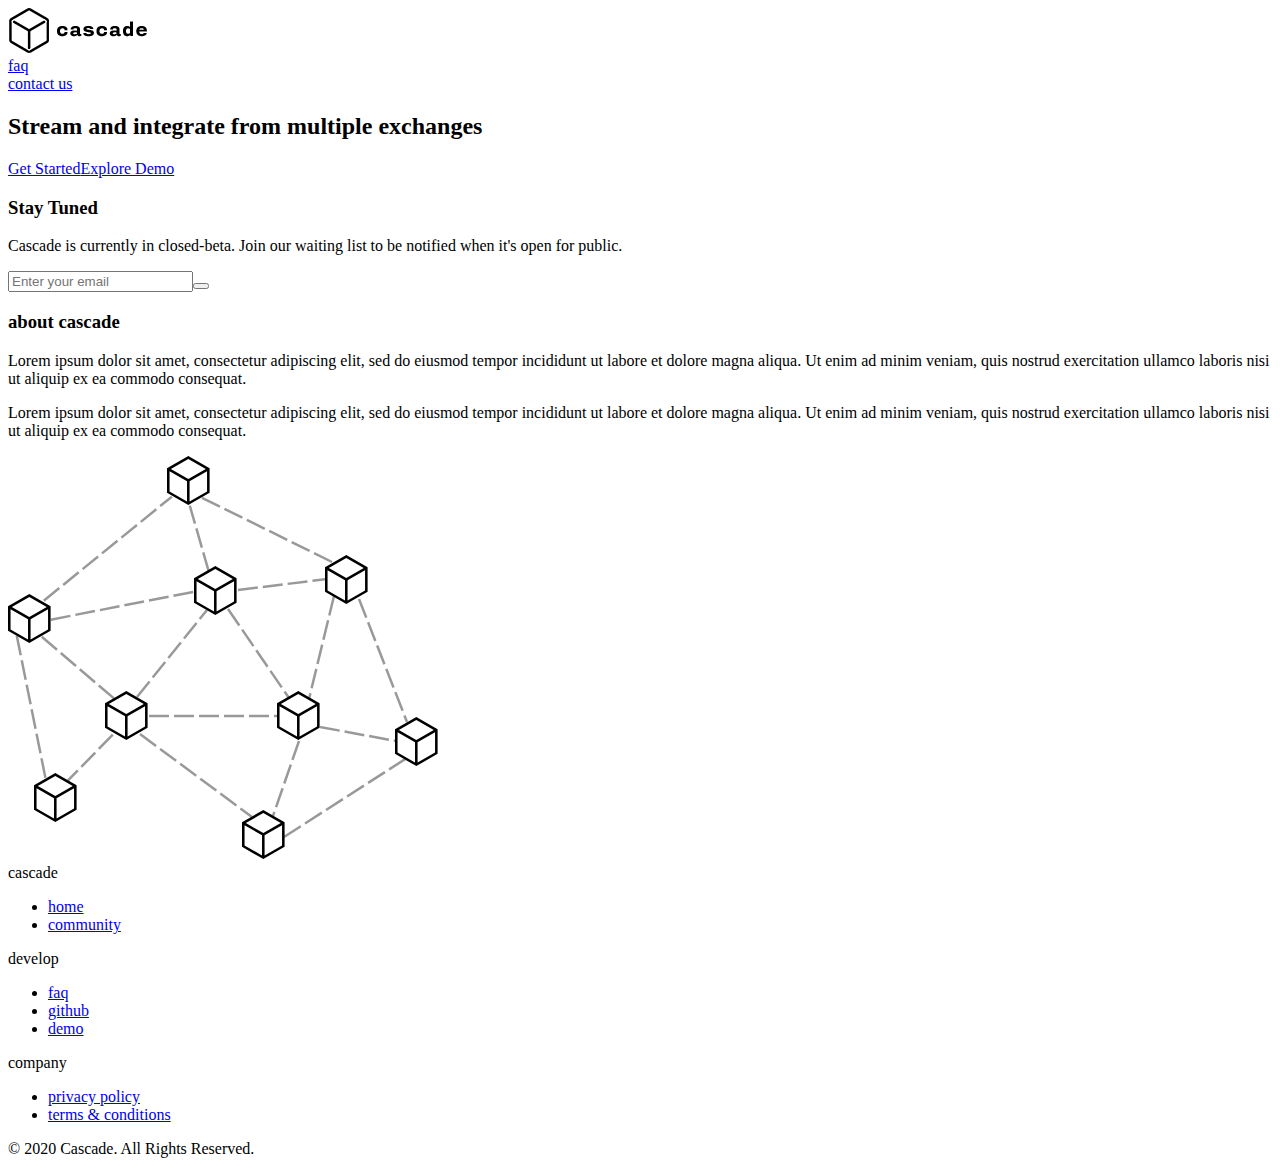
==== index.html @ cc75b9c9 "Update from https://github.com/cascade-ws/static/commit/590da4cf339ddd29afa2d1354eb14d9e539d2cdc" ====
<!DOCTYPE html><html dir="ltr" lang="en"><body><div id="__next"><div><div class="wrapper"><nav class="navbar header" role="navigation"><div class="container"><div class="navbar-brand"><a class="navbar-item" href="/"><img src="images/cascade-logo.png"/></a></div><div class="navbar-menu"><div class="navbar-start"></div><div class="navbar-end"><div class="navbar-item"><a href="#" class="navbar-item">faq</a></div><div class="navbar-item"><a href="#" class="navbar-item">contact us</a></div></div></div></div></nav><section><div class="container hero-block"><div class="columns is-vcentered"><div class="column is-5"><div class="is-primary"><h2 class="tag-line is-size-1 has-text-weight-bold">Stream and integrate from multiple exchanges</h2><div class="container"><a href="#" class="button is-medium is-outlined">Get Started</a><a href="#" class="button is-medium is-dark">Explore Demo</a></div></div></div><div class="column is-2"></div><div class="column is-5 position-relative newsletter-box"><h3 class="is-size-3">Stay Tuned</h3><p>Cascade is currently in closed-beta. Join our waiting list to be notified when it&#x27;s open for public.</p><form><input type="email" placeholder="Enter your email"/><button type="submit"></button></form></div></div></div></section><section class="has-background-light"><div class="container"><div class="columns"><div class="column is-5"><h3 class="is-size-3 is-uppercase has-text-weight-bold">about cascade</h3><p>Lorem ipsum dolor sit amet, consectetur adipiscing elit, sed do eiusmod tempor incididunt ut labore et dolore magna aliqua. Ut enim ad minim veniam, quis nostrud exercitation ullamco laboris nisi ut aliquip ex ea commodo consequat.</p><p>Lorem ipsum dolor sit amet, consectetur adipiscing elit, sed do eiusmod tempor incididunt ut labore et dolore magna aliqua. Ut enim ad minim veniam, quis nostrud exercitation ullamco laboris nisi ut aliquip ex ea commodo consequat.</p></div><div class="column is-2"></div><div class="column is-5"><img src="images/blocks.svg"/></div></div></div></section><footer class="footer"><div class="container"><div class="columns is-centered"><div class="column is-12"><div class="columns is-centered"><div class="column is-3 footer-column"><span class="section-heading">cascade</span><ul class="mt-2"><li><a href="/">home</a></li><li><a href="/#">community</a></li></ul></div><div class="column is-3 footer-column"><span class="section-heading">develop</span><ul class="mt-2"><li><a href="/faq">faq</a></li><li><a href="/#">github</a></li><li><a href="/demo">demo</a></li></ul></div><div class="column is-3 footer-column"><span class="section-heading">company</span><ul class="mt-2"><li><a href="/privacy-policy">privacy policy</a></li><li><a href="/terms-of-service">terms &amp; conditions</a></li></ul></div><div class="column is-3 footer-column"></div></div></div></div><div class="columns"><div class="column is-12"><div class="columns"><div class="column is-12"><p class="section-lower">© 2020 Cascade. All Rights Reserved.</p></div></div></div></div></div></footer></div></div></div><script id="__NEXT_DATA__" type="application/json">{"props":{"pageProps":{}},"page":"/","query":{},"buildId":"TGCDuu79qkvS506f_ln6j","nextExport":true,"autoExport":true,"isFallback":false}</script><script nomodule="" src="/_next/static/chunks/polyfills-af28de04c604a2479390.js"></script><script src="/_next/static/chunks/main-55b63dd8301b099e3597.js" async=""></script><script src="/_next/static/chunks/webpack-50bee04d1dc61f8adf5b.js" async=""></script><script src="/_next/static/chunks/framework.ae602c9f15f1d83ed78e.js" async=""></script><script src="/_next/static/chunks/commons.bff978e460f772b02709.js" async=""></script><script src="/_next/static/chunks/pages/_app-2fd6b23b4d61e326d02b.js" async=""></script><script src="/_next/static/chunks/a12f9a8b8536f40de77a4fe1d865390a574e7f5f.83fa6518fdf2a3e4148d.js" async=""></script><script src="/_next/static/chunks/pages/index-77ca823b6d53c92b3f4b.js" async=""></script><script src="/_next/static/TGCDuu79qkvS506f_ln6j/_buildManifest.js" async=""></script><script src="/_next/static/TGCDuu79qkvS506f_ln6j/_ssgManifest.js" async=""></script></body></html>
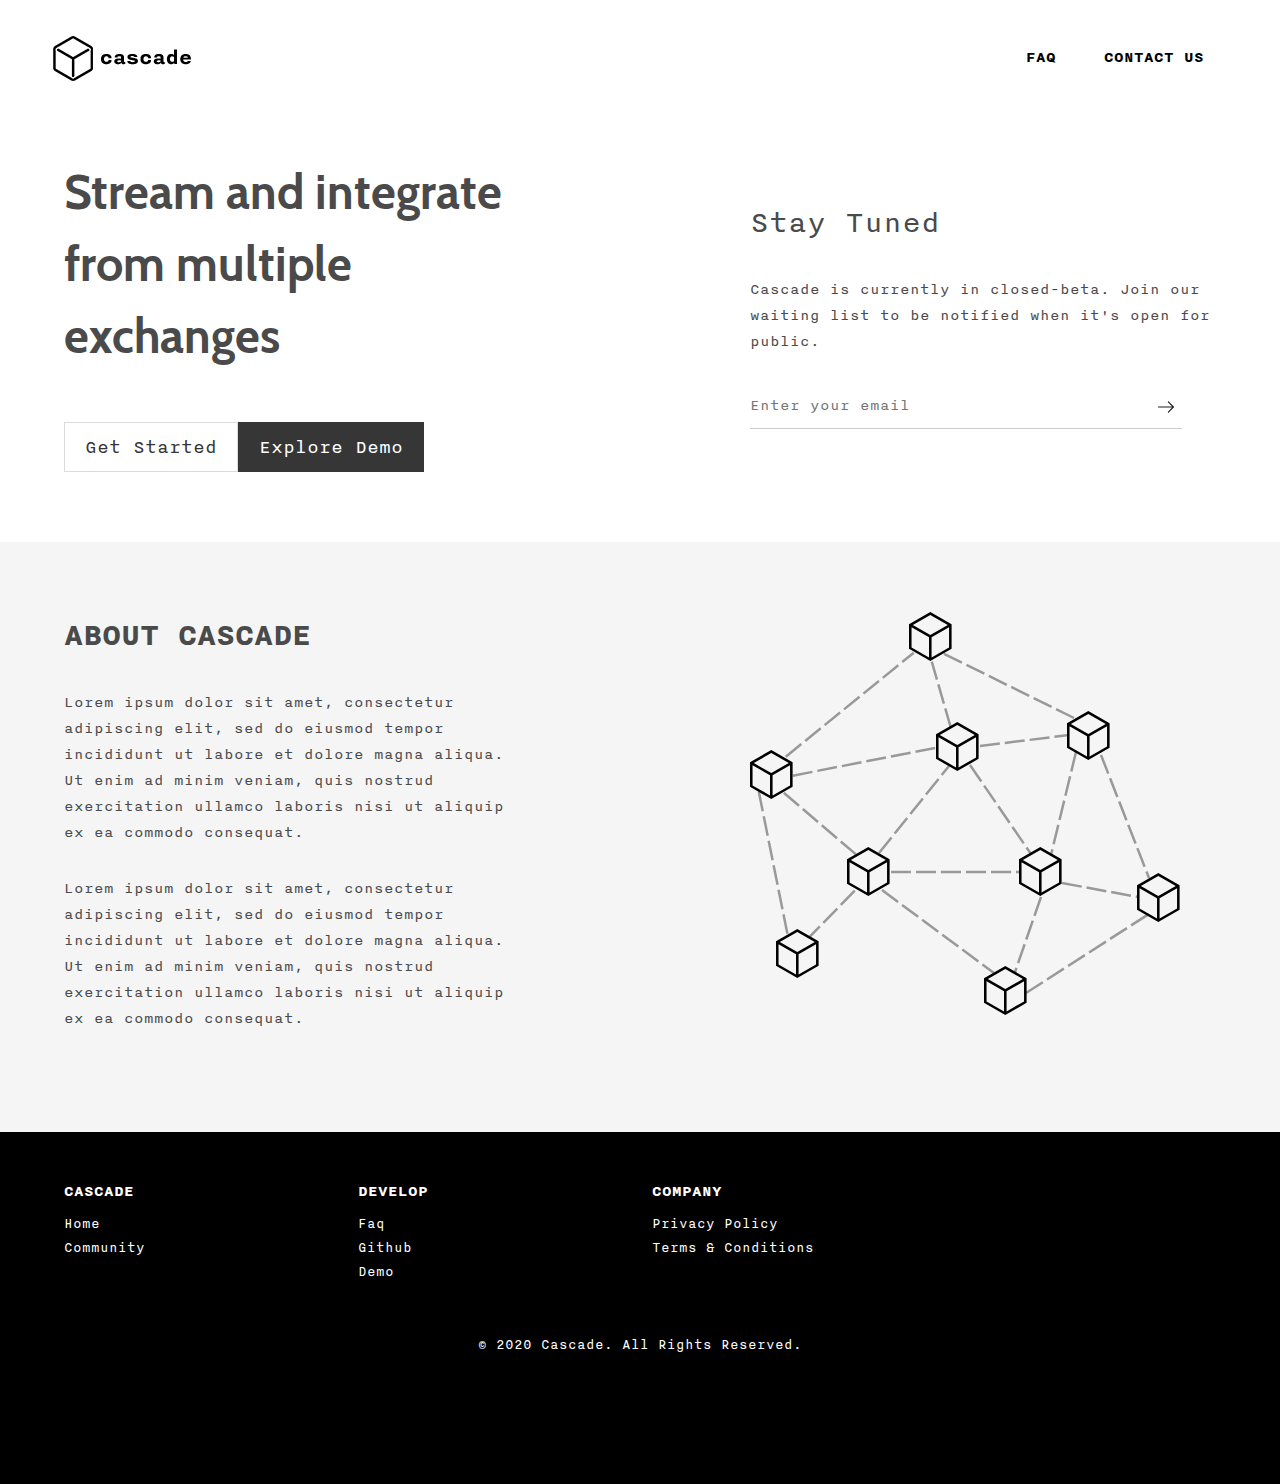
==== commit d9e31fe2: "Update from https://github.com/cascade-ws/static/commit/dbef53f7370cd752ea69fd9c57c7be8decb5a980" ====
--- a/index.html
+++ b/index.html
@@ -1 +1 @@
-<!DOCTYPE html><html dir="ltr" lang="en"><body><div id="__next"><div><div class="wrapper"><nav class="navbar header" role="navigation"><div class="container"><div class="navbar-brand"><a class="navbar-item" href="/"><img src="images/cascade-logo.png"/></a></div><div class="navbar-menu"><div class="navbar-start"></div><div class="navbar-end"><div class="navbar-item"><a href="#" class="navbar-item">faq</a></div><div class="navbar-item"><a href="#" class="navbar-item">contact us</a></div></div></div></div></nav><section><div class="container hero-block"><div class="columns is-vcentered"><div class="column is-5"><div class="is-primary"><h2 class="tag-line is-size-1 has-text-weight-bold">Stream and integrate from multiple exchanges</h2><div class="container"><a href="#" class="button is-medium is-outlined">Get Started</a><a href="#" class="button is-medium is-dark">Explore Demo</a></div></div></div><div class="column is-2"></div><div class="column is-5 position-relative newsletter-box"><h3 class="is-size-3">Stay Tuned</h3><p>Cascade is currently in closed-beta. Join our waiting list to be notified when it&#x27;s open for public.</p><form><input type="email" placeholder="Enter your email"/><button type="submit"></button></form></div></div></div></section><section class="has-background-light"><div class="container"><div class="columns"><div class="column is-5"><h3 class="is-size-3 is-uppercase has-text-weight-bold">about cascade</h3><p>Lorem ipsum dolor sit amet, consectetur adipiscing elit, sed do eiusmod tempor incididunt ut labore et dolore magna aliqua. Ut enim ad minim veniam, quis nostrud exercitation ullamco laboris nisi ut aliquip ex ea commodo consequat.</p><p>Lorem ipsum dolor sit amet, consectetur adipiscing elit, sed do eiusmod tempor incididunt ut labore et dolore magna aliqua. Ut enim ad minim veniam, quis nostrud exercitation ullamco laboris nisi ut aliquip ex ea commodo consequat.</p></div><div class="column is-2"></div><div class="column is-5"><img src="images/blocks.svg"/></div></div></div></section><footer class="footer"><div class="container"><div class="columns is-centered"><div class="column is-12"><div class="columns is-centered"><div class="column is-3 footer-column"><span class="section-heading">cascade</span><ul class="mt-2"><li><a href="/">home</a></li><li><a href="/#">community</a></li></ul></div><div class="column is-3 footer-column"><span class="section-heading">develop</span><ul class="mt-2"><li><a href="/faq">faq</a></li><li><a href="/#">github</a></li><li><a href="/demo">demo</a></li></ul></div><div class="column is-3 footer-column"><span class="section-heading">company</span><ul class="mt-2"><li><a href="/privacy-policy">privacy policy</a></li><li><a href="/terms-of-service">terms &amp; conditions</a></li></ul></div><div class="column is-3 footer-column"></div></div></div></div><div class="columns"><div class="column is-12"><div class="columns"><div class="column is-12"><p class="section-lower">© 2020 Cascade. All Rights Reserved.</p></div></div></div></div></div></footer></div></div></div><script id="__NEXT_DATA__" type="application/json">{"props":{"pageProps":{}},"page":"/","query":{},"buildId":"TGCDuu79qkvS506f_ln6j","nextExport":true,"autoExport":true,"isFallback":false}</script><script nomodule="" src="/_next/static/chunks/polyfills-af28de04c604a2479390.js"></script><script src="/_next/static/chunks/main-55b63dd8301b099e3597.js" async=""></script><script src="/_next/static/chunks/webpack-50bee04d1dc61f8adf5b.js" async=""></script><script src="/_next/static/chunks/framework.ae602c9f15f1d83ed78e.js" async=""></script><script src="/_next/static/chunks/commons.bff978e460f772b02709.js" async=""></script><script src="/_next/static/chunks/pages/_app-2fd6b23b4d61e326d02b.js" async=""></script><script src="/_next/static/chunks/a12f9a8b8536f40de77a4fe1d865390a574e7f5f.83fa6518fdf2a3e4148d.js" async=""></script><script src="/_next/static/chunks/pages/index-77ca823b6d53c92b3f4b.js" async=""></script><script src="/_next/static/TGCDuu79qkvS506f_ln6j/_buildManifest.js" async=""></script><script src="/_next/static/TGCDuu79qkvS506f_ln6j/_ssgManifest.js" async=""></script></body></html>+<!DOCTYPE html><html dir="ltr" lang="en"><head><meta charSet="utf-8"/><title>Home</title><meta name="Description" content="Home Page"/><meta http-equiv="X-UA-Compatible" content="IE=edge"/><meta name="viewport" content="width=device-width, initial-scale=1, shrink-to-fit=no"/><link rel="icon" href=""/><meta name="next-head-count" content="6"/><link rel="preload" href="/_next/static/css/305ebf6aeaf8013417f8.css" as="style"/><link rel="stylesheet" href="/_next/static/css/305ebf6aeaf8013417f8.css" data-n-g=""/><noscript data-n-css=""></noscript><link rel="preload" href="/_next/static/chunks/main-55b63dd8301b099e3597.js" as="script"/><link rel="preload" href="/_next/static/chunks/webpack-50bee04d1dc61f8adf5b.js" as="script"/><link rel="preload" href="/_next/static/chunks/framework.ae602c9f15f1d83ed78e.js" as="script"/><link rel="preload" href="/_next/static/chunks/commons.bff978e460f772b02709.js" as="script"/><link rel="preload" href="/_next/static/chunks/pages/_app-2fd6b23b4d61e326d02b.js" as="script"/><link rel="preload" href="/_next/static/chunks/a12f9a8b8536f40de77a4fe1d865390a574e7f5f.83fa6518fdf2a3e4148d.js" as="script"/><link rel="preload" href="/_next/static/chunks/pages/index-77ca823b6d53c92b3f4b.js" as="script"/></head><body><div id="__next"><div><div class="wrapper"><nav class="navbar header" role="navigation"><div class="container"><div class="navbar-brand"><a class="navbar-item" href="/"><img src="images/cascade-logo.png"/></a></div><div class="navbar-menu"><div class="navbar-start"></div><div class="navbar-end"><div class="navbar-item"><a href="#" class="navbar-item">faq</a></div><div class="navbar-item"><a href="#" class="navbar-item">contact us</a></div></div></div></div></nav><section><div class="container hero-block"><div class="columns is-vcentered"><div class="column is-5"><div class="is-primary"><h2 class="tag-line is-size-1 has-text-weight-bold">Stream and integrate from multiple exchanges</h2><div class="container"><a href="#" class="button is-medium is-outlined">Get Started</a><a href="#" class="button is-medium is-dark">Explore Demo</a></div></div></div><div class="column is-2"></div><div class="column is-5 position-relative newsletter-box"><h3 class="is-size-3">Stay Tuned</h3><p>Cascade is currently in closed-beta. Join our waiting list to be notified when it&#x27;s open for public.</p><form><input type="email" placeholder="Enter your email"/><button type="submit"></button></form></div></div></div></section><section class="has-background-light"><div class="container"><div class="columns"><div class="column is-5"><h3 class="is-size-3 is-uppercase has-text-weight-bold">about cascade</h3><p>Lorem ipsum dolor sit amet, consectetur adipiscing elit, sed do eiusmod tempor incididunt ut labore et dolore magna aliqua. Ut enim ad minim veniam, quis nostrud exercitation ullamco laboris nisi ut aliquip ex ea commodo consequat.</p><p>Lorem ipsum dolor sit amet, consectetur adipiscing elit, sed do eiusmod tempor incididunt ut labore et dolore magna aliqua. Ut enim ad minim veniam, quis nostrud exercitation ullamco laboris nisi ut aliquip ex ea commodo consequat.</p></div><div class="column is-2"></div><div class="column is-5"><img src="images/blocks.svg"/></div></div></div></section><footer class="footer"><div class="container"><div class="columns is-centered"><div class="column is-12"><div class="columns is-centered"><div class="column is-3 footer-column"><span class="section-heading">cascade</span><ul class="mt-2"><li><a href="/">home</a></li><li><a href="/#">community</a></li></ul></div><div class="column is-3 footer-column"><span class="section-heading">develop</span><ul class="mt-2"><li><a href="/faq">faq</a></li><li><a href="/#">github</a></li><li><a href="/demo">demo</a></li></ul></div><div class="column is-3 footer-column"><span class="section-heading">company</span><ul class="mt-2"><li><a href="/privacy-policy">privacy policy</a></li><li><a href="/terms-of-service">terms &amp; conditions</a></li></ul></div><div class="column is-3 footer-column"></div></div></div></div><div class="columns"><div class="column is-12"><div class="columns"><div class="column is-12"><p class="section-lower">© 2020 Cascade. All Rights Reserved.</p></div></div></div></div></div></footer></div></div></div><script id="__NEXT_DATA__" type="application/json">{"props":{"pageProps":{}},"page":"/","query":{},"buildId":"OrVD5Ba8Twij0Pv2euWi-","nextExport":true,"autoExport":true,"isFallback":false}</script><script nomodule="" src="/_next/static/chunks/polyfills-af28de04c604a2479390.js"></script><script src="/_next/static/chunks/main-55b63dd8301b099e3597.js" async=""></script><script src="/_next/static/chunks/webpack-50bee04d1dc61f8adf5b.js" async=""></script><script src="/_next/static/chunks/framework.ae602c9f15f1d83ed78e.js" async=""></script><script src="/_next/static/chunks/commons.bff978e460f772b02709.js" async=""></script><script src="/_next/static/chunks/pages/_app-2fd6b23b4d61e326d02b.js" async=""></script><script src="/_next/static/chunks/a12f9a8b8536f40de77a4fe1d865390a574e7f5f.83fa6518fdf2a3e4148d.js" async=""></script><script src="/_next/static/chunks/pages/index-77ca823b6d53c92b3f4b.js" async=""></script><script src="/_next/static/OrVD5Ba8Twij0Pv2euWi-/_buildManifest.js" async=""></script><script src="/_next/static/OrVD5Ba8Twij0Pv2euWi-/_ssgManifest.js" async=""></script></body></html>--- a/_next/static/css/305ebf6aeaf8013417f8.css
+++ b/_next/static/css/305ebf6aeaf8013417f8.css
@@ -0,0 +1 @@
+@font-face{font-family:Nitti;src:url(/fonts/Nitti/Nitti-Normal.ttf) format("truetype");font-weight:400}@font-face{font-family:Nitti;src:url(/fonts/Nitti/Nitti-Bold.ttf) format("truetype");font-weight:700}@font-face{font-family:Cabin;src:url(/fonts/Cabin/Cabin-Regular.ttf) format("truetype");font-weight:400}@font-face{font-family:Cabin;src:url(/fonts/Cabin/Cabin-Bold.ttf) format("truetype");font-weight:700}/*! bulma.io v0.9.2 | MIT License | github.com/jgthms/bulma */.button,.file-cta,.file-name,.input,.pagination-ellipsis,.pagination-link,.pagination-next,.pagination-previous,.select select,.textarea{-moz-appearance:none;-webkit-appearance:none;align-items:center;border:1px solid transparent;border-radius:4px;box-shadow:none;display:inline-flex;font-size:1rem;height:2.5em;justify-content:flex-start;line-height:1.5;padding:calc(.5em - 1px) calc(.75em - 1px);position:relative;vertical-align:top}.button:active,.button:focus,.file-cta:active,.file-cta:focus,.file-name:active,.file-name:focus,.input:active,.input:focus,.is-active.button,.is-active.file-cta,.is-active.file-name,.is-active.input,.is-active.pagination-ellipsis,.is-active.pagination-link,.is-active.pagination-next,.is-active.pagination-previous,.is-active.textarea,.is-focused.button,.is-focused.file-cta,.is-focused.file-name,.is-focused.input,.is-focused.pagination-ellipsis,.is-focused.pagination-link,.is-focused.pagination-next,.is-focused.pagination-previous,.is-focused.textarea,.pagination-ellipsis:active,.pagination-ellipsis:focus,.pagination-link:active,.pagination-link:focus,.pagination-next:active,.pagination-next:focus,.pagination-previous:active,.pagination-previous:focus,.select select.is-active,.select select.is-focused,.select select:active,.select select:focus,.textarea:active,.textarea:focus{outline:none}.select fieldset[disabled] select,.select select[disabled],[disabled].button,[disabled].file-cta,[disabled].file-name,[disabled].input,[disabled].pagination-ellipsis,[disabled].pagination-link,[disabled].pagination-next,[disabled].pagination-previous,[disabled].textarea,fieldset[disabled] .button,fieldset[disabled] .file-cta,fieldset[disabled] .file-name,fieldset[disabled] .input,fieldset[disabled] .pagination-ellipsis,fieldset[disabled] .pagination-link,fieldset[disabled] .pagination-next,fieldset[disabled] .pagination-previous,fieldset[disabled] .select select,fieldset[disabled] .textarea{cursor:not-allowed}.breadcrumb,.button,.file,.is-unselectable,.pagination-ellipsis,.pagination-link,.pagination-next,.pagination-previous,.tabs{-webkit-touch-callout:none;-webkit-user-select:none;-moz-user-select:none;-ms-user-select:none;user-select:none}.navbar-link:not(.is-arrowless):after,.select:not(.is-multiple):not(.is-loading):after{border:3px solid transparent;border-radius:2px;border-right:0;border-top:0;content:" ";display:block;height:.625em;margin-top:-.4375em;pointer-events:none;position:absolute;top:50%;transform:rotate(-45deg);transform-origin:center;width:.625em}.block:not(:last-child),.box:not(:last-child),.breadcrumb:not(:last-child),.content:not(:last-child),.highlight:not(:last-child),.level:not(:last-child),.message:not(:last-child),.notification:not(:last-child),.pagination:not(:last-child),.progress:not(:last-child),.subtitle:not(:last-child),.table-container:not(:last-child),.table:not(:last-child),.tabs:not(:last-child),.title:not(:last-child){margin-bottom:1.5rem}.delete,.modal-close{-webkit-touch-callout:none;-webkit-user-select:none;-moz-user-select:none;-ms-user-select:none;user-select:none;-moz-appearance:none;-webkit-appearance:none;background-color:rgba(10,10,10,.2);border:none;border-radius:290486px;cursor:pointer;pointer-events:auto;display:inline-block;flex-grow:0;flex-shrink:0;font-size:0;height:20px;max-height:20px;max-width:20px;min-height:20px;min-width:20px;outline:none;position:relative;vertical-align:top;width:20px}.delete:after,.delete:before,.modal-close:after,.modal-close:before{background-color:#fff;content:"";display:block;left:50%;position:absolute;top:50%;transform:translateX(-50%) translateY(-50%) rotate(45deg);transform-origin:center center}.delete:before,.modal-close:before{height:2px;width:50%}.delete:after,.modal-close:after{height:50%;width:2px}.delete:focus,.delete:hover,.modal-close:focus,.modal-close:hover{background-color:rgba(10,10,10,.3)}.delete:active,.modal-close:active{background-color:rgba(10,10,10,.4)}.is-small.delete,.is-small.modal-close{height:16px;max-height:16px;max-width:16px;min-height:16px;min-width:16px;width:16px}.is-medium.delete,.is-medium.modal-close{height:24px;max-height:24px;max-width:24px;min-height:24px;min-width:24px;width:24px}.is-large.delete,.is-large.modal-close{height:32px;max-height:32px;max-width:32px;min-height:32px;min-width:32px;width:32px}.button.is-loading:after,.control.is-loading:after,.loader,.select.is-loading:after{animation:spinAround .5s linear infinite;border-radius:290486px;border-color:transparent transparent #dbdbdb #dbdbdb;border-style:solid;border-width:2px;content:"";display:block;height:1em;position:relative;width:1em}.hero-video,.image.is-1by1 .has-ratio,.image.is-1by1 img,.image.is-1by2 .has-ratio,.image.is-1by2 img,.image.is-1by3 .has-ratio,.image.is-1by3 img,.image.is-2by1 .has-ratio,.image.is-2by1 img,.image.is-2by3 .has-ratio,.image.is-2by3 img,.image.is-3by1 .has-ratio,.image.is-3by1 img,.image.is-3by2 .has-ratio,.image.is-3by2 img,.image.is-3by4 .has-ratio,.image.is-3by4 img,.image.is-3by5 .has-ratio,.image.is-3by5 img,.image.is-4by3 .has-ratio,.image.is-4by3 img,.image.is-4by5 .has-ratio,.image.is-4by5 img,.image.is-5by3 .has-ratio,.image.is-5by3 img,.image.is-5by4 .has-ratio,.image.is-5by4 img,.image.is-9by16 .has-ratio,.image.is-9by16 img,.image.is-16by9 .has-ratio,.image.is-16by9 img,.image.is-square .has-ratio,.image.is-square img,.is-overlay,.modal,.modal-background{bottom:0;left:0;position:absolute;right:0;top:0}/*! minireset.css v0.0.6 | MIT License | github.com/jgthms/minireset.css */blockquote,body,dd,dl,dt,fieldset,figure,h1,h2,h3,h4,h5,h6,hr,html,iframe,legend,li,ol,p,pre,textarea,ul{margin:0;padding:0}h1,h2,h3,h4,h5,h6{font-size:100%;font-weight:400}ul{list-style:none}button,input,select,textarea{margin:0}html{box-sizing:border-box}*,:after,:before{box-sizing:inherit}img,video{height:auto;max-width:100%}iframe{border:0}table{border-collapse:collapse;border-spacing:0}td,th{padding:0}td:not([align]),th:not([align]){text-align:inherit}html{background-color:#fff;font-size:16px;-moz-osx-font-smoothing:grayscale;-webkit-font-smoothing:antialiased;min-width:300px;overflow-x:hidden;overflow-y:scroll;text-rendering:optimizeLegibility;text-size-adjust:100%}article,aside,figure,footer,header,hgroup,section{display:block}body,button,input,optgroup,select,textarea{font-family:Nitti}code,pre{-moz-osx-font-smoothing:auto;-webkit-font-smoothing:auto;font-family:monospace}body{color:#4a4a4a;font-size:1em;font-weight:400;line-height:1.5}a{color:#3273dc;cursor:pointer;text-decoration:none}a strong{color:currentColor}a:hover{color:#363636}code{color:#da1039;font-size:.875em;font-weight:400;padding:.25em .5em}code,hr{background-color:#f5f5f5}hr{border:none;display:block;height:2px;margin:1.5rem 0}img{height:auto;max-width:100%}input[type=checkbox],input[type=radio]{vertical-align:baseline}small{font-size:.875em}span{font-style:inherit;font-weight:inherit}strong{color:#363636;font-weight:700}fieldset{border:none}pre{-webkit-overflow-scrolling:touch;background-color:#f5f5f5;color:#4a4a4a;font-size:.875em;overflow-x:auto;padding:1.25rem 1.5rem;white-space:pre;word-wrap:normal}pre code{background-color:transparent;color:currentColor;font-size:1em;padding:0}table td,table th{vertical-align:top}table td:not([align]),table th:not([align]){text-align:inherit}table th{color:#363636}@keyframes spinAround{0%{transform:rotate(0deg)}to{transform:rotate(359deg)}}.box{background-color:#fff;border-radius:6px;box-shadow:0 .5em 1em -.125em rgba(10,10,10,.1),0 0 0 1px rgba(10,10,10,.02);color:#4a4a4a;display:block;padding:1.25rem}a.box:focus,a.box:hover{box-shadow:0 .5em 1em -.125em rgba(10,10,10,.1),0 0 0 1px #3273dc}a.box:active{box-shadow:inset 0 1px 2px rgba(10,10,10,.2),0 0 0 1px #3273dc}.button{background-color:#fff;border-color:#dbdbdb;border-width:1px;color:#363636;cursor:pointer;justify-content:center;padding:calc(.5em - 1px) 1em;text-align:center;white-space:nowrap}.button strong{color:inherit}.button .icon,.button .icon.is-large,.button .icon.is-medium,.button .icon.is-small{height:1.5em;width:1.5em}.button .icon:first-child:not(:last-child){margin-left:calc(-.5em - 1px);margin-right:.25em}.button .icon:last-child:not(:first-child){margin-left:.25em;margin-right:calc(-.5em - 1px)}.button .icon:first-child:last-child{margin-left:calc(-.5em - 1px);margin-right:calc(-.5em - 1px)}.button.is-hovered,.button:hover{border-color:#b5b5b5;color:#363636}.button.is-focused,.button:focus{border-color:#3273dc;color:#363636}.button.is-focused:not(:active),.button:focus:not(:active){box-shadow:0 0 0 .125em rgba(50,115,220,.25)}.button.is-active,.button:active{border-color:#4a4a4a;color:#363636}.button.is-text{background-color:transparent;border-color:transparent;color:#4a4a4a;text-decoration:underline}.button.is-text.is-focused,.button.is-text.is-hovered,.button.is-text:focus,.button.is-text:hover{background-color:#f5f5f5;color:#363636}.button.is-text.is-active,.button.is-text:active{background-color:#e8e8e8;color:#363636}.button.is-text[disabled],fieldset[disabled] .button.is-text{background-color:transparent;border-color:transparent;box-shadow:none}.button.is-ghost{background:none;border-color:transparent;color:#3273dc;text-decoration:none}.button.is-ghost.is-hovered,.button.is-ghost:hover{color:#3273dc;text-decoration:underline}.button.is-white{background-color:#fff;border-color:transparent;color:#0a0a0a}.button.is-white.is-hovered,.button.is-white:hover{background-color:#f9f9f9;border-color:transparent;color:#0a0a0a}.button.is-white.is-focused,.button.is-white:focus{border-color:transparent;color:#0a0a0a}.button.is-white.is-focused:not(:active),.button.is-white:focus:not(:active){box-shadow:0 0 0 .125em hsla(0,0%,100%,.25)}.button.is-white.is-active,.button.is-white:active{background-color:#f2f2f2;border-color:transparent;color:#0a0a0a}.button.is-white[disabled],fieldset[disabled] .button.is-white{background-color:#fff;border-color:transparent;box-shadow:none}.button.is-white.is-inverted{background-color:#0a0a0a;color:#fff}.button.is-white.is-inverted.is-hovered,.button.is-white.is-inverted:hover{background-color:#000}.button.is-white.is-inverted[disabled],fieldset[disabled] .button.is-white.is-inverted{background-color:#0a0a0a;border-color:transparent;box-shadow:none;color:#fff}.button.is-white.is-loading:after{border-color:transparent transparent #0a0a0a #0a0a0a!important}.button.is-white.is-outlined{background-color:transparent;border-color:#fff;color:#fff}.button.is-white.is-outlined.is-focused,.button.is-white.is-outlined.is-hovered,.button.is-white.is-outlined:focus,.button.is-white.is-outlined:hover{background-color:#fff;border-color:#fff;color:#0a0a0a}.button.is-white.is-outlined.is-loading:after{border-color:transparent transparent #fff #fff!important}.button.is-white.is-outlined.is-loading.is-focused:after,.button.is-white.is-outlined.is-loading.is-hovered:after,.button.is-white.is-outlined.is-loading:focus:after,.button.is-white.is-outlined.is-loading:hover:after{border-color:transparent transparent #0a0a0a #0a0a0a!important}.button.is-white.is-outlined[disabled],fieldset[disabled] .button.is-white.is-outlined{background-color:transparent;border-color:#fff;box-shadow:none;color:#fff}.button.is-white.is-inverted.is-outlined{background-color:transparent;border-color:#0a0a0a;color:#0a0a0a}.button.is-white.is-inverted.is-outlined.is-focused,.button.is-white.is-inverted.is-outlined.is-hovered,.button.is-white.is-inverted.is-outlined:focus,.button.is-white.is-inverted.is-outlined:hover{background-color:#0a0a0a;color:#fff}.button.is-white.is-inverted.is-outlined.is-loading.is-focused:after,.button.is-white.is-inverted.is-outlined.is-loading.is-hovered:after,.button.is-white.is-inverted.is-outlined.is-loading:focus:after,.button.is-white.is-inverted.is-outlined.is-loading:hover:after{border-color:transparent transparent #fff #fff!important}.button.is-white.is-inverted.is-outlined[disabled],fieldset[disabled] .button.is-white.is-inverted.is-outlined{background-color:transparent;border-color:#0a0a0a;box-shadow:none;color:#0a0a0a}.button.is-black{background-color:#0a0a0a;border-color:transparent;color:#fff}.button.is-black.is-hovered,.button.is-black:hover{background-color:#040404;border-color:transparent;color:#fff}.button.is-black.is-focused,.button.is-black:focus{border-color:transparent;color:#fff}.button.is-black.is-focused:not(:active),.button.is-black:focus:not(:active){box-shadow:0 0 0 .125em rgba(10,10,10,.25)}.button.is-black.is-active,.button.is-black:active{background-color:#000;border-color:transparent;color:#fff}.button.is-black[disabled],fieldset[disabled] .button.is-black{background-color:#0a0a0a;border-color:transparent;box-shadow:none}.button.is-black.is-inverted{background-color:#fff;color:#0a0a0a}.button.is-black.is-inverted.is-hovered,.button.is-black.is-inverted:hover{background-color:#f2f2f2}.button.is-black.is-inverted[disabled],fieldset[disabled] .button.is-black.is-inverted{background-color:#fff;border-color:transparent;box-shadow:none;color:#0a0a0a}.button.is-black.is-loading:after{border-color:transparent transparent #fff #fff!important}.button.is-black.is-outlined{background-color:transparent;border-color:#0a0a0a;color:#0a0a0a}.button.is-black.is-outlined.is-focused,.button.is-black.is-outlined.is-hovered,.button.is-black.is-outlined:focus,.button.is-black.is-outlined:hover{background-color:#0a0a0a;border-color:#0a0a0a;color:#fff}.button.is-black.is-outlined.is-loading:after{border-color:transparent transparent #0a0a0a #0a0a0a!important}.button.is-black.is-outlined.is-loading.is-focused:after,.button.is-black.is-outlined.is-loading.is-hovered:after,.button.is-black.is-outlined.is-loading:focus:after,.button.is-black.is-outlined.is-loading:hover:after{border-color:transparent transparent #fff #fff!important}.button.is-black.is-outlined[disabled],fieldset[disabled] .button.is-black.is-outlined{background-color:transparent;border-color:#0a0a0a;box-shadow:none;color:#0a0a0a}.button.is-black.is-inverted.is-outlined{background-color:transparent;border-color:#fff;color:#fff}.button.is-black.is-inverted.is-outlined.is-focused,.button.is-black.is-inverted.is-outlined.is-hovered,.button.is-black.is-inverted.is-outlined:focus,.button.is-black.is-inverted.is-outlined:hover{background-color:#fff;color:#0a0a0a}.button.is-black.is-inverted.is-outlined.is-loading.is-focused:after,.button.is-black.is-inverted.is-outlined.is-loading.is-hovered:after,.button.is-black.is-inverted.is-outlined.is-loading:focus:after,.button.is-black.is-inverted.is-outlined.is-loading:hover:after{border-color:transparent transparent #0a0a0a #0a0a0a!important}.button.is-black.is-inverted.is-outlined[disabled],fieldset[disabled] .button.is-black.is-inverted.is-outlined{background-color:transparent;border-color:#fff;box-shadow:none;color:#fff}.button.is-light{background-color:#f5f5f5;border-color:transparent;color:rgba(0,0,0,.7)}.button.is-light.is-hovered,.button.is-light:hover{background-color:#eee;border-color:transparent;color:rgba(0,0,0,.7)}.button.is-light.is-focused,.button.is-light:focus{border-color:transparent;color:rgba(0,0,0,.7)}.button.is-light.is-focused:not(:active),.button.is-light:focus:not(:active){box-shadow:0 0 0 .125em hsla(0,0%,96.1%,.25)}.button.is-light.is-active,.button.is-light:active{background-color:#e8e8e8;border-color:transparent;color:rgba(0,0,0,.7)}.button.is-light[disabled],fieldset[disabled] .button.is-light{background-color:#f5f5f5;border-color:transparent;box-shadow:none}.button.is-light.is-inverted{color:#f5f5f5}.button.is-light.is-inverted,.button.is-light.is-inverted.is-hovered,.button.is-light.is-inverted:hover{background-color:rgba(0,0,0,.7)}.button.is-light.is-inverted[disabled],fieldset[disabled] .button.is-light.is-inverted{background-color:rgba(0,0,0,.7);border-color:transparent;box-shadow:none;color:#f5f5f5}.button.is-light.is-loading:after{border-color:transparent transparent rgba(0,0,0,.7) rgba(0,0,0,.7)!important}.button.is-light.is-outlined{background-color:transparent;border-color:#f5f5f5;color:#f5f5f5}.button.is-light.is-outlined.is-focused,.button.is-light.is-outlined.is-hovered,.button.is-light.is-outlined:focus,.button.is-light.is-outlined:hover{background-color:#f5f5f5;border-color:#f5f5f5;color:rgba(0,0,0,.7)}.button.is-light.is-outlined.is-loading:after{border-color:transparent transparent #f5f5f5 #f5f5f5!important}.button.is-light.is-outlined.is-loading.is-focused:after,.button.is-light.is-outlined.is-loading.is-hovered:after,.button.is-light.is-outlined.is-loading:focus:after,.button.is-light.is-outlined.is-loading:hover:after{border-color:transparent transparent rgba(0,0,0,.7) rgba(0,0,0,.7)!important}.button.is-light.is-outlined[disabled],fieldset[disabled] .button.is-light.is-outlined{background-color:transparent;border-color:#f5f5f5;box-shadow:none;color:#f5f5f5}.button.is-light.is-inverted.is-outlined{background-color:transparent;border-color:rgba(0,0,0,.7);color:rgba(0,0,0,.7)}.button.is-light.is-inverted.is-outlined.is-focused,.button.is-light.is-inverted.is-outlined.is-hovered,.button.is-light.is-inverted.is-outlined:focus,.button.is-light.is-inverted.is-outlined:hover{background-color:rgba(0,0,0,.7);color:#f5f5f5}.button.is-light.is-inverted.is-outlined.is-loading.is-focused:after,.button.is-light.is-inverted.is-outlined.is-loading.is-hovered:after,.button.is-light.is-inverted.is-outlined.is-loading:focus:after,.button.is-light.is-inverted.is-outlined.is-loading:hover:after{border-color:transparent transparent #f5f5f5 #f5f5f5!important}.button.is-light.is-inverted.is-outlined[disabled],fieldset[disabled] .button.is-light.is-inverted.is-outlined{background-color:transparent;border-color:rgba(0,0,0,.7);box-shadow:none;color:rgba(0,0,0,.7)}.button.is-dark{background-color:#363636;border-color:transparent;color:#fff}.button.is-dark.is-hovered,.button.is-dark:hover{background-color:#2f2f2f;border-color:transparent;color:#fff}.button.is-dark.is-focused,.button.is-dark:focus{border-color:transparent;color:#fff}.button.is-dark.is-focused:not(:active),.button.is-dark:focus:not(:active){box-shadow:0 0 0 .125em rgba(54,54,54,.25)}.button.is-dark.is-active,.button.is-dark:active{background-color:#292929;border-color:transparent;color:#fff}.button.is-dark[disabled],fieldset[disabled] .button.is-dark{background-color:#363636;border-color:transparent;box-shadow:none}.button.is-dark.is-inverted{background-color:#fff;color:#363636}.button.is-dark.is-inverted.is-hovered,.button.is-dark.is-inverted:hover{background-color:#f2f2f2}.button.is-dark.is-inverted[disabled],fieldset[disabled] .button.is-dark.is-inverted{background-color:#fff;border-color:transparent;box-shadow:none;color:#363636}.button.is-dark.is-loading:after{border-color:transparent transparent #fff #fff!important}.button.is-dark.is-outlined{background-color:transparent;border-color:#363636;color:#363636}.button.is-dark.is-outlined.is-focused,.button.is-dark.is-outlined.is-hovered,.button.is-dark.is-outlined:focus,.button.is-dark.is-outlined:hover{background-color:#363636;border-color:#363636;color:#fff}.button.is-dark.is-outlined.is-loading:after{border-color:transparent transparent #363636 #363636!important}.button.is-dark.is-outlined.is-loading.is-focused:after,.button.is-dark.is-outlined.is-loading.is-hovered:after,.button.is-dark.is-outlined.is-loading:focus:after,.button.is-dark.is-outlined.is-loading:hover:after{border-color:transparent transparent #fff #fff!important}.button.is-dark.is-outlined[disabled],fieldset[disabled] .button.is-dark.is-outlined{background-color:transparent;border-color:#363636;box-shadow:none;color:#363636}.button.is-dark.is-inverted.is-outlined{background-color:transparent;border-color:#fff;color:#fff}.button.is-dark.is-inverted.is-outlined.is-focused,.button.is-dark.is-inverted.is-outlined.is-hovered,.button.is-dark.is-inverted.is-outlined:focus,.button.is-dark.is-inverted.is-outlined:hover{background-color:#fff;color:#363636}.button.is-dark.is-inverted.is-outlined.is-loading.is-focused:after,.button.is-dark.is-inverted.is-outlined.is-loading.is-hovered:after,.button.is-dark.is-inverted.is-outlined.is-loading:focus:after,.button.is-dark.is-inverted.is-outlined.is-loading:hover:after{border-color:transparent transparent #363636 #363636!important}.button.is-dark.is-inverted.is-outlined[disabled],fieldset[disabled] .button.is-dark.is-inverted.is-outlined{background-color:transparent;border-color:#fff;box-shadow:none;color:#fff}.button.is-primary{background-color:#00d1b2;border-color:transparent;color:#fff}.button.is-primary.is-hovered,.button.is-primary:hover{background-color:#00c4a7;border-color:transparent;color:#fff}.button.is-primary.is-focused,.button.is-primary:focus{border-color:transparent;color:#fff}.button.is-primary.is-focused:not(:active),.button.is-primary:focus:not(:active){box-shadow:0 0 0 .125em rgba(0,209,178,.25)}.button.is-primary.is-active,.button.is-primary:active{background-color:#00b89c;border-color:transparent;color:#fff}.button.is-primary[disabled],fieldset[disabled] .button.is-primary{background-color:#00d1b2;border-color:transparent;box-shadow:none}.button.is-primary.is-inverted{background-color:#fff;color:#00d1b2}.button.is-primary.is-inverted.is-hovered,.button.is-primary.is-inverted:hover{background-color:#f2f2f2}.button.is-primary.is-inverted[disabled],fieldset[disabled] .button.is-primary.is-inverted{background-color:#fff;border-color:transparent;box-shadow:none;color:#00d1b2}.button.is-primary.is-loading:after{border-color:transparent transparent #fff #fff!important}.button.is-primary.is-outlined{background-color:transparent;border-color:#00d1b2;color:#00d1b2}.button.is-primary.is-outlined.is-focused,.button.is-primary.is-outlined.is-hovered,.button.is-primary.is-outlined:focus,.button.is-primary.is-outlined:hover{background-color:#00d1b2;border-color:#00d1b2;color:#fff}.button.is-primary.is-outlined.is-loading:after{border-color:transparent transparent #00d1b2 #00d1b2!important}.button.is-primary.is-outlined.is-loading.is-focused:after,.button.is-primary.is-outlined.is-loading.is-hovered:after,.button.is-primary.is-outlined.is-loading:focus:after,.button.is-primary.is-outlined.is-loading:hover:after{border-color:transparent transparent #fff #fff!important}.button.is-primary.is-outlined[disabled],fieldset[disabled] .button.is-primary.is-outlined{background-color:transparent;border-color:#00d1b2;box-shadow:none;color:#00d1b2}.button.is-primary.is-inverted.is-outlined{background-color:transparent;border-color:#fff;color:#fff}.button.is-primary.is-inverted.is-outlined.is-focused,.button.is-primary.is-inverted.is-outlined.is-hovered,.button.is-primary.is-inverted.is-outlined:focus,.button.is-primary.is-inverted.is-outlined:hover{background-color:#fff;color:#00d1b2}.button.is-primary.is-inverted.is-outlined.is-loading.is-focused:after,.button.is-primary.is-inverted.is-outlined.is-loading.is-hovered:after,.button.is-primary.is-inverted.is-outlined.is-loading:focus:after,.button.is-primary.is-inverted.is-outlined.is-loading:hover:after{border-color:transparent transparent #00d1b2 #00d1b2!important}.button.is-primary.is-inverted.is-outlined[disabled],fieldset[disabled] .button.is-primary.is-inverted.is-outlined{background-color:transparent;border-color:#fff;box-shadow:none;color:#fff}.button.is-primary.is-light{background-color:#ebfffc;color:#00947e}.button.is-primary.is-light.is-hovered,.button.is-primary.is-light:hover{background-color:#defffa;border-color:transparent;color:#00947e}.button.is-primary.is-light.is-active,.button.is-primary.is-light:active{background-color:#d1fff8;border-color:transparent;color:#00947e}.button.is-link{background-color:#3273dc;border-color:transparent;color:#fff}.button.is-link.is-hovered,.button.is-link:hover{background-color:#276cda;border-color:transparent;color:#fff}.button.is-link.is-focused,.button.is-link:focus{border-color:transparent;color:#fff}.button.is-link.is-focused:not(:active),.button.is-link:focus:not(:active){box-shadow:0 0 0 .125em rgba(50,115,220,.25)}.button.is-link.is-active,.button.is-link:active{background-color:#2366d1;border-color:transparent;color:#fff}.button.is-link[disabled],fieldset[disabled] .button.is-link{background-color:#3273dc;border-color:transparent;box-shadow:none}.button.is-link.is-inverted{background-color:#fff;color:#3273dc}.button.is-link.is-inverted.is-hovered,.button.is-link.is-inverted:hover{background-color:#f2f2f2}.button.is-link.is-inverted[disabled],fieldset[disabled] .button.is-link.is-inverted{background-color:#fff;border-color:transparent;box-shadow:none;color:#3273dc}.button.is-link.is-loading:after{border-color:transparent transparent #fff #fff!important}.button.is-link.is-outlined{background-color:transparent;border-color:#3273dc;color:#3273dc}.button.is-link.is-outlined.is-focused,.button.is-link.is-outlined.is-hovered,.button.is-link.is-outlined:focus,.button.is-link.is-outlined:hover{background-color:#3273dc;border-color:#3273dc;color:#fff}.button.is-link.is-outlined.is-loading:after{border-color:transparent transparent #3273dc #3273dc!important}.button.is-link.is-outlined.is-loading.is-focused:after,.button.is-link.is-outlined.is-loading.is-hovered:after,.button.is-link.is-outlined.is-loading:focus:after,.button.is-link.is-outlined.is-loading:hover:after{border-color:transparent transparent #fff #fff!important}.button.is-link.is-outlined[disabled],fieldset[disabled] .button.is-link.is-outlined{background-color:transparent;border-color:#3273dc;box-shadow:none;color:#3273dc}.button.is-link.is-inverted.is-outlined{background-color:transparent;border-color:#fff;color:#fff}.button.is-link.is-inverted.is-outlined.is-focused,.button.is-link.is-inverted.is-outlined.is-hovered,.button.is-link.is-inverted.is-outlined:focus,.button.is-link.is-inverted.is-outlined:hover{background-color:#fff;color:#3273dc}.button.is-link.is-inverted.is-outlined.is-loading.is-focused:after,.button.is-link.is-inverted.is-outlined.is-loading.is-hovered:after,.button.is-link.is-inverted.is-outlined.is-loading:focus:after,.button.is-link.is-inverted.is-outlined.is-loading:hover:after{border-color:transparent transparent #3273dc #3273dc!important}.button.is-link.is-inverted.is-outlined[disabled],fieldset[disabled] .button.is-link.is-inverted.is-outlined{background-color:transparent;border-color:#fff;box-shadow:none;color:#fff}.button.is-link.is-light{background-color:#eef3fc;color:#2160c4}.button.is-link.is-light.is-hovered,.button.is-link.is-light:hover{background-color:#e3ecfa;border-color:transparent;color:#2160c4}.button.is-link.is-light.is-active,.button.is-link.is-light:active{background-color:#d8e4f8;border-color:transparent;color:#2160c4}.button.is-info{background-color:#3298dc;border-color:transparent;color:#fff}.button.is-info.is-hovered,.button.is-info:hover{background-color:#2793da;border-color:transparent;color:#fff}.button.is-info.is-focused,.button.is-info:focus{border-color:transparent;color:#fff}.button.is-info.is-focused:not(:active),.button.is-info:focus:not(:active){box-shadow:0 0 0 .125em rgba(50,152,220,.25)}.button.is-info.is-active,.button.is-info:active{background-color:#238cd1;border-color:transparent;color:#fff}.button.is-info[disabled],fieldset[disabled] .button.is-info{background-color:#3298dc;border-color:transparent;box-shadow:none}.button.is-info.is-inverted{background-color:#fff;color:#3298dc}.button.is-info.is-inverted.is-hovered,.button.is-info.is-inverted:hover{background-color:#f2f2f2}.button.is-info.is-inverted[disabled],fieldset[disabled] .button.is-info.is-inverted{background-color:#fff;border-color:transparent;box-shadow:none;color:#3298dc}.button.is-info.is-loading:after{border-color:transparent transparent #fff #fff!important}.button.is-info.is-outlined{background-color:transparent;border-color:#3298dc;color:#3298dc}.button.is-info.is-outlined.is-focused,.button.is-info.is-outlined.is-hovered,.button.is-info.is-outlined:focus,.button.is-info.is-outlined:hover{background-color:#3298dc;border-color:#3298dc;color:#fff}.button.is-info.is-outlined.is-loading:after{border-color:transparent transparent #3298dc #3298dc!important}.button.is-info.is-outlined.is-loading.is-focused:after,.button.is-info.is-outlined.is-loading.is-hovered:after,.button.is-info.is-outlined.is-loading:focus:after,.button.is-info.is-outlined.is-loading:hover:after{border-color:transparent transparent #fff #fff!important}.button.is-info.is-outlined[disabled],fieldset[disabled] .button.is-info.is-outlined{background-color:transparent;border-color:#3298dc;box-shadow:none;color:#3298dc}.button.is-info.is-inverted.is-outlined{background-color:transparent;border-color:#fff;color:#fff}.button.is-info.is-inverted.is-outlined.is-focused,.button.is-info.is-inverted.is-outlined.is-hovered,.button.is-info.is-inverted.is-outlined:focus,.button.is-info.is-inverted.is-outlined:hover{background-color:#fff;color:#3298dc}.button.is-info.is-inverted.is-outlined.is-loading.is-focused:after,.button.is-info.is-inverted.is-outlined.is-loading.is-hovered:after,.button.is-info.is-inverted.is-outlined.is-loading:focus:after,.button.is-info.is-inverted.is-outlined.is-loading:hover:after{border-color:transparent transparent #3298dc #3298dc!important}.button.is-info.is-inverted.is-outlined[disabled],fieldset[disabled] .button.is-info.is-inverted.is-outlined{background-color:transparent;border-color:#fff;box-shadow:none;color:#fff}.button.is-info.is-light{background-color:#eef6fc;color:#1d72aa}.button.is-info.is-light.is-hovered,.button.is-info.is-light:hover{background-color:#e3f1fa;border-color:transparent;color:#1d72aa}.button.is-info.is-light.is-active,.button.is-info.is-light:active{background-color:#d8ebf8;border-color:transparent;color:#1d72aa}.button.is-success{background-color:#48c774;border-color:transparent;color:#fff}.button.is-success.is-hovered,.button.is-success:hover{background-color:#3ec46d;border-color:transparent;color:#fff}.button.is-success.is-focused,.button.is-success:focus{border-color:transparent;color:#fff}.button.is-success.is-focused:not(:active),.button.is-success:focus:not(:active){box-shadow:0 0 0 .125em rgba(72,199,116,.25)}.button.is-success.is-active,.button.is-success:active{background-color:#3abb67;border-color:transparent;color:#fff}.button.is-success[disabled],fieldset[disabled] .button.is-success{background-color:#48c774;border-color:transparent;box-shadow:none}.button.is-success.is-inverted{background-color:#fff;color:#48c774}.button.is-success.is-inverted.is-hovered,.button.is-success.is-inverted:hover{background-color:#f2f2f2}.button.is-success.is-inverted[disabled],fieldset[disabled] .button.is-success.is-inverted{background-color:#fff;border-color:transparent;box-shadow:none;color:#48c774}.button.is-success.is-loading:after{border-color:transparent transparent #fff #fff!important}.button.is-success.is-outlined{background-color:transparent;border-color:#48c774;color:#48c774}.button.is-success.is-outlined.is-focused,.button.is-success.is-outlined.is-hovered,.button.is-success.is-outlined:focus,.button.is-success.is-outlined:hover{background-color:#48c774;border-color:#48c774;color:#fff}.button.is-success.is-outlined.is-loading:after{border-color:transparent transparent #48c774 #48c774!important}.button.is-success.is-outlined.is-loading.is-focused:after,.button.is-success.is-outlined.is-loading.is-hovered:after,.button.is-success.is-outlined.is-loading:focus:after,.button.is-success.is-outlined.is-loading:hover:after{border-color:transparent transparent #fff #fff!important}.button.is-success.is-outlined[disabled],fieldset[disabled] .button.is-success.is-outlined{background-color:transparent;border-color:#48c774;box-shadow:none;color:#48c774}.button.is-success.is-inverted.is-outlined{background-color:transparent;border-color:#fff;color:#fff}.button.is-success.is-inverted.is-outlined.is-focused,.button.is-success.is-inverted.is-outlined.is-hovered,.button.is-success.is-inverted.is-outlined:focus,.button.is-success.is-inverted.is-outlined:hover{background-color:#fff;color:#48c774}.button.is-success.is-inverted.is-outlined.is-loading.is-focused:after,.button.is-success.is-inverted.is-outlined.is-loading.is-hovered:after,.button.is-success.is-inverted.is-outlined.is-loading:focus:after,.button.is-success.is-inverted.is-outlined.is-loading:hover:after{border-color:transparent transparent #48c774 #48c774!important}.button.is-success.is-inverted.is-outlined[disabled],fieldset[disabled] .button.is-success.is-inverted.is-outlined{background-color:transparent;border-color:#fff;box-shadow:none;color:#fff}.button.is-success.is-light{background-color:#effaf3;color:#257942}.button.is-success.is-light.is-hovered,.button.is-success.is-light:hover{background-color:#e6f7ec;border-color:transparent;color:#257942}.button.is-success.is-light.is-active,.button.is-success.is-light:active{background-color:#dcf4e4;border-color:transparent;color:#257942}.button.is-warning{background-color:#ffdd57;border-color:transparent;color:rgba(0,0,0,.7)}.button.is-warning.is-hovered,.button.is-warning:hover{background-color:#ffdb4a;border-color:transparent;color:rgba(0,0,0,.7)}.button.is-warning.is-focused,.button.is-warning:focus{border-color:transparent;color:rgba(0,0,0,.7)}.button.is-warning.is-focused:not(:active),.button.is-warning:focus:not(:active){box-shadow:0 0 0 .125em rgba(255,221,87,.25)}.button.is-warning.is-active,.button.is-warning:active{background-color:#ffd83d;border-color:transparent;color:rgba(0,0,0,.7)}.button.is-warning[disabled],fieldset[disabled] .button.is-warning{background-color:#ffdd57;border-color:transparent;box-shadow:none}.button.is-warning.is-inverted{color:#ffdd57}.button.is-warning.is-inverted,.button.is-warning.is-inverted.is-hovered,.button.is-warning.is-inverted:hover{background-color:rgba(0,0,0,.7)}.button.is-warning.is-inverted[disabled],fieldset[disabled] .button.is-warning.is-inverted{background-color:rgba(0,0,0,.7);border-color:transparent;box-shadow:none;color:#ffdd57}.button.is-warning.is-loading:after{border-color:transparent transparent rgba(0,0,0,.7) rgba(0,0,0,.7)!important}.button.is-warning.is-outlined{background-color:transparent;border-color:#ffdd57;color:#ffdd57}.button.is-warning.is-outlined.is-focused,.button.is-warning.is-outlined.is-hovered,.button.is-warning.is-outlined:focus,.button.is-warning.is-outlined:hover{background-color:#ffdd57;border-color:#ffdd57;color:rgba(0,0,0,.7)}.button.is-warning.is-outlined.is-loading:after{border-color:transparent transparent #ffdd57 #ffdd57!important}.button.is-warning.is-outlined.is-loading.is-focused:after,.button.is-warning.is-outlined.is-loading.is-hovered:after,.button.is-warning.is-outlined.is-loading:focus:after,.button.is-warning.is-outlined.is-loading:hover:after{border-color:transparent transparent rgba(0,0,0,.7) rgba(0,0,0,.7)!important}.button.is-warning.is-outlined[disabled],fieldset[disabled] .button.is-warning.is-outlined{background-color:transparent;border-color:#ffdd57;box-shadow:none;color:#ffdd57}.button.is-warning.is-inverted.is-outlined{background-color:transparent;border-color:rgba(0,0,0,.7);color:rgba(0,0,0,.7)}.button.is-warning.is-inverted.is-outlined.is-focused,.button.is-warning.is-inverted.is-outlined.is-hovered,.button.is-warning.is-inverted.is-outlined:focus,.button.is-warning.is-inverted.is-outlined:hover{background-color:rgba(0,0,0,.7);color:#ffdd57}.button.is-warning.is-inverted.is-outlined.is-loading.is-focused:after,.button.is-warning.is-inverted.is-outlined.is-loading.is-hovered:after,.button.is-warning.is-inverted.is-outlined.is-loading:focus:after,.button.is-warning.is-inverted.is-outlined.is-loading:hover:after{border-color:transparent transparent #ffdd57 #ffdd57!important}.button.is-warning.is-inverted.is-outlined[disabled],fieldset[disabled] .button.is-warning.is-inverted.is-outlined{background-color:transparent;border-color:rgba(0,0,0,.7);box-shadow:none;color:rgba(0,0,0,.7)}.button.is-warning.is-light{background-color:#fffbeb;color:#947600}.button.is-warning.is-light.is-hovered,.button.is-warning.is-light:hover{background-color:#fff8de;border-color:transparent;color:#947600}.button.is-warning.is-light.is-active,.button.is-warning.is-light:active{background-color:#fff6d1;border-color:transparent;color:#947600}.button.is-danger{background-color:#f14668;border-color:transparent;color:#fff}.button.is-danger.is-hovered,.button.is-danger:hover{background-color:#f03a5f;border-color:transparent;color:#fff}.button.is-danger.is-focused,.button.is-danger:focus{border-color:transparent;color:#fff}.button.is-danger.is-focused:not(:active),.button.is-danger:focus:not(:active){box-shadow:0 0 0 .125em rgba(241,70,104,.25)}.button.is-danger.is-active,.button.is-danger:active{background-color:#ef2e55;border-color:transparent;color:#fff}.button.is-danger[disabled],fieldset[disabled] .button.is-danger{background-color:#f14668;border-color:transparent;box-shadow:none}.button.is-danger.is-inverted{background-color:#fff;color:#f14668}.button.is-danger.is-inverted.is-hovered,.button.is-danger.is-inverted:hover{background-color:#f2f2f2}.button.is-danger.is-inverted[disabled],fieldset[disabled] .button.is-danger.is-inverted{background-color:#fff;border-color:transparent;box-shadow:none;color:#f14668}.button.is-danger.is-loading:after{border-color:transparent transparent #fff #fff!important}.button.is-danger.is-outlined{background-color:transparent;border-color:#f14668;color:#f14668}.button.is-danger.is-outlined.is-focused,.button.is-danger.is-outlined.is-hovered,.button.is-danger.is-outlined:focus,.button.is-danger.is-outlined:hover{background-color:#f14668;border-color:#f14668;color:#fff}.button.is-danger.is-outlined.is-loading:after{border-color:transparent transparent #f14668 #f14668!important}.button.is-danger.is-outlined.is-loading.is-focused:after,.button.is-danger.is-outlined.is-loading.is-hovered:after,.button.is-danger.is-outlined.is-loading:focus:after,.button.is-danger.is-outlined.is-loading:hover:after{border-color:transparent transparent #fff #fff!important}.button.is-danger.is-outlined[disabled],fieldset[disabled] .button.is-danger.is-outlined{background-color:transparent;border-color:#f14668;box-shadow:none;color:#f14668}.button.is-danger.is-inverted.is-outlined{background-color:transparent;border-color:#fff;color:#fff}.button.is-danger.is-inverted.is-outlined.is-focused,.button.is-danger.is-inverted.is-outlined.is-hovered,.button.is-danger.is-inverted.is-outlined:focus,.button.is-danger.is-inverted.is-outlined:hover{background-color:#fff;color:#f14668}.button.is-danger.is-inverted.is-outlined.is-loading.is-focused:after,.button.is-danger.is-inverted.is-outlined.is-loading.is-hovered:after,.button.is-danger.is-inverted.is-outlined.is-loading:focus:after,.button.is-danger.is-inverted.is-outlined.is-loading:hover:after{border-color:transparent transparent #f14668 #f14668!important}.button.is-danger.is-inverted.is-outlined[disabled],fieldset[disabled] .button.is-danger.is-inverted.is-outlined{background-color:transparent;border-color:#fff;box-shadow:none;color:#fff}.button.is-danger.is-light{background-color:#feecf0;color:#cc0f35}.button.is-danger.is-light.is-hovered,.button.is-danger.is-light:hover{background-color:#fde0e6;border-color:transparent;color:#cc0f35}.button.is-danger.is-light.is-active,.button.is-danger.is-light:active{background-color:#fcd4dc;border-color:transparent;color:#cc0f35}.button.is-small{font-size:.75rem}.button.is-small:not(.is-rounded){border-radius:2px}.button.is-normal{font-size:1rem}.button.is-medium{font-size:1.25rem}.button.is-large{font-size:1.5rem}.button[disabled],fieldset[disabled] .button{background-color:#fff;border-color:#dbdbdb;box-shadow:none;opacity:.5}.button.is-fullwidth{display:flex;width:100%}.button.is-loading{color:transparent!important;pointer-events:none}.button.is-loading:after{position:absolute;left:calc(50% - (1em / 2));top:calc(50% - (1em / 2));position:absolute!important}.button.is-static{background-color:#f5f5f5;border-color:#dbdbdb;color:#7a7a7a;box-shadow:none;pointer-events:none}.button.is-rounded{border-radius:290486px;padding-left:calc(1em + .25em);padding-right:calc(1em + .25em)}.buttons{align-items:center;display:flex;flex-wrap:wrap;justify-content:flex-start}.buttons .button{margin-bottom:.5rem}.buttons .button:not(:last-child):not(.is-fullwidth){margin-right:.5rem}.buttons:last-child{margin-bottom:-.5rem}.buttons:not(:last-child){margin-bottom:1rem}.buttons.are-small .button:not(.is-normal):not(.is-medium):not(.is-large){font-size:.75rem}.buttons.are-small .button:not(.is-normal):not(.is-medium):not(.is-large):not(.is-rounded){border-radius:2px}.buttons.are-medium .button:not(.is-small):not(.is-normal):not(.is-large){font-size:1.25rem}.buttons.are-large .button:not(.is-small):not(.is-normal):not(.is-medium){font-size:1.5rem}.buttons.has-addons .button:not(:first-child){border-bottom-left-radius:0;border-top-left-radius:0}.buttons.has-addons .button:not(:last-child){border-bottom-right-radius:0;border-top-right-radius:0;margin-right:-1px}.buttons.has-addons .button:last-child{margin-right:0}.buttons.has-addons .button.is-hovered,.buttons.has-addons .button:hover{z-index:2}.buttons.has-addons .button.is-active,.buttons.has-addons .button.is-focused,.buttons.has-addons .button.is-selected,.buttons.has-addons .button:active,.buttons.has-addons .button:focus{z-index:3}.buttons.has-addons .button.is-active:hover,.buttons.has-addons .button.is-focused:hover,.buttons.has-addons .button.is-selected:hover,.buttons.has-addons .button:active:hover,.buttons.has-addons .button:focus:hover{z-index:4}.buttons.has-addons .button.is-expanded{flex-grow:1;flex-shrink:1}.buttons.is-centered{justify-content:center}.buttons.is-centered:not(.has-addons) .button:not(.is-fullwidth){margin-left:.25rem;margin-right:.25rem}.buttons.is-right{justify-content:flex-end}.buttons.is-right:not(.has-addons) .button:not(.is-fullwidth){margin-left:.25rem;margin-right:.25rem}.container{flex-grow:1;margin:0 auto;position:relative;width:auto}.container.is-fluid{max-width:none!important;padding-left:32px;padding-right:32px;width:100%}@media screen and (min-width:1024px){.container{max-width:960px}}@media screen and (max-width:1215px){.container.is-widescreen:not(.is-max-desktop){max-width:1152px}}@media screen and (max-width:1407px){.container.is-fullhd:not(.is-max-desktop):not(.is-max-widescreen){max-width:1344px}}@media screen and (min-width:1216px){.container:not(.is-max-desktop){max-width:1152px}}@media screen and (min-width:1408px){.container:not(.is-max-desktop):not(.is-max-widescreen){max-width:1344px}}.content li+li{margin-top:.25em}.content blockquote:not(:last-child),.content dl:not(:last-child),.content ol:not(:last-child),.content p:not(:last-child),.content pre:not(:last-child),.content table:not(:last-child),.content ul:not(:last-child){margin-bottom:1em}.content h1,.content h2,.content h3,.content h4,.content h5,.content h6{color:#363636;font-weight:600;line-height:1.125}.content h1{font-size:2em;margin-bottom:.5em}.content h1:not(:first-child){margin-top:1em}.content h2{font-size:1.75em;margin-bottom:.5714em}.content h2:not(:first-child){margin-top:1.1428em}.content h3{font-size:1.5em;margin-bottom:.6666em}.content h3:not(:first-child){margin-top:1.3333em}.content h4{font-size:1.25em;margin-bottom:.8em}.content h5{font-size:1.125em;margin-bottom:.8888em}.content h6{font-size:1em;margin-bottom:1em}.content blockquote{background-color:#f5f5f5;border-left:5px solid #dbdbdb;padding:1.25em 1.5em}.content ol{list-style-position:outside;margin-left:2em;margin-top:1em}.content ol:not([type]){list-style-type:decimal}.content ol:not([type]).is-lower-alpha{list-style-type:lower-alpha}.content ol:not([type]).is-lower-roman{list-style-type:lower-roman}.content ol:not([type]).is-upper-alpha{list-style-type:upper-alpha}.content ol:not([type]).is-upper-roman{list-style-type:upper-roman}.content ul{list-style:disc outside;margin-left:2em;margin-top:1em}.content ul ul{list-style-type:circle;margin-top:.5em}.content ul ul ul{list-style-type:square}.content dd{margin-left:2em}.content figure{margin-left:2em;margin-right:2em;text-align:center}.content figure:not(:first-child){margin-top:2em}.content figure:not(:last-child){margin-bottom:2em}.content figure img{display:inline-block}.content figure figcaption{font-style:italic}.content pre{-webkit-overflow-scrolling:touch;overflow-x:auto;padding:1.25em 1.5em;white-space:pre;word-wrap:normal}.content sub,.content sup{font-size:75%}.content table{width:100%}.content table td,.content table th{border:solid #dbdbdb;border-width:0 0 1px;padding:.5em .75em;vertical-align:top}.content table th{color:#363636}.content table th:not([align]){text-align:inherit}.content table thead td,.content table thead th{border-width:0 0 2px;color:#363636}.content table tfoot td,.content table tfoot th{border-width:2px 0 0;color:#363636}.content table tbody tr:last-child td,.content table tbody tr:last-child th{border-bottom-width:0}.content .tabs li+li{margin-top:0}.content.is-small{font-size:.75rem}.content.is-medium{font-size:1.25rem}.content.is-large{font-size:1.5rem}.icon{align-items:center;display:inline-flex;justify-content:center;height:1.5rem;width:1.5rem}.icon.is-small{height:1rem;width:1rem}.icon.is-medium{height:2rem;width:2rem}.icon.is-large{height:3rem;width:3rem}.icon-text{align-items:flex-start;color:inherit;display:inline-flex;flex-wrap:wrap;line-height:1.5rem;vertical-align:top}.icon-text .icon{flex-grow:0;flex-shrink:0}.icon-text .icon:not(:last-child){margin-right:.25em}.icon-text .icon:not(:first-child){margin-left:.25em}div.icon-text{display:flex}.image{display:block;position:relative}.image img{display:block;height:auto;width:100%}.image img.is-rounded{border-radius:290486px}.image.is-fullwidth{width:100%}.image.is-1by1 .has-ratio,.image.is-1by1 img,.image.is-1by2 .has-ratio,.image.is-1by2 img,.image.is-1by3 .has-ratio,.image.is-1by3 img,.image.is-2by1 .has-ratio,.image.is-2by1 img,.image.is-2by3 .has-ratio,.image.is-2by3 img,.image.is-3by1 .has-ratio,.image.is-3by1 img,.image.is-3by2 .has-ratio,.image.is-3by2 img,.image.is-3by4 .has-ratio,.image.is-3by4 img,.image.is-3by5 .has-ratio,.image.is-3by5 img,.image.is-4by3 .has-ratio,.image.is-4by3 img,.image.is-4by5 .has-ratio,.image.is-4by5 img,.image.is-5by3 .has-ratio,.image.is-5by3 img,.image.is-5by4 .has-ratio,.image.is-5by4 img,.image.is-9by16 .has-ratio,.image.is-9by16 img,.image.is-16by9 .has-ratio,.image.is-16by9 img,.image.is-square .has-ratio,.image.is-square img{height:100%;width:100%}.image.is-1by1,.image.is-square{padding-top:100%}.image.is-5by4{padding-top:80%}.image.is-4by3{padding-top:75%}.image.is-3by2{padding-top:66.6666%}.image.is-5by3{padding-top:60%}.image.is-16by9{padding-top:56.25%}.image.is-2by1{padding-top:50%}.image.is-3by1{padding-top:33.3333%}.image.is-4by5{padding-top:125%}.image.is-3by4{padding-top:133.3333%}.image.is-2by3{padding-top:150%}.image.is-3by5{padding-top:166.6666%}.image.is-9by16{padding-top:177.7777%}.image.is-1by2{padding-top:200%}.image.is-1by3{padding-top:300%}.image.is-16x16{height:16px;width:16px}.image.is-24x24{height:24px;width:24px}.image.is-32x32{height:32px;width:32px}.image.is-48x48{height:48px;width:48px}.image.is-64x64{height:64px;width:64px}.image.is-96x96{height:96px;width:96px}.image.is-128x128{height:128px;width:128px}.notification{background-color:#f5f5f5;border-radius:4px;position:relative;padding:1.25rem 2.5rem 1.25rem 1.5rem}.notification a:not(.button):not(.dropdown-item){color:currentColor;text-decoration:underline}.notification strong{color:currentColor}.notification code,.notification pre{background:#fff}.notification pre code{background:transparent}.notification>.delete{right:.5rem;position:absolute;top:.5rem}.notification .content,.notification .subtitle,.notification .title{color:currentColor}.notification.is-white{background-color:#fff;color:#0a0a0a}.notification.is-black{background-color:#0a0a0a;color:#fff}.notification.is-light{background-color:#f5f5f5;color:rgba(0,0,0,.7)}.notification.is-dark{background-color:#363636;color:#fff}.notification.is-primary{background-color:#00d1b2;color:#fff}.notification.is-primary.is-light{background-color:#ebfffc;color:#00947e}.notification.is-link{background-color:#3273dc;color:#fff}.notification.is-link.is-light{background-color:#eef3fc;color:#2160c4}.notification.is-info{background-color:#3298dc;color:#fff}.notification.is-info.is-light{background-color:#eef6fc;color:#1d72aa}.notification.is-success{background-color:#48c774;color:#fff}.notification.is-success.is-light{background-color:#effaf3;color:#257942}.notification.is-warning{background-color:#ffdd57;color:rgba(0,0,0,.7)}.notification.is-warning.is-light{background-color:#fffbeb;color:#947600}.notification.is-danger{background-color:#f14668;color:#fff}.notification.is-danger.is-light{background-color:#feecf0;color:#cc0f35}.progress{-moz-appearance:none;-webkit-appearance:none;border:none;border-radius:290486px;display:block;height:1rem;overflow:hidden;padding:0;width:100%}.progress::-webkit-progress-bar{background-color:#ededed}.progress::-webkit-progress-value{background-color:#4a4a4a}.progress::-moz-progress-bar{background-color:#4a4a4a}.progress::-ms-fill{background-color:#4a4a4a;border:none}.progress.is-white::-webkit-progress-value{background-color:#fff}.progress.is-white::-moz-progress-bar{background-color:#fff}.progress.is-white::-ms-fill{background-color:#fff}.progress.is-white:indeterminate{background-image:linear-gradient(90deg,#fff 30%,#ededed 0)}.progress.is-black::-webkit-progress-value{background-color:#0a0a0a}.progress.is-black::-moz-progress-bar{background-color:#0a0a0a}.progress.is-black::-ms-fill{background-color:#0a0a0a}.progress.is-black:indeterminate{background-image:linear-gradient(90deg,#0a0a0a 30%,#ededed 0)}.progress.is-light::-webkit-progress-value{background-color:#f5f5f5}.progress.is-light::-moz-progress-bar{background-color:#f5f5f5}.progress.is-light::-ms-fill{background-color:#f5f5f5}.progress.is-light:indeterminate{background-image:linear-gradient(90deg,#f5f5f5 30%,#ededed 0)}.progress.is-dark::-webkit-progress-value{background-color:#363636}.progress.is-dark::-moz-progress-bar{background-color:#363636}.progress.is-dark::-ms-fill{background-color:#363636}.progress.is-dark:indeterminate{background-image:linear-gradient(90deg,#363636 30%,#ededed 0)}.progress.is-primary::-webkit-progress-value{background-color:#00d1b2}.progress.is-primary::-moz-progress-bar{background-color:#00d1b2}.progress.is-primary::-ms-fill{background-color:#00d1b2}.progress.is-primary:indeterminate{background-image:linear-gradient(90deg,#00d1b2 30%,#ededed 0)}.progress.is-link::-webkit-progress-value{background-color:#3273dc}.progress.is-link::-moz-progress-bar{background-color:#3273dc}.progress.is-link::-ms-fill{background-color:#3273dc}.progress.is-link:indeterminate{background-image:linear-gradient(90deg,#3273dc 30%,#ededed 0)}.progress.is-info::-webkit-progress-value{background-color:#3298dc}.progress.is-info::-moz-progress-bar{background-color:#3298dc}.progress.is-info::-ms-fill{background-color:#3298dc}.progress.is-info:indeterminate{background-image:linear-gradient(90deg,#3298dc 30%,#ededed 0)}.progress.is-success::-webkit-progress-value{background-color:#48c774}.progress.is-success::-moz-progress-bar{background-color:#48c774}.progress.is-success::-ms-fill{background-color:#48c774}.progress.is-success:indeterminate{background-image:linear-gradient(90deg,#48c774 30%,#ededed 0)}.progress.is-warning::-webkit-progress-value{background-color:#ffdd57}.progress.is-warning::-moz-progress-bar{background-color:#ffdd57}.progress.is-warning::-ms-fill{background-color:#ffdd57}.progress.is-warning:indeterminate{background-image:linear-gradient(90deg,#ffdd57 30%,#ededed 0)}.progress.is-danger::-webkit-progress-value{background-color:#f14668}.progress.is-danger::-moz-progress-bar{background-color:#f14668}.progress.is-danger::-ms-fill{background-color:#f14668}.progress.is-danger:indeterminate{background-image:linear-gradient(90deg,#f14668 30%,#ededed 0)}.progress:indeterminate{animation-duration:1.5s;animation-iteration-count:infinite;animation-name:moveIndeterminate;animation-timing-function:linear;background-color:#ededed;background-image:linear-gradient(90deg,#4a4a4a 30%,#ededed 0);background-position:0 0;background-repeat:no-repeat;background-size:150% 150%}.progress:indeterminate::-webkit-progress-bar{background-color:transparent}.progress:indeterminate::-moz-progress-bar{background-color:transparent}.progress:indeterminate::-ms-fill{animation-name:none}.progress.is-small{height:.75rem}.progress.is-medium{height:1.25rem}.progress.is-large{height:1.5rem}@keyframes moveIndeterminate{0%{background-position:200% 0}to{background-position:-200% 0}}.table{background-color:#fff;color:#363636}.table td,.table th{border:solid #dbdbdb;border-width:0 0 1px;padding:.5em .75em;vertical-align:top}.table td.is-white,.table th.is-white{background-color:#fff;border-color:#fff;color:#0a0a0a}.table td.is-black,.table th.is-black{background-color:#0a0a0a;border-color:#0a0a0a;color:#fff}.table td.is-light,.table th.is-light{background-color:#f5f5f5;border-color:#f5f5f5;color:rgba(0,0,0,.7)}.table td.is-dark,.table th.is-dark{background-color:#363636;border-color:#363636;color:#fff}.table td.is-primary,.table th.is-primary{background-color:#00d1b2;border-color:#00d1b2;color:#fff}.table td.is-link,.table th.is-link{background-color:#3273dc;border-color:#3273dc;color:#fff}.table td.is-info,.table th.is-info{background-color:#3298dc;border-color:#3298dc;color:#fff}.table td.is-success,.table th.is-success{background-color:#48c774;border-color:#48c774;color:#fff}.table td.is-warning,.table th.is-warning{background-color:#ffdd57;border-color:#ffdd57;color:rgba(0,0,0,.7)}.table td.is-danger,.table th.is-danger{background-color:#f14668;border-color:#f14668;color:#fff}.table td.is-narrow,.table th.is-narrow{white-space:nowrap;width:1%}.table td.is-selected,.table th.is-selected{background-color:#00d1b2;color:#fff}.table td.is-selected a,.table td.is-selected strong,.table th.is-selected a,.table th.is-selected strong{color:currentColor}.table td.is-vcentered,.table th.is-vcentered{vertical-align:middle}.table th{color:#363636}.table th:not([align]){text-align:inherit}.table tr.is-selected{background-color:#00d1b2;color:#fff}.table tr.is-selected a,.table tr.is-selected strong{color:currentColor}.table tr.is-selected td,.table tr.is-selected th{border-color:#fff;color:currentColor}.table thead{background-color:transparent}.table thead td,.table thead th{border-width:0 0 2px;color:#363636}.table tfoot{background-color:transparent}.table tfoot td,.table tfoot th{border-width:2px 0 0;color:#363636}.table tbody{background-color:transparent}.table tbody tr:last-child td,.table tbody tr:last-child th{border-bottom-width:0}.table.is-bordered td,.table.is-bordered th{border-width:1px}.table.is-bordered tr:last-child td,.table.is-bordered tr:last-child th{border-bottom-width:1px}.table.is-fullwidth{width:100%}.table.is-hoverable.is-striped tbody tr:not(.is-selected):hover,.table.is-hoverable tbody tr:not(.is-selected):hover{background-color:#fafafa}.table.is-hoverable.is-striped tbody tr:not(.is-selected):hover:nth-child(2n){background-color:#f5f5f5}.table.is-narrow td,.table.is-narrow th{padding:.25em .5em}.table.is-striped tbody tr:not(.is-selected):nth-child(2n){background-color:#fafafa}.table-container{-webkit-overflow-scrolling:touch;overflow:auto;overflow-y:hidden;max-width:100%}.tags{align-items:center;display:flex;flex-wrap:wrap;justify-content:flex-start}.tags .tag{margin-bottom:.5rem}.tags .tag:not(:last-child){margin-right:.5rem}.tags:last-child{margin-bottom:-.5rem}.tags:not(:last-child){margin-bottom:1rem}.tags.are-medium .tag:not(.is-normal):not(.is-large){font-size:1rem}.tags.are-large .tag:not(.is-normal):not(.is-medium){font-size:1.25rem}.tags.is-centered{justify-content:center}.tags.is-centered .tag{margin-right:.25rem;margin-left:.25rem}.tags.is-right{justify-content:flex-end}.tags.is-right .tag:not(:first-child){margin-left:.5rem}.tags.has-addons .tag,.tags.is-right .tag:not(:last-child){margin-right:0}.tags.has-addons .tag:not(:first-child){margin-left:0;border-top-left-radius:0;border-bottom-left-radius:0}.tags.has-addons .tag:not(:last-child){border-top-right-radius:0;border-bottom-right-radius:0}.tag:not(body){align-items:center;background-color:#f5f5f5;border-radius:4px;color:#4a4a4a;display:inline-flex;font-size:.75rem;height:2em;justify-content:center;line-height:1.5;padding-left:.75em;padding-right:.75em;white-space:nowrap}.tag:not(body) .delete{margin-left:.25rem;margin-right:-.375rem}.tag:not(body).is-white{background-color:#fff;color:#0a0a0a}.tag:not(body).is-black{background-color:#0a0a0a;color:#fff}.tag:not(body).is-light{background-color:#f5f5f5;color:rgba(0,0,0,.7)}.tag:not(body).is-dark{background-color:#363636;color:#fff}.tag:not(body).is-primary{background-color:#00d1b2;color:#fff}.tag:not(body).is-primary.is-light{background-color:#ebfffc;color:#00947e}.tag:not(body).is-link{background-color:#3273dc;color:#fff}.tag:not(body).is-link.is-light{background-color:#eef3fc;color:#2160c4}.tag:not(body).is-info{background-color:#3298dc;color:#fff}.tag:not(body).is-info.is-light{background-color:#eef6fc;color:#1d72aa}.tag:not(body).is-success{background-color:#48c774;color:#fff}.tag:not(body).is-success.is-light{background-color:#effaf3;color:#257942}.tag:not(body).is-warning{background-color:#ffdd57;color:rgba(0,0,0,.7)}.tag:not(body).is-warning.is-light{background-color:#fffbeb;color:#947600}.tag:not(body).is-danger{background-color:#f14668;color:#fff}.tag:not(body).is-danger.is-light{background-color:#feecf0;color:#cc0f35}.tag:not(body).is-normal{font-size:.75rem}.tag:not(body).is-medium{font-size:1rem}.tag:not(body).is-large{font-size:1.25rem}.tag:not(body) .icon:first-child:not(:last-child){margin-left:-.375em;margin-right:.1875em}.tag:not(body) .icon:last-child:not(:first-child){margin-left:.1875em;margin-right:-.375em}.tag:not(body) .icon:first-child:last-child{margin-left:-.375em;margin-right:-.375em}.tag:not(body).is-delete{margin-left:1px;padding:0;position:relative;width:2em}.tag:not(body).is-delete:after,.tag:not(body).is-delete:before{background-color:currentColor;content:"";display:block;left:50%;position:absolute;top:50%;transform:translateX(-50%) translateY(-50%) rotate(45deg);transform-origin:center center}.tag:not(body).is-delete:before{height:1px;width:50%}.tag:not(body).is-delete:after{height:50%;width:1px}.tag:not(body).is-delete:focus,.tag:not(body).is-delete:hover{background-color:#e8e8e8}.tag:not(body).is-delete:active{background-color:#dbdbdb}.tag:not(body).is-rounded{border-radius:290486px}a.tag:hover{text-decoration:underline}.subtitle,.title{word-break:break-word}.subtitle em,.subtitle span,.title em,.title span{font-weight:inherit}.subtitle sub,.subtitle sup,.title sub,.title sup{font-size:.75em}.subtitle .tag,.title .tag{vertical-align:middle}.title{color:#363636;font-size:2rem;font-weight:600;line-height:1.125}.title strong{color:inherit;font-weight:inherit}.title+.highlight{margin-top:-.75rem}.title:not(.is-spaced)+.subtitle{margin-top:-1.25rem}.title.is-1{font-size:3rem}.title.is-2{font-size:2.5rem}.title.is-3{font-size:2rem}.title.is-4{font-size:1.5rem}.title.is-5{font-size:1.25rem}.title.is-6{font-size:1rem}.title.is-7{font-size:.75rem}.subtitle{color:#4a4a4a;font-size:1.25rem;font-weight:400;line-height:1.25}.subtitle strong{color:#363636;font-weight:600}.subtitle:not(.is-spaced)+.title{margin-top:-1.25rem}.subtitle.is-1{font-size:3rem}.subtitle.is-2{font-size:2.5rem}.subtitle.is-3{font-size:2rem}.subtitle.is-4{font-size:1.5rem}.subtitle.is-5{font-size:1.25rem}.subtitle.is-6{font-size:1rem}.subtitle.is-7{font-size:.75rem}.heading{display:block;font-size:11px;letter-spacing:1px;margin-bottom:5px;text-transform:uppercase}.highlight{font-weight:400;max-width:100%;overflow:hidden;padding:0}.highlight pre{overflow:auto;max-width:100%}.number{align-items:center;background-color:#f5f5f5;border-radius:290486px;display:inline-flex;font-size:1.25rem;height:2em;justify-content:center;margin-right:1.5rem;min-width:2.5em;padding:.25rem .5rem;text-align:center;vertical-align:top}.input,.select select,.textarea{background-color:#fff;border-color:#dbdbdb;border-radius:4px;color:#363636}.input::-moz-placeholder,.select select::-moz-placeholder,.textarea::-moz-placeholder{color:rgba(54,54,54,.3)}.input::-webkit-input-placeholder,.select select::-webkit-input-placeholder,.textarea::-webkit-input-placeholder{color:rgba(54,54,54,.3)}.input:-moz-placeholder,.select select:-moz-placeholder,.textarea:-moz-placeholder{color:rgba(54,54,54,.3)}.input:-ms-input-placeholder,.select select:-ms-input-placeholder,.textarea:-ms-input-placeholder{color:rgba(54,54,54,.3)}.input:hover,.is-hovered.input,.is-hovered.textarea,.select select.is-hovered,.select select:hover,.textarea:hover{border-color:#b5b5b5}.input:active,.input:focus,.is-active.input,.is-active.textarea,.is-focused.input,.is-focused.textarea,.select select.is-active,.select select.is-focused,.select select:active,.select select:focus,.textarea:active,.textarea:focus{border-color:#3273dc;box-shadow:0 0 0 .125em rgba(50,115,220,.25)}.select fieldset[disabled] select,.select select[disabled],[disabled].input,[disabled].textarea,fieldset[disabled] .input,fieldset[disabled] .select select,fieldset[disabled] .textarea{background-color:#f5f5f5;border-color:#f5f5f5;box-shadow:none;color:#7a7a7a}.select fieldset[disabled] select::-moz-placeholder,.select select[disabled]::-moz-placeholder,[disabled].input::-moz-placeholder,[disabled].textarea::-moz-placeholder,fieldset[disabled] .input::-moz-placeholder,fieldset[disabled] .select select::-moz-placeholder,fieldset[disabled] .textarea::-moz-placeholder{color:hsla(0,0%,47.8%,.3)}.select fieldset[disabled] select::-webkit-input-placeholder,.select select[disabled]::-webkit-input-placeholder,[disabled].input::-webkit-input-placeholder,[disabled].textarea::-webkit-input-placeholder,fieldset[disabled] .input::-webkit-input-placeholder,fieldset[disabled] .select select::-webkit-input-placeholder,fieldset[disabled] .textarea::-webkit-input-placeholder{color:hsla(0,0%,47.8%,.3)}.select fieldset[disabled] select:-moz-placeholder,.select select[disabled]:-moz-placeholder,[disabled].input:-moz-placeholder,[disabled].textarea:-moz-placeholder,fieldset[disabled] .input:-moz-placeholder,fieldset[disabled] .select select:-moz-placeholder,fieldset[disabled] .textarea:-moz-placeholder{color:hsla(0,0%,47.8%,.3)}.select fieldset[disabled] select:-ms-input-placeholder,.select select[disabled]:-ms-input-placeholder,[disabled].input:-ms-input-placeholder,[disabled].textarea:-ms-input-placeholder,fieldset[disabled] .input:-ms-input-placeholder,fieldset[disabled] .select select:-ms-input-placeholder,fieldset[disabled] .textarea:-ms-input-placeholder{color:hsla(0,0%,47.8%,.3)}.input,.textarea{box-shadow:inset 0 .0625em .125em rgba(10,10,10,.05);max-width:100%;width:100%}[readonly].input,[readonly].textarea{box-shadow:none}.is-white.input,.is-white.textarea{border-color:#fff}.is-white.input:active,.is-white.input:focus,.is-white.is-active.input,.is-white.is-active.textarea,.is-white.is-focused.input,.is-white.is-focused.textarea,.is-white.textarea:active,.is-white.textarea:focus{box-shadow:0 0 0 .125em hsla(0,0%,100%,.25)}.is-black.input,.is-black.textarea{border-color:#0a0a0a}.is-black.input:active,.is-black.input:focus,.is-black.is-active.input,.is-black.is-active.textarea,.is-black.is-focused.input,.is-black.is-focused.textarea,.is-black.textarea:active,.is-black.textarea:focus{box-shadow:0 0 0 .125em rgba(10,10,10,.25)}.is-light.input,.is-light.textarea{border-color:#f5f5f5}.is-light.input:active,.is-light.input:focus,.is-light.is-active.input,.is-light.is-active.textarea,.is-light.is-focused.input,.is-light.is-focused.textarea,.is-light.textarea:active,.is-light.textarea:focus{box-shadow:0 0 0 .125em hsla(0,0%,96.1%,.25)}.is-dark.input,.is-dark.textarea{border-color:#363636}.is-dark.input:active,.is-dark.input:focus,.is-dark.is-active.input,.is-dark.is-active.textarea,.is-dark.is-focused.input,.is-dark.is-focused.textarea,.is-dark.textarea:active,.is-dark.textarea:focus{box-shadow:0 0 0 .125em rgba(54,54,54,.25)}.is-primary.input,.is-primary.textarea{border-color:#00d1b2}.is-primary.input:active,.is-primary.input:focus,.is-primary.is-active.input,.is-primary.is-active.textarea,.is-primary.is-focused.input,.is-primary.is-focused.textarea,.is-primary.textarea:active,.is-primary.textarea:focus{box-shadow:0 0 0 .125em rgba(0,209,178,.25)}.is-link.input,.is-link.textarea{border-color:#3273dc}.is-link.input:active,.is-link.input:focus,.is-link.is-active.input,.is-link.is-active.textarea,.is-link.is-focused.input,.is-link.is-focused.textarea,.is-link.textarea:active,.is-link.textarea:focus{box-shadow:0 0 0 .125em rgba(50,115,220,.25)}.is-info.input,.is-info.textarea{border-color:#3298dc}.is-info.input:active,.is-info.input:focus,.is-info.is-active.input,.is-info.is-active.textarea,.is-info.is-focused.input,.is-info.is-focused.textarea,.is-info.textarea:active,.is-info.textarea:focus{box-shadow:0 0 0 .125em rgba(50,152,220,.25)}.is-success.input,.is-success.textarea{border-color:#48c774}.is-success.input:active,.is-success.input:focus,.is-success.is-active.input,.is-success.is-active.textarea,.is-success.is-focused.input,.is-success.is-focused.textarea,.is-success.textarea:active,.is-success.textarea:focus{box-shadow:0 0 0 .125em rgba(72,199,116,.25)}.is-warning.input,.is-warning.textarea{border-color:#ffdd57}.is-warning.input:active,.is-warning.input:focus,.is-warning.is-active.input,.is-warning.is-active.textarea,.is-warning.is-focused.input,.is-warning.is-focused.textarea,.is-warning.textarea:active,.is-warning.textarea:focus{box-shadow:0 0 0 .125em rgba(255,221,87,.25)}.is-danger.input,.is-danger.textarea{border-color:#f14668}.is-danger.input:active,.is-danger.input:focus,.is-danger.is-active.input,.is-danger.is-active.textarea,.is-danger.is-focused.input,.is-danger.is-focused.textarea,.is-danger.textarea:active,.is-danger.textarea:focus{box-shadow:0 0 0 .125em rgba(241,70,104,.25)}.is-small.input,.is-small.textarea{border-radius:2px;font-size:.75rem}.is-medium.input,.is-medium.textarea{font-size:1.25rem}.is-large.input,.is-large.textarea{font-size:1.5rem}.is-fullwidth.input,.is-fullwidth.textarea{display:block;width:100%}.is-inline.input,.is-inline.textarea{display:inline;width:auto}.input.is-rounded{border-radius:290486px;padding-left:calc(calc(.75em - 1px) + .375em);padding-right:calc(calc(.75em - 1px) + .375em)}.input.is-static{background-color:transparent;border-color:transparent;box-shadow:none;padding-left:0;padding-right:0}.textarea{display:block;max-width:100%;min-width:100%;padding:calc(.75em - 1px);resize:vertical}.textarea:not([rows]){max-height:40em;min-height:8em}.textarea[rows]{height:auto}.textarea.has-fixed-size{resize:none}.checkbox,.radio{cursor:pointer;display:inline-block;line-height:1.25;position:relative}.checkbox input,.radio input{cursor:pointer}.checkbox:hover,.radio:hover{color:#363636}.checkbox input[disabled],.radio input[disabled],[disabled].checkbox,[disabled].radio,fieldset[disabled] .checkbox,fieldset[disabled] .radio{color:#7a7a7a;cursor:not-allowed}.radio+.radio{margin-left:.5em}.select{display:inline-block;max-width:100%;position:relative;vertical-align:top}.select:not(.is-multiple){height:2.5em}.select:not(.is-multiple):not(.is-loading):after{border-color:#3273dc;right:1.125em;z-index:4}.select.is-rounded select{border-radius:290486px;padding-left:1em}.select select{cursor:pointer;display:block;font-size:1em;max-width:100%;outline:none}.select select::-ms-expand{display:none}.select select[disabled]:hover,fieldset[disabled] .select select:hover{border-color:#f5f5f5}.select select:not([multiple]){padding-right:2.5em}.select select[multiple]{height:auto;padding:0}.select select[multiple] option{padding:.5em 1em}.select:not(.is-multiple):not(.is-loading):hover:after{border-color:#363636}.select.is-white:not(:hover):after,.select.is-white select{border-color:#fff}.select.is-white select.is-hovered,.select.is-white select:hover{border-color:#f2f2f2}.select.is-white select.is-active,.select.is-white select.is-focused,.select.is-white select:active,.select.is-white select:focus{box-shadow:0 0 0 .125em hsla(0,0%,100%,.25)}.select.is-black:not(:hover):after,.select.is-black select{border-color:#0a0a0a}.select.is-black select.is-hovered,.select.is-black select:hover{border-color:#000}.select.is-black select.is-active,.select.is-black select.is-focused,.select.is-black select:active,.select.is-black select:focus{box-shadow:0 0 0 .125em rgba(10,10,10,.25)}.select.is-light:not(:hover):after,.select.is-light select{border-color:#f5f5f5}.select.is-light select.is-hovered,.select.is-light select:hover{border-color:#e8e8e8}.select.is-light select.is-active,.select.is-light select.is-focused,.select.is-light select:active,.select.is-light select:focus{box-shadow:0 0 0 .125em hsla(0,0%,96.1%,.25)}.select.is-dark:not(:hover):after,.select.is-dark select{border-color:#363636}.select.is-dark select.is-hovered,.select.is-dark select:hover{border-color:#292929}.select.is-dark select.is-active,.select.is-dark select.is-focused,.select.is-dark select:active,.select.is-dark select:focus{box-shadow:0 0 0 .125em rgba(54,54,54,.25)}.select.is-primary:not(:hover):after,.select.is-primary select{border-color:#00d1b2}.select.is-primary select.is-hovered,.select.is-primary select:hover{border-color:#00b89c}.select.is-primary select.is-active,.select.is-primary select.is-focused,.select.is-primary select:active,.select.is-primary select:focus{box-shadow:0 0 0 .125em rgba(0,209,178,.25)}.select.is-link:not(:hover):after,.select.is-link select{border-color:#3273dc}.select.is-link select.is-hovered,.select.is-link select:hover{border-color:#2366d1}.select.is-link select.is-active,.select.is-link select.is-focused,.select.is-link select:active,.select.is-link select:focus{box-shadow:0 0 0 .125em rgba(50,115,220,.25)}.select.is-info:not(:hover):after,.select.is-info select{border-color:#3298dc}.select.is-info select.is-hovered,.select.is-info select:hover{border-color:#238cd1}.select.is-info select.is-active,.select.is-info select.is-focused,.select.is-info select:active,.select.is-info select:focus{box-shadow:0 0 0 .125em rgba(50,152,220,.25)}.select.is-success:not(:hover):after,.select.is-success select{border-color:#48c774}.select.is-success select.is-hovered,.select.is-success select:hover{border-color:#3abb67}.select.is-success select.is-active,.select.is-success select.is-focused,.select.is-success select:active,.select.is-success select:focus{box-shadow:0 0 0 .125em rgba(72,199,116,.25)}.select.is-warning:not(:hover):after,.select.is-warning select{border-color:#ffdd57}.select.is-warning select.is-hovered,.select.is-warning select:hover{border-color:#ffd83d}.select.is-warning select.is-active,.select.is-warning select.is-focused,.select.is-warning select:active,.select.is-warning select:focus{box-shadow:0 0 0 .125em rgba(255,221,87,.25)}.select.is-danger:not(:hover):after,.select.is-danger select{border-color:#f14668}.select.is-danger select.is-hovered,.select.is-danger select:hover{border-color:#ef2e55}.select.is-danger select.is-active,.select.is-danger select.is-focused,.select.is-danger select:active,.select.is-danger select:focus{box-shadow:0 0 0 .125em rgba(241,70,104,.25)}.select.is-small{border-radius:2px;font-size:.75rem}.select.is-medium{font-size:1.25rem}.select.is-large{font-size:1.5rem}.select.is-disabled:after{border-color:#7a7a7a}.select.is-fullwidth,.select.is-fullwidth select{width:100%}.select.is-loading:after{margin-top:0;position:absolute;right:.625em;top:.625em;transform:none}.select.is-loading.is-small:after{font-size:.75rem}.select.is-loading.is-medium:after{font-size:1.25rem}.select.is-loading.is-large:after{font-size:1.5rem}.file{align-items:stretch;display:flex;justify-content:flex-start;position:relative}.file.is-white .file-cta{background-color:#fff;border-color:transparent;color:#0a0a0a}.file.is-white.is-hovered .file-cta,.file.is-white:hover .file-cta{background-color:#f9f9f9;border-color:transparent;color:#0a0a0a}.file.is-white.is-focused .file-cta,.file.is-white:focus .file-cta{border-color:transparent;box-shadow:0 0 .5em hsla(0,0%,100%,.25);color:#0a0a0a}.file.is-white.is-active .file-cta,.file.is-white:active .file-cta{background-color:#f2f2f2;border-color:transparent;color:#0a0a0a}.file.is-black .file-cta{background-color:#0a0a0a;border-color:transparent;color:#fff}.file.is-black.is-hovered .file-cta,.file.is-black:hover .file-cta{background-color:#040404;border-color:transparent;color:#fff}.file.is-black.is-focused .file-cta,.file.is-black:focus .file-cta{border-color:transparent;box-shadow:0 0 .5em rgba(10,10,10,.25);color:#fff}.file.is-black.is-active .file-cta,.file.is-black:active .file-cta{background-color:#000;border-color:transparent;color:#fff}.file.is-light .file-cta{background-color:#f5f5f5;border-color:transparent;color:rgba(0,0,0,.7)}.file.is-light.is-hovered .file-cta,.file.is-light:hover .file-cta{background-color:#eee;border-color:transparent;color:rgba(0,0,0,.7)}.file.is-light.is-focused .file-cta,.file.is-light:focus .file-cta{border-color:transparent;box-shadow:0 0 .5em hsla(0,0%,96.1%,.25);color:rgba(0,0,0,.7)}.file.is-light.is-active .file-cta,.file.is-light:active .file-cta{background-color:#e8e8e8;border-color:transparent;color:rgba(0,0,0,.7)}.file.is-dark .file-cta{background-color:#363636;border-color:transparent;color:#fff}.file.is-dark.is-hovered .file-cta,.file.is-dark:hover .file-cta{background-color:#2f2f2f;border-color:transparent;color:#fff}.file.is-dark.is-focused .file-cta,.file.is-dark:focus .file-cta{border-color:transparent;box-shadow:0 0 .5em rgba(54,54,54,.25);color:#fff}.file.is-dark.is-active .file-cta,.file.is-dark:active .file-cta{background-color:#292929;border-color:transparent;color:#fff}.file.is-primary .file-cta{background-color:#00d1b2;border-color:transparent;color:#fff}.file.is-primary.is-hovered .file-cta,.file.is-primary:hover .file-cta{background-color:#00c4a7;border-color:transparent;color:#fff}.file.is-primary.is-focused .file-cta,.file.is-primary:focus .file-cta{border-color:transparent;box-shadow:0 0 .5em rgba(0,209,178,.25);color:#fff}.file.is-primary.is-active .file-cta,.file.is-primary:active .file-cta{background-color:#00b89c;border-color:transparent;color:#fff}.file.is-link .file-cta{background-color:#3273dc;border-color:transparent;color:#fff}.file.is-link.is-hovered .file-cta,.file.is-link:hover .file-cta{background-color:#276cda;border-color:transparent;color:#fff}.file.is-link.is-focused .file-cta,.file.is-link:focus .file-cta{border-color:transparent;box-shadow:0 0 .5em rgba(50,115,220,.25);color:#fff}.file.is-link.is-active .file-cta,.file.is-link:active .file-cta{background-color:#2366d1;border-color:transparent;color:#fff}.file.is-info .file-cta{background-color:#3298dc;border-color:transparent;color:#fff}.file.is-info.is-hovered .file-cta,.file.is-info:hover .file-cta{background-color:#2793da;border-color:transparent;color:#fff}.file.is-info.is-focused .file-cta,.file.is-info:focus .file-cta{border-color:transparent;box-shadow:0 0 .5em rgba(50,152,220,.25);color:#fff}.file.is-info.is-active .file-cta,.file.is-info:active .file-cta{background-color:#238cd1;border-color:transparent;color:#fff}.file.is-success .file-cta{background-color:#48c774;border-color:transparent;color:#fff}.file.is-success.is-hovered .file-cta,.file.is-success:hover .file-cta{background-color:#3ec46d;border-color:transparent;color:#fff}.file.is-success.is-focused .file-cta,.file.is-success:focus .file-cta{border-color:transparent;box-shadow:0 0 .5em rgba(72,199,116,.25);color:#fff}.file.is-success.is-active .file-cta,.file.is-success:active .file-cta{background-color:#3abb67;border-color:transparent;color:#fff}.file.is-warning .file-cta{background-color:#ffdd57;border-color:transparent;color:rgba(0,0,0,.7)}.file.is-warning.is-hovered .file-cta,.file.is-warning:hover .file-cta{background-color:#ffdb4a;border-color:transparent;color:rgba(0,0,0,.7)}.file.is-warning.is-focused .file-cta,.file.is-warning:focus .file-cta{border-color:transparent;box-shadow:0 0 .5em rgba(255,221,87,.25);color:rgba(0,0,0,.7)}.file.is-warning.is-active .file-cta,.file.is-warning:active .file-cta{background-color:#ffd83d;border-color:transparent;color:rgba(0,0,0,.7)}.file.is-danger .file-cta{background-color:#f14668;border-color:transparent;color:#fff}.file.is-danger.is-hovered .file-cta,.file.is-danger:hover .file-cta{background-color:#f03a5f;border-color:transparent;color:#fff}.file.is-danger.is-focused .file-cta,.file.is-danger:focus .file-cta{border-color:transparent;box-shadow:0 0 .5em rgba(241,70,104,.25);color:#fff}.file.is-danger.is-active .file-cta,.file.is-danger:active .file-cta{background-color:#ef2e55;border-color:transparent;color:#fff}.file.is-small{font-size:.75rem}.file.is-medium{font-size:1.25rem}.file.is-medium .file-icon .fa{font-size:21px}.file.is-large{font-size:1.5rem}.file.is-large .file-icon .fa{font-size:28px}.file.has-name .file-cta{border-bottom-right-radius:0;border-top-right-radius:0}.file.has-name .file-name{border-bottom-left-radius:0;border-top-left-radius:0}.file.has-name.is-empty .file-cta{border-radius:4px}.file.has-name.is-empty .file-name{display:none}.file.is-boxed .file-label{flex-direction:column}.file.is-boxed .file-cta{flex-direction:column;height:auto;padding:1em 3em}.file.is-boxed .file-name{border-width:0 1px 1px}.file.is-boxed .file-icon{height:1.5em;width:1.5em}.file.is-boxed .file-icon .fa{font-size:21px}.file.is-boxed.is-small .file-icon .fa{font-size:14px}.file.is-boxed.is-medium .file-icon .fa{font-size:28px}.file.is-boxed.is-large .file-icon .fa{font-size:35px}.file.is-boxed.has-name .file-cta{border-radius:4px 4px 0 0}.file.is-boxed.has-name .file-name{border-radius:0 0 4px 4px;border-width:0 1px 1px}.file.is-centered{justify-content:center}.file.is-fullwidth .file-label{width:100%}.file.is-fullwidth .file-name{flex-grow:1;max-width:none}.file.is-right{justify-content:flex-end}.file.is-right .file-cta{border-radius:0 4px 4px 0}.file.is-right .file-name{border-radius:4px 0 0 4px;border-width:1px 0 1px 1px;order:-1}.file-label{align-items:stretch;display:flex;cursor:pointer;justify-content:flex-start;overflow:hidden;position:relative}.file-label:hover .file-cta{background-color:#eee;color:#363636}.file-label:hover .file-name{border-color:#d5d5d5}.file-label:active .file-cta{background-color:#e8e8e8;color:#363636}.file-label:active .file-name{border-color:#cfcfcf}.file-input{height:100%;left:0;opacity:0;outline:none;position:absolute;top:0;width:100%}.file-cta,.file-name{border-color:#dbdbdb;border-radius:4px;font-size:1em;padding-left:1em;padding-right:1em;white-space:nowrap}.file-cta{background-color:#f5f5f5;color:#4a4a4a}.file-name{border:1px solid #dbdbdb;border-left-width:0;display:block;max-width:16em;overflow:hidden;text-align:inherit;text-overflow:ellipsis}.file-icon{align-items:center;display:flex;height:1em;justify-content:center;margin-right:.5em;width:1em}.file-icon .fa{font-size:14px}.label{color:#363636;display:block;font-size:1rem;font-weight:700}.label:not(:last-child){margin-bottom:.5em}.label.is-small{font-size:.75rem}.label.is-medium{font-size:1.25rem}.label.is-large{font-size:1.5rem}.help{display:block;font-size:.75rem;margin-top:.25rem}.help.is-white{color:#fff}.help.is-black{color:#0a0a0a}.help.is-light{color:#f5f5f5}.help.is-dark{color:#363636}.help.is-primary{color:#00d1b2}.help.is-link{color:#3273dc}.help.is-info{color:#3298dc}.help.is-success{color:#48c774}.help.is-warning{color:#ffdd57}.help.is-danger{color:#f14668}.field:not(:last-child){margin-bottom:.75rem}.field.has-addons{display:flex;justify-content:flex-start}.field.has-addons .control:not(:last-child){margin-right:-1px}.field.has-addons .control:not(:first-child):not(:last-child) .button,.field.has-addons .control:not(:first-child):not(:last-child) .input,.field.has-addons .control:not(:first-child):not(:last-child) .select select{border-radius:0}.field.has-addons .control:first-child:not(:only-child) .button,.field.has-addons .control:first-child:not(:only-child) .input,.field.has-addons .control:first-child:not(:only-child) .select select{border-bottom-right-radius:0;border-top-right-radius:0}.field.has-addons .control:last-child:not(:only-child) .button,.field.has-addons .control:last-child:not(:only-child) .input,.field.has-addons .control:last-child:not(:only-child) .select select{border-bottom-left-radius:0;border-top-left-radius:0}.field.has-addons .control .button:not([disabled]).is-hovered,.field.has-addons .control .button:not([disabled]):hover,.field.has-addons .control .input:not([disabled]).is-hovered,.field.has-addons .control .input:not([disabled]):hover,.field.has-addons .control .select select:not([disabled]).is-hovered,.field.has-addons .control .select select:not([disabled]):hover{z-index:2}.field.has-addons .control .button:not([disabled]).is-active,.field.has-addons .control .button:not([disabled]).is-focused,.field.has-addons .control .button:not([disabled]):active,.field.has-addons .control .button:not([disabled]):focus,.field.has-addons .control .input:not([disabled]).is-active,.field.has-addons .control .input:not([disabled]).is-focused,.field.has-addons .control .input:not([disabled]):active,.field.has-addons .control .input:not([disabled]):focus,.field.has-addons .control .select select:not([disabled]).is-active,.field.has-addons .control .select select:not([disabled]).is-focused,.field.has-addons .control .select select:not([disabled]):active,.field.has-addons .control .select select:not([disabled]):focus{z-index:3}.field.has-addons .control .button:not([disabled]).is-active:hover,.field.has-addons .control .button:not([disabled]).is-focused:hover,.field.has-addons .control .button:not([disabled]):active:hover,.field.has-addons .control .button:not([disabled]):focus:hover,.field.has-addons .control .input:not([disabled]).is-active:hover,.field.has-addons .control .input:not([disabled]).is-focused:hover,.field.has-addons .control .input:not([disabled]):active:hover,.field.has-addons .control .input:not([disabled]):focus:hover,.field.has-addons .control .select select:not([disabled]).is-active:hover,.field.has-addons .control .select select:not([disabled]).is-focused:hover,.field.has-addons .control .select select:not([disabled]):active:hover,.field.has-addons .control .select select:not([disabled]):focus:hover{z-index:4}.field.has-addons .control.is-expanded{flex-grow:1;flex-shrink:1}.field.has-addons.has-addons-centered{justify-content:center}.field.has-addons.has-addons-right{justify-content:flex-end}.field.has-addons.has-addons-fullwidth .control{flex-grow:1;flex-shrink:0}.field.is-grouped{display:flex;justify-content:flex-start}.field.is-grouped>.control{flex-shrink:0}.field.is-grouped>.control:not(:last-child){margin-bottom:0;margin-right:.75rem}.field.is-grouped>.control.is-expanded{flex-grow:1;flex-shrink:1}.field.is-grouped.is-grouped-centered{justify-content:center}.field.is-grouped.is-grouped-right{justify-content:flex-end}.field.is-grouped.is-grouped-multiline{flex-wrap:wrap}.field.is-grouped.is-grouped-multiline>.control:last-child,.field.is-grouped.is-grouped-multiline>.control:not(:last-child){margin-bottom:.75rem}.field.is-grouped.is-grouped-multiline:last-child{margin-bottom:-.75rem}.field.is-grouped.is-grouped-multiline:not(:last-child){margin-bottom:0}@media print,screen and (min-width:769px){.field.is-horizontal{display:flex}}.field-label .label{font-size:inherit}@media screen and (max-width:768px){.field-label{margin-bottom:.5rem}}@media print,screen and (min-width:769px){.field-label{flex-basis:0;flex-grow:1;flex-shrink:0;margin-right:1.5rem;text-align:right}.field-label.is-small{font-size:.75rem;padding-top:.375em}.field-label.is-normal{padding-top:.375em}.field-label.is-medium{font-size:1.25rem;padding-top:.375em}.field-label.is-large{font-size:1.5rem;padding-top:.375em}}.field-body .field .field{margin-bottom:0}@media print,screen and (min-width:769px){.field-body{display:flex;flex-basis:0;flex-grow:5;flex-shrink:1}.field-body .field{margin-bottom:0}.field-body>.field{flex-shrink:1}.field-body>.field:not(.is-narrow){flex-grow:1}.field-body>.field:not(:last-child){margin-right:.75rem}}.control{box-sizing:border-box;clear:both;font-size:1rem;position:relative;text-align:inherit}.control.has-icons-left .input:focus~.icon,.control.has-icons-left .select:focus~.icon,.control.has-icons-right .input:focus~.icon,.control.has-icons-right .select:focus~.icon{color:#4a4a4a}.control.has-icons-left .input.is-small~.icon,.control.has-icons-left .select.is-small~.icon,.control.has-icons-right .input.is-small~.icon,.control.has-icons-right .select.is-small~.icon{font-size:.75rem}.control.has-icons-left .input.is-medium~.icon,.control.has-icons-left .select.is-medium~.icon,.control.has-icons-right .input.is-medium~.icon,.control.has-icons-right .select.is-medium~.icon{font-size:1.25rem}.control.has-icons-left .input.is-large~.icon,.control.has-icons-left .select.is-large~.icon,.control.has-icons-right .input.is-large~.icon,.control.has-icons-right .select.is-large~.icon{font-size:1.5rem}.control.has-icons-left .icon,.control.has-icons-right .icon{color:#dbdbdb;height:2.5em;pointer-events:none;position:absolute;top:0;width:2.5em;z-index:4}.control.has-icons-left .input,.control.has-icons-left .select select{padding-left:2.5em}.control.has-icons-left .icon.is-left{left:0}.control.has-icons-right .input,.control.has-icons-right .select select{padding-right:2.5em}.control.has-icons-right .icon.is-right{right:0}.control.is-loading:after{position:absolute!important;right:.625em;top:.625em;z-index:4}.control.is-loading.is-small:after{font-size:.75rem}.control.is-loading.is-medium:after{font-size:1.25rem}.control.is-loading.is-large:after{font-size:1.5rem}.breadcrumb{font-size:1rem;white-space:nowrap}.breadcrumb a{align-items:center;color:#3273dc;display:flex;justify-content:center;padding:0 .75em}.breadcrumb a:hover{color:#363636}.breadcrumb li{align-items:center;display:flex}.breadcrumb li:first-child a{padding-left:0}.breadcrumb li.is-active a{color:#363636;cursor:default;pointer-events:none}.breadcrumb li+li:before{color:#b5b5b5;content:"/"}.breadcrumb ol,.breadcrumb ul{align-items:flex-start;display:flex;flex-wrap:wrap;justify-content:flex-start}.breadcrumb .icon:first-child{margin-right:.5em}.breadcrumb .icon:last-child{margin-left:.5em}.breadcrumb.is-centered ol,.breadcrumb.is-centered ul{justify-content:center}.breadcrumb.is-right ol,.breadcrumb.is-right ul{justify-content:flex-end}.breadcrumb.is-small{font-size:.75rem}.breadcrumb.is-medium{font-size:1.25rem}.breadcrumb.is-large{font-size:1.5rem}.breadcrumb.has-arrow-separator li+li:before{content:"→"}.breadcrumb.has-bullet-separator li+li:before{content:"•"}.breadcrumb.has-dot-separator li+li:before{content:"·"}.breadcrumb.has-succeeds-separator li+li:before{content:"≻"}.card{background-color:#fff;border-radius:.25rem;box-shadow:0 .5em 1em -.125em rgba(10,10,10,.1),0 0 0 1px rgba(10,10,10,.02);color:#4a4a4a;max-width:100%;position:relative}.card-content:first-child,.card-footer:first-child,.card-header:first-child{border-top-left-radius:.25rem;border-top-right-radius:.25rem}.card-content:last-child,.card-footer:last-child,.card-header:last-child{border-bottom-left-radius:.25rem;border-bottom-right-radius:.25rem}.card-header{background-color:transparent;align-items:stretch;box-shadow:0 .125em .25em rgba(10,10,10,.1);display:flex}.card-header-title{align-items:center;color:#363636;display:flex;flex-grow:1;font-weight:700;padding:.75rem 1rem}.card-header-icon,.card-header-title.is-centered{justify-content:center}.card-header-icon{align-items:center;cursor:pointer;display:flex;padding:.75rem 1rem}.card-image{display:block;position:relative}.card-image:first-child img{border-top-left-radius:.25rem;border-top-right-radius:.25rem}.card-image:last-child img{border-bottom-left-radius:.25rem;border-bottom-right-radius:.25rem}.card-content{padding:1.5rem}.card-content,.card-footer{background-color:transparent}.card-footer{border-top:1px solid #ededed;align-items:stretch;display:flex}.card-footer-item{align-items:center;display:flex;flex-basis:0;flex-grow:1;flex-shrink:0;justify-content:center;padding:.75rem}.card-footer-item:not(:last-child){border-right:1px solid #ededed}.card .media:not(:last-child){margin-bottom:1.5rem}.dropdown{display:inline-flex;position:relative;vertical-align:top}.dropdown.is-active .dropdown-menu,.dropdown.is-hoverable:hover .dropdown-menu{display:block}.dropdown.is-right .dropdown-menu{left:auto;right:0}.dropdown.is-up .dropdown-menu{bottom:100%;padding-bottom:4px;padding-top:0;top:auto}.dropdown-menu{display:none;left:0;min-width:12rem;padding-top:4px;position:absolute;top:100%;z-index:20}.dropdown-content{background-color:#fff;border-radius:4px;box-shadow:0 .5em 1em -.125em rgba(10,10,10,.1),0 0 0 1px rgba(10,10,10,.02);padding-bottom:.5rem;padding-top:.5rem}.dropdown-item{color:#4a4a4a;display:block;font-size:.875rem;line-height:1.5;padding:.375rem 1rem;position:relative}a.dropdown-item,button.dropdown-item{padding-right:3rem;text-align:inherit;white-space:nowrap;width:100%}a.dropdown-item:hover,button.dropdown-item:hover{background-color:#f5f5f5;color:#0a0a0a}a.dropdown-item.is-active,button.dropdown-item.is-active{background-color:#3273dc;color:#fff}.dropdown-divider{background-color:#ededed;border:none;display:block;height:1px;margin:.5rem 0}.level{align-items:center;justify-content:space-between}.level code{border-radius:4px}.level img{display:inline-block;vertical-align:top}.level.is-mobile,.level.is-mobile .level-left,.level.is-mobile .level-right{display:flex}.level.is-mobile .level-left+.level-right{margin-top:0}.level.is-mobile .level-item:not(:last-child){margin-bottom:0;margin-right:.75rem}.level.is-mobile .level-item:not(.is-narrow){flex-grow:1}@media print,screen and (min-width:769px){.level{display:flex}.level>.level-item:not(.is-narrow){flex-grow:1}}.level-item{align-items:center;display:flex;flex-basis:auto;flex-grow:0;flex-shrink:0;justify-content:center}.level-item .subtitle,.level-item .title{margin-bottom:0}@media screen and (max-width:768px){.level-item:not(:last-child){margin-bottom:.75rem}}.level-left,.level-right{flex-basis:auto;flex-grow:0;flex-shrink:0}.level-left .level-item.is-flexible,.level-right .level-item.is-flexible{flex-grow:1}@media print,screen and (min-width:769px){.level-left .level-item:not(:last-child),.level-right .level-item:not(:last-child){margin-right:.75rem}}.level-left{align-items:center;justify-content:flex-start}@media screen and (max-width:768px){.level-left+.level-right{margin-top:1.5rem}}@media print,screen and (min-width:769px){.level-left{display:flex}}.level-right{align-items:center;justify-content:flex-end}@media print,screen and (min-width:769px){.level-right{display:flex}}.media{align-items:flex-start;display:flex;text-align:inherit}.media .content:not(:last-child){margin-bottom:.75rem}.media .media{border-top:1px solid hsla(0,0%,85.9%,.5);display:flex;padding-top:.75rem}.media .media .content:not(:last-child),.media .media .control:not(:last-child){margin-bottom:.5rem}.media .media .media{padding-top:.5rem}.media .media .media+.media{margin-top:.5rem}.media+.media{border-top:1px solid hsla(0,0%,85.9%,.5);margin-top:1rem;padding-top:1rem}.media.is-large+.media{margin-top:1.5rem;padding-top:1.5rem}.media-left,.media-right{flex-basis:auto;flex-grow:0;flex-shrink:0}.media-left{margin-right:1rem}.media-right{margin-left:1rem}.media-content{flex-basis:auto;flex-grow:1;flex-shrink:1;text-align:inherit}@media screen and (max-width:768px){.media-content{overflow-x:auto}}.menu{font-size:1rem}.menu.is-small{font-size:.75rem}.menu.is-medium{font-size:1.25rem}.menu.is-large{font-size:1.5rem}.menu-list{line-height:1.25}.menu-list a{border-radius:2px;color:#4a4a4a;display:block;padding:.5em .75em}.menu-list a:hover{background-color:#f5f5f5;color:#363636}.menu-list a.is-active{background-color:#3273dc;color:#fff}.menu-list li ul{border-left:1px solid #dbdbdb;margin:.75em;padding-left:.75em}.menu-label{color:#7a7a7a;font-size:.75em;letter-spacing:.1em;text-transform:uppercase}.menu-label:not(:first-child){margin-top:1em}.menu-label:not(:last-child){margin-bottom:1em}.message{background-color:#f5f5f5;border-radius:4px;font-size:1rem}.message strong{color:currentColor}.message a:not(.button):not(.tag):not(.dropdown-item){color:currentColor;text-decoration:underline}.message.is-small{font-size:.75rem}.message.is-medium{font-size:1.25rem}.message.is-large{font-size:1.5rem}.message.is-white{background-color:#fff}.message.is-white .message-header{background-color:#fff;color:#0a0a0a}.message.is-white .message-body{border-color:#fff}.message.is-black{background-color:#fafafa}.message.is-black .message-header{background-color:#0a0a0a;color:#fff}.message.is-black .message-body{border-color:#0a0a0a}.message.is-light{background-color:#fafafa}.message.is-light .message-header{background-color:#f5f5f5;color:rgba(0,0,0,.7)}.message.is-light .message-body{border-color:#f5f5f5}.message.is-dark{background-color:#fafafa}.message.is-dark .message-header{background-color:#363636;color:#fff}.message.is-dark .message-body{border-color:#363636}.message.is-primary{background-color:#ebfffc}.message.is-primary .message-header{background-color:#00d1b2;color:#fff}.message.is-primary .message-body{border-color:#00d1b2;color:#00947e}.message.is-link{background-color:#eef3fc}.message.is-link .message-header{background-color:#3273dc;color:#fff}.message.is-link .message-body{border-color:#3273dc;color:#2160c4}.message.is-info{background-color:#eef6fc}.message.is-info .message-header{background-color:#3298dc;color:#fff}.message.is-info .message-body{border-color:#3298dc;color:#1d72aa}.message.is-success{background-color:#effaf3}.message.is-success .message-header{background-color:#48c774;color:#fff}.message.is-success .message-body{border-color:#48c774;color:#257942}.message.is-warning{background-color:#fffbeb}.message.is-warning .message-header{background-color:#ffdd57;color:rgba(0,0,0,.7)}.message.is-warning .message-body{border-color:#ffdd57;color:#947600}.message.is-danger{background-color:#feecf0}.message.is-danger .message-header{background-color:#f14668;color:#fff}.message.is-danger .message-body{border-color:#f14668;color:#cc0f35}.message-header{align-items:center;background-color:#4a4a4a;border-radius:4px 4px 0 0;color:#fff;display:flex;font-weight:700;justify-content:space-between;line-height:1.25;padding:.75em 1em;position:relative}.message-header .delete{flex-grow:0;flex-shrink:0;margin-left:.75em}.message-header+.message-body{border-width:0;border-top-left-radius:0;border-top-right-radius:0}.message-body{border-radius:4px;border:solid #dbdbdb;border-width:0 0 0 4px;color:#4a4a4a;padding:1.25em 1.5em}.message-body code,.message-body pre{background-color:#fff}.message-body pre code{background-color:transparent}.modal{align-items:center;display:none;flex-direction:column;justify-content:center;overflow:hidden;position:fixed;z-index:40}.modal.is-active{display:flex}.modal-background{background-color:rgba(10,10,10,.86)}.modal-card,.modal-content{margin:0 20px;max-height:calc(100vh - 160px);overflow:auto;position:relative;width:100%}@media screen and (min-width:769px){.modal-card,.modal-content{margin:0 auto;max-height:calc(100vh - 40px);width:640px}}.modal-close{background:none;height:40px;position:fixed;right:20px;top:20px;width:40px}.modal-card{display:flex;flex-direction:column;max-height:calc(100vh - 40px);overflow:hidden;-ms-overflow-y:visible}.modal-card-foot,.modal-card-head{align-items:center;background-color:#f5f5f5;display:flex;flex-shrink:0;justify-content:flex-start;padding:20px;position:relative}.modal-card-head{border-bottom:1px solid #dbdbdb;border-top-left-radius:6px;border-top-right-radius:6px}.modal-card-title{color:#363636;flex-grow:1;flex-shrink:0;font-size:1.5rem;line-height:1}.modal-card-foot{border-bottom-left-radius:6px;border-bottom-right-radius:6px;border-top:1px solid #dbdbdb}.modal-card-foot .button:not(:last-child){margin-right:.5em}.modal-card-body{-webkit-overflow-scrolling:touch;background-color:#fff;flex-grow:1;flex-shrink:1;overflow:auto;padding:20px}.navbar{background-color:#fff;min-height:3.25rem;position:relative;z-index:30}.navbar.is-white{background-color:#fff;color:#0a0a0a}.navbar.is-white .navbar-brand .navbar-link,.navbar.is-white .navbar-brand>.navbar-item{color:#0a0a0a}.navbar.is-white .navbar-brand .navbar-link.is-active,.navbar.is-white .navbar-brand .navbar-link:focus,.navbar.is-white .navbar-brand .navbar-link:hover,.navbar.is-white .navbar-brand>a.navbar-item.is-active,.navbar.is-white .navbar-brand>a.navbar-item:focus,.navbar.is-white .navbar-brand>a.navbar-item:hover{background-color:#f2f2f2;color:#0a0a0a}.navbar.is-white .navbar-brand .navbar-link:after{border-color:#0a0a0a}.navbar.is-white .navbar-burger{color:#0a0a0a}@media screen and (min-width:1024px){.navbar.is-white .navbar-end .navbar-link,.navbar.is-white .navbar-end>.navbar-item,.navbar.is-white .navbar-start .navbar-link,.navbar.is-white .navbar-start>.navbar-item{color:#0a0a0a}.navbar.is-white .navbar-end .navbar-link.is-active,.navbar.is-white .navbar-end .navbar-link:focus,.navbar.is-white .navbar-end .navbar-link:hover,.navbar.is-white .navbar-end>a.navbar-item.is-active,.navbar.is-white .navbar-end>a.navbar-item:focus,.navbar.is-white .navbar-end>a.navbar-item:hover,.navbar.is-white .navbar-start .navbar-link.is-active,.navbar.is-white .navbar-start .navbar-link:focus,.navbar.is-white .navbar-start .navbar-link:hover,.navbar.is-white .navbar-start>a.navbar-item.is-active,.navbar.is-white .navbar-start>a.navbar-item:focus,.navbar.is-white .navbar-start>a.navbar-item:hover{background-color:#f2f2f2;color:#0a0a0a}.navbar.is-white .navbar-end .navbar-link:after,.navbar.is-white .navbar-start .navbar-link:after{border-color:#0a0a0a}.navbar.is-white .navbar-item.has-dropdown.is-active .navbar-link,.navbar.is-white .navbar-item.has-dropdown:focus .navbar-link,.navbar.is-white .navbar-item.has-dropdown:hover .navbar-link{background-color:#f2f2f2;color:#0a0a0a}.navbar.is-white .navbar-dropdown a.navbar-item.is-active{background-color:#fff;color:#0a0a0a}}.navbar.is-black{background-color:#0a0a0a;color:#fff}.navbar.is-black .navbar-brand .navbar-link,.navbar.is-black .navbar-brand>.navbar-item{color:#fff}.navbar.is-black .navbar-brand .navbar-link.is-active,.navbar.is-black .navbar-brand .navbar-link:focus,.navbar.is-black .navbar-brand .navbar-link:hover,.navbar.is-black .navbar-brand>a.navbar-item.is-active,.navbar.is-black .navbar-brand>a.navbar-item:focus,.navbar.is-black .navbar-brand>a.navbar-item:hover{background-color:#000;color:#fff}.navbar.is-black .navbar-brand .navbar-link:after{border-color:#fff}.navbar.is-black .navbar-burger{color:#fff}@media screen and (min-width:1024px){.navbar.is-black .navbar-end .navbar-link,.navbar.is-black .navbar-end>.navbar-item,.navbar.is-black .navbar-start .navbar-link,.navbar.is-black .navbar-start>.navbar-item{color:#fff}.navbar.is-black .navbar-end .navbar-link.is-active,.navbar.is-black .navbar-end .navbar-link:focus,.navbar.is-black .navbar-end .navbar-link:hover,.navbar.is-black .navbar-end>a.navbar-item.is-active,.navbar.is-black .navbar-end>a.navbar-item:focus,.navbar.is-black .navbar-end>a.navbar-item:hover,.navbar.is-black .navbar-start .navbar-link.is-active,.navbar.is-black .navbar-start .navbar-link:focus,.navbar.is-black .navbar-start .navbar-link:hover,.navbar.is-black .navbar-start>a.navbar-item.is-active,.navbar.is-black .navbar-start>a.navbar-item:focus,.navbar.is-black .navbar-start>a.navbar-item:hover{background-color:#000;color:#fff}.navbar.is-black .navbar-end .navbar-link:after,.navbar.is-black .navbar-start .navbar-link:after{border-color:#fff}.navbar.is-black .navbar-item.has-dropdown.is-active .navbar-link,.navbar.is-black .navbar-item.has-dropdown:focus .navbar-link,.navbar.is-black .navbar-item.has-dropdown:hover .navbar-link{background-color:#000;color:#fff}.navbar.is-black .navbar-dropdown a.navbar-item.is-active{background-color:#0a0a0a;color:#fff}}.navbar.is-light{background-color:#f5f5f5}.navbar.is-light,.navbar.is-light .navbar-brand .navbar-link,.navbar.is-light .navbar-brand>.navbar-item{color:rgba(0,0,0,.7)}.navbar.is-light .navbar-brand .navbar-link.is-active,.navbar.is-light .navbar-brand .navbar-link:focus,.navbar.is-light .navbar-brand .navbar-link:hover,.navbar.is-light .navbar-brand>a.navbar-item.is-active,.navbar.is-light .navbar-brand>a.navbar-item:focus,.navbar.is-light .navbar-brand>a.navbar-item:hover{background-color:#e8e8e8;color:rgba(0,0,0,.7)}.navbar.is-light .navbar-brand .navbar-link:after{border-color:rgba(0,0,0,.7)}.navbar.is-light .navbar-burger{color:rgba(0,0,0,.7)}@media screen and (min-width:1024px){.navbar.is-light .navbar-end .navbar-link,.navbar.is-light .navbar-end>.navbar-item,.navbar.is-light .navbar-start .navbar-link,.navbar.is-light .navbar-start>.navbar-item{color:rgba(0,0,0,.7)}.navbar.is-light .navbar-end .navbar-link.is-active,.navbar.is-light .navbar-end .navbar-link:focus,.navbar.is-light .navbar-end .navbar-link:hover,.navbar.is-light .navbar-end>a.navbar-item.is-active,.navbar.is-light .navbar-end>a.navbar-item:focus,.navbar.is-light .navbar-end>a.navbar-item:hover,.navbar.is-light .navbar-start .navbar-link.is-active,.navbar.is-light .navbar-start .navbar-link:focus,.navbar.is-light .navbar-start .navbar-link:hover,.navbar.is-light .navbar-start>a.navbar-item.is-active,.navbar.is-light .navbar-start>a.navbar-item:focus,.navbar.is-light .navbar-start>a.navbar-item:hover{background-color:#e8e8e8;color:rgba(0,0,0,.7)}.navbar.is-light .navbar-end .navbar-link:after,.navbar.is-light .navbar-start .navbar-link:after{border-color:rgba(0,0,0,.7)}.navbar.is-light .navbar-item.has-dropdown.is-active .navbar-link,.navbar.is-light .navbar-item.has-dropdown:focus .navbar-link,.navbar.is-light .navbar-item.has-dropdown:hover .navbar-link{background-color:#e8e8e8;color:rgba(0,0,0,.7)}.navbar.is-light .navbar-dropdown a.navbar-item.is-active{background-color:#f5f5f5;color:rgba(0,0,0,.7)}}.navbar.is-dark{background-color:#363636;color:#fff}.navbar.is-dark .navbar-brand .navbar-link,.navbar.is-dark .navbar-brand>.navbar-item{color:#fff}.navbar.is-dark .navbar-brand .navbar-link.is-active,.navbar.is-dark .navbar-brand .navbar-link:focus,.navbar.is-dark .navbar-brand .navbar-link:hover,.navbar.is-dark .navbar-brand>a.navbar-item.is-active,.navbar.is-dark .navbar-brand>a.navbar-item:focus,.navbar.is-dark .navbar-brand>a.navbar-item:hover{background-color:#292929;color:#fff}.navbar.is-dark .navbar-brand .navbar-link:after{border-color:#fff}.navbar.is-dark .navbar-burger{color:#fff}@media screen and (min-width:1024px){.navbar.is-dark .navbar-end .navbar-link,.navbar.is-dark .navbar-end>.navbar-item,.navbar.is-dark .navbar-start .navbar-link,.navbar.is-dark .navbar-start>.navbar-item{color:#fff}.navbar.is-dark .navbar-end .navbar-link.is-active,.navbar.is-dark .navbar-end .navbar-link:focus,.navbar.is-dark .navbar-end .navbar-link:hover,.navbar.is-dark .navbar-end>a.navbar-item.is-active,.navbar.is-dark .navbar-end>a.navbar-item:focus,.navbar.is-dark .navbar-end>a.navbar-item:hover,.navbar.is-dark .navbar-start .navbar-link.is-active,.navbar.is-dark .navbar-start .navbar-link:focus,.navbar.is-dark .navbar-start .navbar-link:hover,.navbar.is-dark .navbar-start>a.navbar-item.is-active,.navbar.is-dark .navbar-start>a.navbar-item:focus,.navbar.is-dark .navbar-start>a.navbar-item:hover{background-color:#292929;color:#fff}.navbar.is-dark .navbar-end .navbar-link:after,.navbar.is-dark .navbar-start .navbar-link:after{border-color:#fff}.navbar.is-dark .navbar-item.has-dropdown.is-active .navbar-link,.navbar.is-dark .navbar-item.has-dropdown:focus .navbar-link,.navbar.is-dark .navbar-item.has-dropdown:hover .navbar-link{background-color:#292929;color:#fff}.navbar.is-dark .navbar-dropdown a.navbar-item.is-active{background-color:#363636;color:#fff}}.navbar.is-primary{background-color:#00d1b2;color:#fff}.navbar.is-primary .navbar-brand .navbar-link,.navbar.is-primary .navbar-brand>.navbar-item{color:#fff}.navbar.is-primary .navbar-brand .navbar-link.is-active,.navbar.is-primary .navbar-brand .navbar-link:focus,.navbar.is-primary .navbar-brand .navbar-link:hover,.navbar.is-primary .navbar-brand>a.navbar-item.is-active,.navbar.is-primary .navbar-brand>a.navbar-item:focus,.navbar.is-primary .navbar-brand>a.navbar-item:hover{background-color:#00b89c;color:#fff}.navbar.is-primary .navbar-brand .navbar-link:after{border-color:#fff}.navbar.is-primary .navbar-burger{color:#fff}@media screen and (min-width:1024px){.navbar.is-primary .navbar-end .navbar-link,.navbar.is-primary .navbar-end>.navbar-item,.navbar.is-primary .navbar-start .navbar-link,.navbar.is-primary .navbar-start>.navbar-item{color:#fff}.navbar.is-primary .navbar-end .navbar-link.is-active,.navbar.is-primary .navbar-end .navbar-link:focus,.navbar.is-primary .navbar-end .navbar-link:hover,.navbar.is-primary .navbar-end>a.navbar-item.is-active,.navbar.is-primary .navbar-end>a.navbar-item:focus,.navbar.is-primary .navbar-end>a.navbar-item:hover,.navbar.is-primary .navbar-start .navbar-link.is-active,.navbar.is-primary .navbar-start .navbar-link:focus,.navbar.is-primary .navbar-start .navbar-link:hover,.navbar.is-primary .navbar-start>a.navbar-item.is-active,.navbar.is-primary .navbar-start>a.navbar-item:focus,.navbar.is-primary .navbar-start>a.navbar-item:hover{background-color:#00b89c;color:#fff}.navbar.is-primary .navbar-end .navbar-link:after,.navbar.is-primary .navbar-start .navbar-link:after{border-color:#fff}.navbar.is-primary .navbar-item.has-dropdown.is-active .navbar-link,.navbar.is-primary .navbar-item.has-dropdown:focus .navbar-link,.navbar.is-primary .navbar-item.has-dropdown:hover .navbar-link{background-color:#00b89c;color:#fff}.navbar.is-primary .navbar-dropdown a.navbar-item.is-active{background-color:#00d1b2;color:#fff}}.navbar.is-link{background-color:#3273dc;color:#fff}.navbar.is-link .navbar-brand .navbar-link,.navbar.is-link .navbar-brand>.navbar-item{color:#fff}.navbar.is-link .navbar-brand .navbar-link.is-active,.navbar.is-link .navbar-brand .navbar-link:focus,.navbar.is-link .navbar-brand .navbar-link:hover,.navbar.is-link .navbar-brand>a.navbar-item.is-active,.navbar.is-link .navbar-brand>a.navbar-item:focus,.navbar.is-link .navbar-brand>a.navbar-item:hover{background-color:#2366d1;color:#fff}.navbar.is-link .navbar-brand .navbar-link:after{border-color:#fff}.navbar.is-link .navbar-burger{color:#fff}@media screen and (min-width:1024px){.navbar.is-link .navbar-end .navbar-link,.navbar.is-link .navbar-end>.navbar-item,.navbar.is-link .navbar-start .navbar-link,.navbar.is-link .navbar-start>.navbar-item{color:#fff}.navbar.is-link .navbar-end .navbar-link.is-active,.navbar.is-link .navbar-end .navbar-link:focus,.navbar.is-link .navbar-end .navbar-link:hover,.navbar.is-link .navbar-end>a.navbar-item.is-active,.navbar.is-link .navbar-end>a.navbar-item:focus,.navbar.is-link .navbar-end>a.navbar-item:hover,.navbar.is-link .navbar-start .navbar-link.is-active,.navbar.is-link .navbar-start .navbar-link:focus,.navbar.is-link .navbar-start .navbar-link:hover,.navbar.is-link .navbar-start>a.navbar-item.is-active,.navbar.is-link .navbar-start>a.navbar-item:focus,.navbar.is-link .navbar-start>a.navbar-item:hover{background-color:#2366d1;color:#fff}.navbar.is-link .navbar-end .navbar-link:after,.navbar.is-link .navbar-start .navbar-link:after{border-color:#fff}.navbar.is-link .navbar-item.has-dropdown.is-active .navbar-link,.navbar.is-link .navbar-item.has-dropdown:focus .navbar-link,.navbar.is-link .navbar-item.has-dropdown:hover .navbar-link{background-color:#2366d1;color:#fff}.navbar.is-link .navbar-dropdown a.navbar-item.is-active{background-color:#3273dc;color:#fff}}.navbar.is-info{background-color:#3298dc;color:#fff}.navbar.is-info .navbar-brand .navbar-link,.navbar.is-info .navbar-brand>.navbar-item{color:#fff}.navbar.is-info .navbar-brand .navbar-link.is-active,.navbar.is-info .navbar-brand .navbar-link:focus,.navbar.is-info .navbar-brand .navbar-link:hover,.navbar.is-info .navbar-brand>a.navbar-item.is-active,.navbar.is-info .navbar-brand>a.navbar-item:focus,.navbar.is-info .navbar-brand>a.navbar-item:hover{background-color:#238cd1;color:#fff}.navbar.is-info .navbar-brand .navbar-link:after{border-color:#fff}.navbar.is-info .navbar-burger{color:#fff}@media screen and (min-width:1024px){.navbar.is-info .navbar-end .navbar-link,.navbar.is-info .navbar-end>.navbar-item,.navbar.is-info .navbar-start .navbar-link,.navbar.is-info .navbar-start>.navbar-item{color:#fff}.navbar.is-info .navbar-end .navbar-link.is-active,.navbar.is-info .navbar-end .navbar-link:focus,.navbar.is-info .navbar-end .navbar-link:hover,.navbar.is-info .navbar-end>a.navbar-item.is-active,.navbar.is-info .navbar-end>a.navbar-item:focus,.navbar.is-info .navbar-end>a.navbar-item:hover,.navbar.is-info .navbar-start .navbar-link.is-active,.navbar.is-info .navbar-start .navbar-link:focus,.navbar.is-info .navbar-start .navbar-link:hover,.navbar.is-info .navbar-start>a.navbar-item.is-active,.navbar.is-info .navbar-start>a.navbar-item:focus,.navbar.is-info .navbar-start>a.navbar-item:hover{background-color:#238cd1;color:#fff}.navbar.is-info .navbar-end .navbar-link:after,.navbar.is-info .navbar-start .navbar-link:after{border-color:#fff}.navbar.is-info .navbar-item.has-dropdown.is-active .navbar-link,.navbar.is-info .navbar-item.has-dropdown:focus .navbar-link,.navbar.is-info .navbar-item.has-dropdown:hover .navbar-link{background-color:#238cd1;color:#fff}.navbar.is-info .navbar-dropdown a.navbar-item.is-active{background-color:#3298dc;color:#fff}}.navbar.is-success{background-color:#48c774;color:#fff}.navbar.is-success .navbar-brand .navbar-link,.navbar.is-success .navbar-brand>.navbar-item{color:#fff}.navbar.is-success .navbar-brand .navbar-link.is-active,.navbar.is-success .navbar-brand .navbar-link:focus,.navbar.is-success .navbar-brand .navbar-link:hover,.navbar.is-success .navbar-brand>a.navbar-item.is-active,.navbar.is-success .navbar-brand>a.navbar-item:focus,.navbar.is-success .navbar-brand>a.navbar-item:hover{background-color:#3abb67;color:#fff}.navbar.is-success .navbar-brand .navbar-link:after{border-color:#fff}.navbar.is-success .navbar-burger{color:#fff}@media screen and (min-width:1024px){.navbar.is-success .navbar-end .navbar-link,.navbar.is-success .navbar-end>.navbar-item,.navbar.is-success .navbar-start .navbar-link,.navbar.is-success .navbar-start>.navbar-item{color:#fff}.navbar.is-success .navbar-end .navbar-link.is-active,.navbar.is-success .navbar-end .navbar-link:focus,.navbar.is-success .navbar-end .navbar-link:hover,.navbar.is-success .navbar-end>a.navbar-item.is-active,.navbar.is-success .navbar-end>a.navbar-item:focus,.navbar.is-success .navbar-end>a.navbar-item:hover,.navbar.is-success .navbar-start .navbar-link.is-active,.navbar.is-success .navbar-start .navbar-link:focus,.navbar.is-success .navbar-start .navbar-link:hover,.navbar.is-success .navbar-start>a.navbar-item.is-active,.navbar.is-success .navbar-start>a.navbar-item:focus,.navbar.is-success .navbar-start>a.navbar-item:hover{background-color:#3abb67;color:#fff}.navbar.is-success .navbar-end .navbar-link:after,.navbar.is-success .navbar-start .navbar-link:after{border-color:#fff}.navbar.is-success .navbar-item.has-dropdown.is-active .navbar-link,.navbar.is-success .navbar-item.has-dropdown:focus .navbar-link,.navbar.is-success .navbar-item.has-dropdown:hover .navbar-link{background-color:#3abb67;color:#fff}.navbar.is-success .navbar-dropdown a.navbar-item.is-active{background-color:#48c774;color:#fff}}.navbar.is-warning{background-color:#ffdd57}.navbar.is-warning,.navbar.is-warning .navbar-brand .navbar-link,.navbar.is-warning .navbar-brand>.navbar-item{color:rgba(0,0,0,.7)}.navbar.is-warning .navbar-brand .navbar-link.is-active,.navbar.is-warning .navbar-brand .navbar-link:focus,.navbar.is-warning .navbar-brand .navbar-link:hover,.navbar.is-warning .navbar-brand>a.navbar-item.is-active,.navbar.is-warning .navbar-brand>a.navbar-item:focus,.navbar.is-warning .navbar-brand>a.navbar-item:hover{background-color:#ffd83d;color:rgba(0,0,0,.7)}.navbar.is-warning .navbar-brand .navbar-link:after{border-color:rgba(0,0,0,.7)}.navbar.is-warning .navbar-burger{color:rgba(0,0,0,.7)}@media screen and (min-width:1024px){.navbar.is-warning .navbar-end .navbar-link,.navbar.is-warning .navbar-end>.navbar-item,.navbar.is-warning .navbar-start .navbar-link,.navbar.is-warning .navbar-start>.navbar-item{color:rgba(0,0,0,.7)}.navbar.is-warning .navbar-end .navbar-link.is-active,.navbar.is-warning .navbar-end .navbar-link:focus,.navbar.is-warning .navbar-end .navbar-link:hover,.navbar.is-warning .navbar-end>a.navbar-item.is-active,.navbar.is-warning .navbar-end>a.navbar-item:focus,.navbar.is-warning .navbar-end>a.navbar-item:hover,.navbar.is-warning .navbar-start .navbar-link.is-active,.navbar.is-warning .navbar-start .navbar-link:focus,.navbar.is-warning .navbar-start .navbar-link:hover,.navbar.is-warning .navbar-start>a.navbar-item.is-active,.navbar.is-warning .navbar-start>a.navbar-item:focus,.navbar.is-warning .navbar-start>a.navbar-item:hover{background-color:#ffd83d;color:rgba(0,0,0,.7)}.navbar.is-warning .navbar-end .navbar-link:after,.navbar.is-warning .navbar-start .navbar-link:after{border-color:rgba(0,0,0,.7)}.navbar.is-warning .navbar-item.has-dropdown.is-active .navbar-link,.navbar.is-warning .navbar-item.has-dropdown:focus .navbar-link,.navbar.is-warning .navbar-item.has-dropdown:hover .navbar-link{background-color:#ffd83d;color:rgba(0,0,0,.7)}.navbar.is-warning .navbar-dropdown a.navbar-item.is-active{background-color:#ffdd57;color:rgba(0,0,0,.7)}}.navbar.is-danger{background-color:#f14668;color:#fff}.navbar.is-danger .navbar-brand .navbar-link,.navbar.is-danger .navbar-brand>.navbar-item{color:#fff}.navbar.is-danger .navbar-brand .navbar-link.is-active,.navbar.is-danger .navbar-brand .navbar-link:focus,.navbar.is-danger .navbar-brand .navbar-link:hover,.navbar.is-danger .navbar-brand>a.navbar-item.is-active,.navbar.is-danger .navbar-brand>a.navbar-item:focus,.navbar.is-danger .navbar-brand>a.navbar-item:hover{background-color:#ef2e55;color:#fff}.navbar.is-danger .navbar-brand .navbar-link:after{border-color:#fff}.navbar.is-danger .navbar-burger{color:#fff}@media screen and (min-width:1024px){.navbar.is-danger .navbar-end .navbar-link,.navbar.is-danger .navbar-end>.navbar-item,.navbar.is-danger .navbar-start .navbar-link,.navbar.is-danger .navbar-start>.navbar-item{color:#fff}.navbar.is-danger .navbar-end .navbar-link.is-active,.navbar.is-danger .navbar-end .navbar-link:focus,.navbar.is-danger .navbar-end .navbar-link:hover,.navbar.is-danger .navbar-end>a.navbar-item.is-active,.navbar.is-danger .navbar-end>a.navbar-item:focus,.navbar.is-danger .navbar-end>a.navbar-item:hover,.navbar.is-danger .navbar-start .navbar-link.is-active,.navbar.is-danger .navbar-start .navbar-link:focus,.navbar.is-danger .navbar-start .navbar-link:hover,.navbar.is-danger .navbar-start>a.navbar-item.is-active,.navbar.is-danger .navbar-start>a.navbar-item:focus,.navbar.is-danger .navbar-start>a.navbar-item:hover{background-color:#ef2e55;color:#fff}.navbar.is-danger .navbar-end .navbar-link:after,.navbar.is-danger .navbar-start .navbar-link:after{border-color:#fff}.navbar.is-danger .navbar-item.has-dropdown.is-active .navbar-link,.navbar.is-danger .navbar-item.has-dropdown:focus .navbar-link,.navbar.is-danger .navbar-item.has-dropdown:hover .navbar-link{background-color:#ef2e55;color:#fff}.navbar.is-danger .navbar-dropdown a.navbar-item.is-active{background-color:#f14668;color:#fff}}.navbar>.container{align-items:stretch;display:flex;min-height:3.25rem;width:100%}.navbar.has-shadow{box-shadow:0 2px 0 0 #f5f5f5}.navbar.is-fixed-bottom,.navbar.is-fixed-top{left:0;position:fixed;right:0;z-index:30}.navbar.is-fixed-bottom{bottom:0}.navbar.is-fixed-bottom.has-shadow{box-shadow:0 -2px 0 0 #f5f5f5}.navbar.is-fixed-top{top:0}body.has-navbar-fixed-top,html.has-navbar-fixed-top{padding-top:3.25rem}body.has-navbar-fixed-bottom,html.has-navbar-fixed-bottom{padding-bottom:3.25rem}.navbar-brand,.navbar-tabs{align-items:stretch;display:flex;flex-shrink:0;min-height:3.25rem}.navbar-brand a.navbar-item:focus,.navbar-brand a.navbar-item:hover{background-color:transparent}.navbar-tabs{-webkit-overflow-scrolling:touch;max-width:100vw;overflow-x:auto;overflow-y:hidden}.navbar-burger{color:#4a4a4a;cursor:pointer;display:block;height:3.25rem;position:relative;width:3.25rem;margin-left:auto}.navbar-burger span{background-color:currentColor;display:block;height:1px;left:calc(50% - 8px);position:absolute;transform-origin:center;transition-duration:86ms;transition-property:background-color,opacity,transform;transition-timing-function:ease-out;width:16px}.navbar-burger span:first-child{top:calc(50% - 6px)}.navbar-burger span:nth-child(2){top:calc(50% - 1px)}.navbar-burger span:nth-child(3){top:calc(50% + 4px)}.navbar-burger:hover{background-color:rgba(0,0,0,.05)}.navbar-burger.is-active span:first-child{transform:translateY(5px) rotate(45deg)}.navbar-burger.is-active span:nth-child(2){opacity:0}.navbar-burger.is-active span:nth-child(3){transform:translateY(-5px) rotate(-45deg)}.navbar-menu{display:none}.navbar-item,.navbar-link{color:#4a4a4a;display:block;line-height:1.5;padding:.5rem .75rem;position:relative}.navbar-item .icon:only-child,.navbar-link .icon:only-child{margin-left:-.25rem;margin-right:-.25rem}.navbar-link,a.navbar-item{cursor:pointer}.navbar-link.is-active,.navbar-link:focus,.navbar-link:focus-within,.navbar-link:hover,a.navbar-item.is-active,a.navbar-item:focus,a.navbar-item:focus-within,a.navbar-item:hover{background-color:#fafafa;color:#3273dc}.navbar-item{flex-grow:0;flex-shrink:0}.navbar-item img{max-height:1.75rem}.navbar-item.has-dropdown{padding:0}.navbar-item.is-expanded{flex-grow:1;flex-shrink:1}.navbar-item.is-tab{border-bottom:1px solid transparent;min-height:3.25rem;padding-bottom:calc(.5rem - 1px)}.navbar-item.is-tab:focus,.navbar-item.is-tab:hover{background-color:transparent;border-bottom-color:#3273dc}.navbar-item.is-tab.is-active{background-color:transparent;border-bottom:3px solid #3273dc;color:#3273dc;padding-bottom:calc(.5rem - 3px)}.navbar-content{flex-grow:1;flex-shrink:1}.navbar-link:not(.is-arrowless){padding-right:2.5em}.navbar-link:not(.is-arrowless):after{border-color:#3273dc;margin-top:-.375em;right:1.125em}.navbar-dropdown{font-size:.875rem;padding-bottom:.5rem;padding-top:.5rem}.navbar-dropdown .navbar-item{padding-left:1.5rem;padding-right:1.5rem}.navbar-divider{background-color:#f5f5f5;border:none;display:none;height:2px;margin:.5rem 0}@media screen and (max-width:1023px){.navbar>.container{display:block}.navbar-brand .navbar-item,.navbar-tabs .navbar-item{align-items:center;display:flex}.navbar-link:after{display:none}.navbar-menu{background-color:#fff;box-shadow:0 8px 16px rgba(10,10,10,.1);padding:.5rem 0}.navbar-menu.is-active{display:block}.navbar.is-fixed-bottom-touch,.navbar.is-fixed-top-touch{left:0;position:fixed;right:0;z-index:30}.navbar.is-fixed-bottom-touch{bottom:0}.navbar.is-fixed-bottom-touch.has-shadow{box-shadow:0 -2px 3px rgba(10,10,10,.1)}.navbar.is-fixed-top-touch{top:0}.navbar.is-fixed-top-touch .navbar-menu,.navbar.is-fixed-top .navbar-menu{-webkit-overflow-scrolling:touch;max-height:calc(100vh - 3.25rem);overflow:auto}body.has-navbar-fixed-top-touch,html.has-navbar-fixed-top-touch{padding-top:3.25rem}body.has-navbar-fixed-bottom-touch,html.has-navbar-fixed-bottom-touch{padding-bottom:3.25rem}}@media screen and (min-width:1024px){.navbar,.navbar-end,.navbar-menu,.navbar-start{align-items:stretch;display:flex}.navbar{min-height:3.25rem}.navbar.is-spaced{padding:1rem 2rem}.navbar.is-spaced .navbar-end,.navbar.is-spaced .navbar-start{align-items:center}.navbar.is-spaced .navbar-link,.navbar.is-spaced a.navbar-item{border-radius:4px}.navbar.is-transparent .navbar-link.is-active,.navbar.is-transparent .navbar-link:focus,.navbar.is-transparent .navbar-link:hover,.navbar.is-transparent a.navbar-item.is-active,.navbar.is-transparent a.navbar-item:focus,.navbar.is-transparent a.navbar-item:hover{background-color:transparent!important}.navbar.is-transparent .navbar-item.has-dropdown.is-active .navbar-link,.navbar.is-transparent .navbar-item.has-dropdown.is-hoverable:focus-within .navbar-link,.navbar.is-transparent .navbar-item.has-dropdown.is-hoverable:focus .navbar-link,.navbar.is-transparent .navbar-item.has-dropdown.is-hoverable:hover .navbar-link{background-color:transparent!important}.navbar.is-transparent .navbar-dropdown a.navbar-item:focus,.navbar.is-transparent .navbar-dropdown a.navbar-item:hover{background-color:#f5f5f5;color:#0a0a0a}.navbar.is-transparent .navbar-dropdown a.navbar-item.is-active{background-color:#f5f5f5;color:#3273dc}.navbar-burger{display:none}.navbar-item,.navbar-link{align-items:center;display:flex}.navbar-item.has-dropdown{align-items:stretch}.navbar-item.has-dropdown-up .navbar-link:after{transform:rotate(135deg) translate(.25em,-.25em)}.navbar-item.has-dropdown-up .navbar-dropdown{border-bottom:2px solid #dbdbdb;border-radius:6px 6px 0 0;border-top:none;bottom:100%;box-shadow:0 -8px 8px rgba(10,10,10,.1);top:auto}.navbar-item.is-active .navbar-dropdown,.navbar-item.is-hoverable:focus-within .navbar-dropdown,.navbar-item.is-hoverable:focus .navbar-dropdown,.navbar-item.is-hoverable:hover .navbar-dropdown{display:block}.navbar-item.is-active .navbar-dropdown.is-boxed,.navbar-item.is-hoverable:focus-within .navbar-dropdown.is-boxed,.navbar-item.is-hoverable:focus .navbar-dropdown.is-boxed,.navbar-item.is-hoverable:hover .navbar-dropdown.is-boxed,.navbar.is-spaced .navbar-item.is-active .navbar-dropdown,.navbar.is-spaced .navbar-item.is-hoverable:focus-within .navbar-dropdown,.navbar.is-spaced .navbar-item.is-hoverable:focus .navbar-dropdown,.navbar.is-spaced .navbar-item.is-hoverable:hover .navbar-dropdown{opacity:1;pointer-events:auto;transform:translateY(0)}.navbar-menu{flex-grow:1;flex-shrink:0}.navbar-start{justify-content:flex-start;margin-right:auto}.navbar-end{justify-content:flex-end;margin-left:auto}.navbar-dropdown{background-color:#fff;border-bottom-left-radius:6px;border-bottom-right-radius:6px;border-top:2px solid #dbdbdb;box-shadow:0 8px 8px rgba(10,10,10,.1);display:none;font-size:.875rem;left:0;min-width:100%;position:absolute;top:100%;z-index:20}.navbar-dropdown .navbar-item{padding:.375rem 1rem;white-space:nowrap}.navbar-dropdown a.navbar-item{padding-right:3rem}.navbar-dropdown a.navbar-item:focus,.navbar-dropdown a.navbar-item:hover{background-color:#f5f5f5;color:#0a0a0a}.navbar-dropdown a.navbar-item.is-active{background-color:#f5f5f5;color:#3273dc}.navbar-dropdown.is-boxed,.navbar.is-spaced .navbar-dropdown{border-radius:6px;border-top:none;box-shadow:0 8px 8px rgba(10,10,10,.1),0 0 0 1px rgba(10,10,10,.1);display:block;opacity:0;pointer-events:none;top:calc(100% + (-4px));transform:translateY(-5px);transition-duration:86ms;transition-property:opacity,transform}.navbar-dropdown.is-right{left:auto;right:0}.navbar-divider{display:block}.container>.navbar .navbar-brand,.navbar>.container .navbar-brand{margin-left:-.75rem}.container>.navbar .navbar-menu,.navbar>.container .navbar-menu{margin-right:-.75rem}.navbar.is-fixed-bottom-desktop,.navbar.is-fixed-top-desktop{left:0;position:fixed;right:0;z-index:30}.navbar.is-fixed-bottom-desktop{bottom:0}.navbar.is-fixed-bottom-desktop.has-shadow{box-shadow:0 -2px 3px rgba(10,10,10,.1)}.navbar.is-fixed-top-desktop{top:0}body.has-navbar-fixed-top-desktop,html.has-navbar-fixed-top-desktop{padding-top:3.25rem}body.has-navbar-fixed-bottom-desktop,html.has-navbar-fixed-bottom-desktop{padding-bottom:3.25rem}body.has-spaced-navbar-fixed-top,html.has-spaced-navbar-fixed-top{padding-top:5.25rem}body.has-spaced-navbar-fixed-bottom,html.has-spaced-navbar-fixed-bottom{padding-bottom:5.25rem}.navbar-link.is-active,a.navbar-item.is-active{color:#0a0a0a}.navbar-link.is-active:not(:focus):not(:hover),a.navbar-item.is-active:not(:focus):not(:hover){background-color:transparent}.navbar-item.has-dropdown.is-active .navbar-link,.navbar-item.has-dropdown:focus .navbar-link,.navbar-item.has-dropdown:hover .navbar-link{background-color:#fafafa}}.hero.is-fullheight-with-navbar{min-height:calc(100vh - 3.25rem)}.pagination{font-size:1rem;margin:-.25rem}.pagination.is-small{font-size:.75rem}.pagination.is-medium{font-size:1.25rem}.pagination.is-large{font-size:1.5rem}.pagination.is-rounded .pagination-next,.pagination.is-rounded .pagination-previous{padding-left:1em;padding-right:1em;border-radius:290486px}.pagination.is-rounded .pagination-link{border-radius:290486px}.pagination,.pagination-list{align-items:center;display:flex;justify-content:center;text-align:center}.pagination-ellipsis,.pagination-link,.pagination-next,.pagination-previous{font-size:1em;justify-content:center;margin:.25rem;padding-left:.5em;padding-right:.5em;text-align:center}.pagination-link,.pagination-next,.pagination-previous{border-color:#dbdbdb;color:#363636;min-width:2.5em}.pagination-link:hover,.pagination-next:hover,.pagination-previous:hover{border-color:#b5b5b5;color:#363636}.pagination-link:focus,.pagination-next:focus,.pagination-previous:focus{border-color:#3273dc}.pagination-link:active,.pagination-next:active,.pagination-previous:active{box-shadow:inset 0 1px 2px rgba(10,10,10,.2)}.pagination-link[disabled],.pagination-next[disabled],.pagination-previous[disabled]{background-color:#dbdbdb;border-color:#dbdbdb;box-shadow:none;color:#7a7a7a;opacity:.5}.pagination-next,.pagination-previous{padding-left:.75em;padding-right:.75em;white-space:nowrap}.pagination-link.is-current{background-color:#3273dc;border-color:#3273dc;color:#fff}.pagination-ellipsis{color:#b5b5b5;pointer-events:none}.pagination-list{flex-wrap:wrap}.pagination-list li{list-style:none}@media screen and (max-width:768px){.pagination{flex-wrap:wrap}.pagination-list li,.pagination-next,.pagination-previous{flex-grow:1;flex-shrink:1}}@media print,screen and (min-width:769px){.pagination-list{flex-grow:1;flex-shrink:1;justify-content:flex-start;order:1}.pagination-previous{order:2}.pagination-next{order:3}.pagination{justify-content:space-between}.pagination.is-centered .pagination-previous{order:1}.pagination.is-centered .pagination-list{justify-content:center;order:2}.pagination.is-centered .pagination-next{order:3}.pagination.is-right .pagination-previous{order:1}.pagination.is-right .pagination-next{order:2}.pagination.is-right .pagination-list{justify-content:flex-end;order:3}}.panel{border-radius:6px;box-shadow:0 .5em 1em -.125em rgba(10,10,10,.1),0 0 0 1px rgba(10,10,10,.02);font-size:1rem}.panel:not(:last-child){margin-bottom:1.5rem}.panel.is-white .panel-heading{background-color:#fff;color:#0a0a0a}.panel.is-white .panel-tabs a.is-active{border-bottom-color:#fff}.panel.is-white .panel-block.is-active .panel-icon{color:#fff}.panel.is-black .panel-heading{background-color:#0a0a0a;color:#fff}.panel.is-black .panel-tabs a.is-active{border-bottom-color:#0a0a0a}.panel.is-black .panel-block.is-active .panel-icon{color:#0a0a0a}.panel.is-light .panel-heading{background-color:#f5f5f5;color:rgba(0,0,0,.7)}.panel.is-light .panel-tabs a.is-active{border-bottom-color:#f5f5f5}.panel.is-light .panel-block.is-active .panel-icon{color:#f5f5f5}.panel.is-dark .panel-heading{background-color:#363636;color:#fff}.panel.is-dark .panel-tabs a.is-active{border-bottom-color:#363636}.panel.is-dark .panel-block.is-active .panel-icon{color:#363636}.panel.is-primary .panel-heading{background-color:#00d1b2;color:#fff}.panel.is-primary .panel-tabs a.is-active{border-bottom-color:#00d1b2}.panel.is-primary .panel-block.is-active .panel-icon{color:#00d1b2}.panel.is-link .panel-heading{background-color:#3273dc;color:#fff}.panel.is-link .panel-tabs a.is-active{border-bottom-color:#3273dc}.panel.is-link .panel-block.is-active .panel-icon{color:#3273dc}.panel.is-info .panel-heading{background-color:#3298dc;color:#fff}.panel.is-info .panel-tabs a.is-active{border-bottom-color:#3298dc}.panel.is-info .panel-block.is-active .panel-icon{color:#3298dc}.panel.is-success .panel-heading{background-color:#48c774;color:#fff}.panel.is-success .panel-tabs a.is-active{border-bottom-color:#48c774}.panel.is-success .panel-block.is-active .panel-icon{color:#48c774}.panel.is-warning .panel-heading{background-color:#ffdd57;color:rgba(0,0,0,.7)}.panel.is-warning .panel-tabs a.is-active{border-bottom-color:#ffdd57}.panel.is-warning .panel-block.is-active .panel-icon{color:#ffdd57}.panel.is-danger .panel-heading{background-color:#f14668;color:#fff}.panel.is-danger .panel-tabs a.is-active{border-bottom-color:#f14668}.panel.is-danger .panel-block.is-active .panel-icon{color:#f14668}.panel-block:not(:last-child),.panel-tabs:not(:last-child){border-bottom:1px solid #ededed}.panel-heading{background-color:#ededed;border-radius:6px 6px 0 0;color:#363636;font-size:1.25em;font-weight:700;line-height:1.25;padding:.75em 1em}.panel-tabs{align-items:flex-end;display:flex;font-size:.875em;justify-content:center}.panel-tabs a{border-bottom:1px solid #dbdbdb;margin-bottom:-1px;padding:.5em}.panel-tabs a.is-active{border-bottom-color:#4a4a4a;color:#363636}.panel-list a{color:#4a4a4a}.panel-list a:hover{color:#3273dc}.panel-block{align-items:center;color:#363636;display:flex;justify-content:flex-start;padding:.5em .75em}.panel-block input[type=checkbox]{margin-right:.75em}.panel-block>.control{flex-grow:1;flex-shrink:1;width:100%}.panel-block.is-wrapped{flex-wrap:wrap}.panel-block.is-active{border-left-color:#3273dc;color:#363636}.panel-block.is-active .panel-icon{color:#3273dc}.panel-block:last-child{border-bottom-left-radius:6px;border-bottom-right-radius:6px}a.panel-block,label.panel-block{cursor:pointer}a.panel-block:hover,label.panel-block:hover{background-color:#f5f5f5}.panel-icon{display:inline-block;font-size:14px;height:1em;line-height:1em;text-align:center;vertical-align:top;width:1em;color:#7a7a7a;margin-right:.75em}.panel-icon .fa{font-size:inherit;line-height:inherit}.tabs{-webkit-overflow-scrolling:touch;align-items:stretch;display:flex;font-size:1rem;justify-content:space-between;overflow:hidden;overflow-x:auto;white-space:nowrap}.tabs a{align-items:center;border-bottom:1px solid #dbdbdb;color:#4a4a4a;display:flex;justify-content:center;margin-bottom:-1px;padding:.5em 1em;vertical-align:top}.tabs a:hover{border-bottom-color:#363636;color:#363636}.tabs li{display:block}.tabs li.is-active a{border-bottom-color:#3273dc;color:#3273dc}.tabs ul{align-items:center;border-bottom:1px solid #dbdbdb;display:flex;flex-grow:1;flex-shrink:0;justify-content:flex-start}.tabs ul.is-center,.tabs ul.is-left{padding-right:.75em}.tabs ul.is-center{flex:none;justify-content:center;padding-left:.75em}.tabs ul.is-right{justify-content:flex-end;padding-left:.75em}.tabs .icon:first-child{margin-right:.5em}.tabs .icon:last-child{margin-left:.5em}.tabs.is-centered ul{justify-content:center}.tabs.is-right ul{justify-content:flex-end}.tabs.is-boxed a{border:1px solid transparent;border-radius:4px 4px 0 0}.tabs.is-boxed a:hover{background-color:#f5f5f5;border-bottom-color:#dbdbdb}.tabs.is-boxed li.is-active a{background-color:#fff;border-color:#dbdbdb;border-bottom-color:transparent!important}.tabs.is-fullwidth li{flex-grow:1;flex-shrink:0}.tabs.is-toggle a{border:1px solid #dbdbdb;margin-bottom:0;position:relative}.tabs.is-toggle a:hover{background-color:#f5f5f5;border-color:#b5b5b5;z-index:2}.tabs.is-toggle li+li{margin-left:-1px}.tabs.is-toggle li:first-child a{border-top-left-radius:4px;border-bottom-left-radius:4px}.tabs.is-toggle li:last-child a{border-top-right-radius:4px;border-bottom-right-radius:4px}.tabs.is-toggle li.is-active a{background-color:#3273dc;border-color:#3273dc;color:#fff;z-index:1}.tabs.is-toggle ul{border-bottom:none}.tabs.is-toggle.is-toggle-rounded li:first-child a{border-bottom-left-radius:290486px;border-top-left-radius:290486px;padding-left:1.25em}.tabs.is-toggle.is-toggle-rounded li:last-child a{border-bottom-right-radius:290486px;border-top-right-radius:290486px;padding-right:1.25em}.tabs.is-small{font-size:.75rem}.tabs.is-medium{font-size:1.25rem}.tabs.is-large{font-size:1.5rem}.column{display:block;flex-basis:0;flex-grow:1;flex-shrink:1;padding:.75rem}.columns.is-mobile>.column.is-narrow{flex:none;width:unset}.columns.is-mobile>.column.is-full{flex:none;width:100%}.columns.is-mobile>.column.is-three-quarters{flex:none;width:75%}.columns.is-mobile>.column.is-two-thirds{flex:none;width:66.6666%}.columns.is-mobile>.column.is-half{flex:none;width:50%}.columns.is-mobile>.column.is-one-third{flex:none;width:33.3333%}.columns.is-mobile>.column.is-one-quarter{flex:none;width:25%}.columns.is-mobile>.column.is-one-fifth{flex:none;width:20%}.columns.is-mobile>.column.is-two-fifths{flex:none;width:40%}.columns.is-mobile>.column.is-three-fifths{flex:none;width:60%}.columns.is-mobile>.column.is-four-fifths{flex:none;width:80%}.columns.is-mobile>.column.is-offset-three-quarters{margin-left:75%}.columns.is-mobile>.column.is-offset-two-thirds{margin-left:66.6666%}.columns.is-mobile>.column.is-offset-half{margin-left:50%}.columns.is-mobile>.column.is-offset-one-third{margin-left:33.3333%}.columns.is-mobile>.column.is-offset-one-quarter{margin-left:25%}.columns.is-mobile>.column.is-offset-one-fifth{margin-left:20%}.columns.is-mobile>.column.is-offset-two-fifths{margin-left:40%}.columns.is-mobile>.column.is-offset-three-fifths{margin-left:60%}.columns.is-mobile>.column.is-offset-four-fifths{margin-left:80%}.columns.is-mobile>.column.is-0{flex:none;width:0}.columns.is-mobile>.column.is-offset-0{margin-left:0}.columns.is-mobile>.column.is-1{flex:none;width:8.3333333333%}.columns.is-mobile>.column.is-offset-1{margin-left:8.3333333333%}.columns.is-mobile>.column.is-2{flex:none;width:16.6666666667%}.columns.is-mobile>.column.is-offset-2{margin-left:16.6666666667%}.columns.is-mobile>.column.is-3{flex:none;width:25%}.columns.is-mobile>.column.is-offset-3{margin-left:25%}.columns.is-mobile>.column.is-4{flex:none;width:33.3333333333%}.columns.is-mobile>.column.is-offset-4{margin-left:33.3333333333%}.columns.is-mobile>.column.is-5{flex:none;width:41.6666666667%}.columns.is-mobile>.column.is-offset-5{margin-left:41.6666666667%}.columns.is-mobile>.column.is-6{flex:none;width:50%}.columns.is-mobile>.column.is-offset-6{margin-left:50%}.columns.is-mobile>.column.is-7{flex:none;width:58.3333333333%}.columns.is-mobile>.column.is-offset-7{margin-left:58.3333333333%}.columns.is-mobile>.column.is-8{flex:none;width:66.6666666667%}.columns.is-mobile>.column.is-offset-8{margin-left:66.6666666667%}.columns.is-mobile>.column.is-9{flex:none;width:75%}.columns.is-mobile>.column.is-offset-9{margin-left:75%}.columns.is-mobile>.column.is-10{flex:none;width:83.3333333333%}.columns.is-mobile>.column.is-offset-10{margin-left:83.3333333333%}.columns.is-mobile>.column.is-11{flex:none;width:91.6666666667%}.columns.is-mobile>.column.is-offset-11{margin-left:91.6666666667%}.columns.is-mobile>.column.is-12{flex:none;width:100%}.columns.is-mobile>.column.is-offset-12{margin-left:100%}@media screen and (max-width:768px){.column.is-narrow-mobile{flex:none;width:unset}.column.is-full-mobile{flex:none;width:100%}.column.is-three-quarters-mobile{flex:none;width:75%}.column.is-two-thirds-mobile{flex:none;width:66.6666%}.column.is-half-mobile{flex:none;width:50%}.column.is-one-third-mobile{flex:none;width:33.3333%}.column.is-one-quarter-mobile{flex:none;width:25%}.column.is-one-fifth-mobile{flex:none;width:20%}.column.is-two-fifths-mobile{flex:none;width:40%}.column.is-three-fifths-mobile{flex:none;width:60%}.column.is-four-fifths-mobile{flex:none;width:80%}.column.is-offset-three-quarters-mobile{margin-left:75%}.column.is-offset-two-thirds-mobile{margin-left:66.6666%}.column.is-offset-half-mobile{margin-left:50%}.column.is-offset-one-third-mobile{margin-left:33.3333%}.column.is-offset-one-quarter-mobile{margin-left:25%}.column.is-offset-one-fifth-mobile{margin-left:20%}.column.is-offset-two-fifths-mobile{margin-left:40%}.column.is-offset-three-fifths-mobile{margin-left:60%}.column.is-offset-four-fifths-mobile{margin-left:80%}.column.is-0-mobile{flex:none;width:0}.column.is-offset-0-mobile{margin-left:0}.column.is-1-mobile{flex:none;width:8.3333333333%}.column.is-offset-1-mobile{margin-left:8.3333333333%}.column.is-2-mobile{flex:none;width:16.6666666667%}.column.is-offset-2-mobile{margin-left:16.6666666667%}.column.is-3-mobile{flex:none;width:25%}.column.is-offset-3-mobile{margin-left:25%}.column.is-4-mobile{flex:none;width:33.3333333333%}.column.is-offset-4-mobile{margin-left:33.3333333333%}.column.is-5-mobile{flex:none;width:41.6666666667%}.column.is-offset-5-mobile{margin-left:41.6666666667%}.column.is-6-mobile{flex:none;width:50%}.column.is-offset-6-mobile{margin-left:50%}.column.is-7-mobile{flex:none;width:58.3333333333%}.column.is-offset-7-mobile{margin-left:58.3333333333%}.column.is-8-mobile{flex:none;width:66.6666666667%}.column.is-offset-8-mobile{margin-left:66.6666666667%}.column.is-9-mobile{flex:none;width:75%}.column.is-offset-9-mobile{margin-left:75%}.column.is-10-mobile{flex:none;width:83.3333333333%}.column.is-offset-10-mobile{margin-left:83.3333333333%}.column.is-11-mobile{flex:none;width:91.6666666667%}.column.is-offset-11-mobile{margin-left:91.6666666667%}.column.is-12-mobile{flex:none;width:100%}.column.is-offset-12-mobile{margin-left:100%}}@media print,screen and (min-width:769px){.column.is-narrow,.column.is-narrow-tablet{flex:none;width:unset}.column.is-full,.column.is-full-tablet{flex:none;width:100%}.column.is-three-quarters,.column.is-three-quarters-tablet{flex:none;width:75%}.column.is-two-thirds,.column.is-two-thirds-tablet{flex:none;width:66.6666%}.column.is-half,.column.is-half-tablet{flex:none;width:50%}.column.is-one-third,.column.is-one-third-tablet{flex:none;width:33.3333%}.column.is-one-quarter,.column.is-one-quarter-tablet{flex:none;width:25%}.column.is-one-fifth,.column.is-one-fifth-tablet{flex:none;width:20%}.column.is-two-fifths,.column.is-two-fifths-tablet{flex:none;width:40%}.column.is-three-fifths,.column.is-three-fifths-tablet{flex:none;width:60%}.column.is-four-fifths,.column.is-four-fifths-tablet{flex:none;width:80%}.column.is-offset-three-quarters,.column.is-offset-three-quarters-tablet{margin-left:75%}.column.is-offset-two-thirds,.column.is-offset-two-thirds-tablet{margin-left:66.6666%}.column.is-offset-half,.column.is-offset-half-tablet{margin-left:50%}.column.is-offset-one-third,.column.is-offset-one-third-tablet{margin-left:33.3333%}.column.is-offset-one-quarter,.column.is-offset-one-quarter-tablet{margin-left:25%}.column.is-offset-one-fifth,.column.is-offset-one-fifth-tablet{margin-left:20%}.column.is-offset-two-fifths,.column.is-offset-two-fifths-tablet{margin-left:40%}.column.is-offset-three-fifths,.column.is-offset-three-fifths-tablet{margin-left:60%}.column.is-offset-four-fifths,.column.is-offset-four-fifths-tablet{margin-left:80%}.column.is-0,.column.is-0-tablet{flex:none;width:0}.column.is-offset-0,.column.is-offset-0-tablet{margin-left:0}.column.is-1,.column.is-1-tablet{flex:none;width:8.3333333333%}.column.is-offset-1,.column.is-offset-1-tablet{margin-left:8.3333333333%}.column.is-2,.column.is-2-tablet{flex:none;width:16.6666666667%}.column.is-offset-2,.column.is-offset-2-tablet{margin-left:16.6666666667%}.column.is-3,.column.is-3-tablet{flex:none;width:25%}.column.is-offset-3,.column.is-offset-3-tablet{margin-left:25%}.column.is-4,.column.is-4-tablet{flex:none;width:33.3333333333%}.column.is-offset-4,.column.is-offset-4-tablet{margin-left:33.3333333333%}.column.is-5,.column.is-5-tablet{flex:none;width:41.6666666667%}.column.is-offset-5,.column.is-offset-5-tablet{margin-left:41.6666666667%}.column.is-6,.column.is-6-tablet{flex:none;width:50%}.column.is-offset-6,.column.is-offset-6-tablet{margin-left:50%}.column.is-7,.column.is-7-tablet{flex:none;width:58.3333333333%}.column.is-offset-7,.column.is-offset-7-tablet{margin-left:58.3333333333%}.column.is-8,.column.is-8-tablet{flex:none;width:66.6666666667%}.column.is-offset-8,.column.is-offset-8-tablet{margin-left:66.6666666667%}.column.is-9,.column.is-9-tablet{flex:none;width:75%}.column.is-offset-9,.column.is-offset-9-tablet{margin-left:75%}.column.is-10,.column.is-10-tablet{flex:none;width:83.3333333333%}.column.is-offset-10,.column.is-offset-10-tablet{margin-left:83.3333333333%}.column.is-11,.column.is-11-tablet{flex:none;width:91.6666666667%}.column.is-offset-11,.column.is-offset-11-tablet{margin-left:91.6666666667%}.column.is-12,.column.is-12-tablet{flex:none;width:100%}.column.is-offset-12,.column.is-offset-12-tablet{margin-left:100%}}@media screen and (max-width:1023px){.column.is-narrow-touch{flex:none;width:unset}.column.is-full-touch{flex:none;width:100%}.column.is-three-quarters-touch{flex:none;width:75%}.column.is-two-thirds-touch{flex:none;width:66.6666%}.column.is-half-touch{flex:none;width:50%}.column.is-one-third-touch{flex:none;width:33.3333%}.column.is-one-quarter-touch{flex:none;width:25%}.column.is-one-fifth-touch{flex:none;width:20%}.column.is-two-fifths-touch{flex:none;width:40%}.column.is-three-fifths-touch{flex:none;width:60%}.column.is-four-fifths-touch{flex:none;width:80%}.column.is-offset-three-quarters-touch{margin-left:75%}.column.is-offset-two-thirds-touch{margin-left:66.6666%}.column.is-offset-half-touch{margin-left:50%}.column.is-offset-one-third-touch{margin-left:33.3333%}.column.is-offset-one-quarter-touch{margin-left:25%}.column.is-offset-one-fifth-touch{margin-left:20%}.column.is-offset-two-fifths-touch{margin-left:40%}.column.is-offset-three-fifths-touch{margin-left:60%}.column.is-offset-four-fifths-touch{margin-left:80%}.column.is-0-touch{flex:none;width:0}.column.is-offset-0-touch{margin-left:0}.column.is-1-touch{flex:none;width:8.3333333333%}.column.is-offset-1-touch{margin-left:8.3333333333%}.column.is-2-touch{flex:none;width:16.6666666667%}.column.is-offset-2-touch{margin-left:16.6666666667%}.column.is-3-touch{flex:none;width:25%}.column.is-offset-3-touch{margin-left:25%}.column.is-4-touch{flex:none;width:33.3333333333%}.column.is-offset-4-touch{margin-left:33.3333333333%}.column.is-5-touch{flex:none;width:41.6666666667%}.column.is-offset-5-touch{margin-left:41.6666666667%}.column.is-6-touch{flex:none;width:50%}.column.is-offset-6-touch{margin-left:50%}.column.is-7-touch{flex:none;width:58.3333333333%}.column.is-offset-7-touch{margin-left:58.3333333333%}.column.is-8-touch{flex:none;width:66.6666666667%}.column.is-offset-8-touch{margin-left:66.6666666667%}.column.is-9-touch{flex:none;width:75%}.column.is-offset-9-touch{margin-left:75%}.column.is-10-touch{flex:none;width:83.3333333333%}.column.is-offset-10-touch{margin-left:83.3333333333%}.column.is-11-touch{flex:none;width:91.6666666667%}.column.is-offset-11-touch{margin-left:91.6666666667%}.column.is-12-touch{flex:none;width:100%}.column.is-offset-12-touch{margin-left:100%}}@media screen and (min-width:1024px){.column.is-narrow-desktop{flex:none;width:unset}.column.is-full-desktop{flex:none;width:100%}.column.is-three-quarters-desktop{flex:none;width:75%}.column.is-two-thirds-desktop{flex:none;width:66.6666%}.column.is-half-desktop{flex:none;width:50%}.column.is-one-third-desktop{flex:none;width:33.3333%}.column.is-one-quarter-desktop{flex:none;width:25%}.column.is-one-fifth-desktop{flex:none;width:20%}.column.is-two-fifths-desktop{flex:none;width:40%}.column.is-three-fifths-desktop{flex:none;width:60%}.column.is-four-fifths-desktop{flex:none;width:80%}.column.is-offset-three-quarters-desktop{margin-left:75%}.column.is-offset-two-thirds-desktop{margin-left:66.6666%}.column.is-offset-half-desktop{margin-left:50%}.column.is-offset-one-third-desktop{margin-left:33.3333%}.column.is-offset-one-quarter-desktop{margin-left:25%}.column.is-offset-one-fifth-desktop{margin-left:20%}.column.is-offset-two-fifths-desktop{margin-left:40%}.column.is-offset-three-fifths-desktop{margin-left:60%}.column.is-offset-four-fifths-desktop{margin-left:80%}.column.is-0-desktop{flex:none;width:0}.column.is-offset-0-desktop{margin-left:0}.column.is-1-desktop{flex:none;width:8.3333333333%}.column.is-offset-1-desktop{margin-left:8.3333333333%}.column.is-2-desktop{flex:none;width:16.6666666667%}.column.is-offset-2-desktop{margin-left:16.6666666667%}.column.is-3-desktop{flex:none;width:25%}.column.is-offset-3-desktop{margin-left:25%}.column.is-4-desktop{flex:none;width:33.3333333333%}.column.is-offset-4-desktop{margin-left:33.3333333333%}.column.is-5-desktop{flex:none;width:41.6666666667%}.column.is-offset-5-desktop{margin-left:41.6666666667%}.column.is-6-desktop{flex:none;width:50%}.column.is-offset-6-desktop{margin-left:50%}.column.is-7-desktop{flex:none;width:58.3333333333%}.column.is-offset-7-desktop{margin-left:58.3333333333%}.column.is-8-desktop{flex:none;width:66.6666666667%}.column.is-offset-8-desktop{margin-left:66.6666666667%}.column.is-9-desktop{flex:none;width:75%}.column.is-offset-9-desktop{margin-left:75%}.column.is-10-desktop{flex:none;width:83.3333333333%}.column.is-offset-10-desktop{margin-left:83.3333333333%}.column.is-11-desktop{flex:none;width:91.6666666667%}.column.is-offset-11-desktop{margin-left:91.6666666667%}.column.is-12-desktop{flex:none;width:100%}.column.is-offset-12-desktop{margin-left:100%}}@media screen and (min-width:1216px){.column.is-narrow-widescreen{flex:none;width:unset}.column.is-full-widescreen{flex:none;width:100%}.column.is-three-quarters-widescreen{flex:none;width:75%}.column.is-two-thirds-widescreen{flex:none;width:66.6666%}.column.is-half-widescreen{flex:none;width:50%}.column.is-one-third-widescreen{flex:none;width:33.3333%}.column.is-one-quarter-widescreen{flex:none;width:25%}.column.is-one-fifth-widescreen{flex:none;width:20%}.column.is-two-fifths-widescreen{flex:none;width:40%}.column.is-three-fifths-widescreen{flex:none;width:60%}.column.is-four-fifths-widescreen{flex:none;width:80%}.column.is-offset-three-quarters-widescreen{margin-left:75%}.column.is-offset-two-thirds-widescreen{margin-left:66.6666%}.column.is-offset-half-widescreen{margin-left:50%}.column.is-offset-one-third-widescreen{margin-left:33.3333%}.column.is-offset-one-quarter-widescreen{margin-left:25%}.column.is-offset-one-fifth-widescreen{margin-left:20%}.column.is-offset-two-fifths-widescreen{margin-left:40%}.column.is-offset-three-fifths-widescreen{margin-left:60%}.column.is-offset-four-fifths-widescreen{margin-left:80%}.column.is-0-widescreen{flex:none;width:0}.column.is-offset-0-widescreen{margin-left:0}.column.is-1-widescreen{flex:none;width:8.3333333333%}.column.is-offset-1-widescreen{margin-left:8.3333333333%}.column.is-2-widescreen{flex:none;width:16.6666666667%}.column.is-offset-2-widescreen{margin-left:16.6666666667%}.column.is-3-widescreen{flex:none;width:25%}.column.is-offset-3-widescreen{margin-left:25%}.column.is-4-widescreen{flex:none;width:33.3333333333%}.column.is-offset-4-widescreen{margin-left:33.3333333333%}.column.is-5-widescreen{flex:none;width:41.6666666667%}.column.is-offset-5-widescreen{margin-left:41.6666666667%}.column.is-6-widescreen{flex:none;width:50%}.column.is-offset-6-widescreen{margin-left:50%}.column.is-7-widescreen{flex:none;width:58.3333333333%}.column.is-offset-7-widescreen{margin-left:58.3333333333%}.column.is-8-widescreen{flex:none;width:66.6666666667%}.column.is-offset-8-widescreen{margin-left:66.6666666667%}.column.is-9-widescreen{flex:none;width:75%}.column.is-offset-9-widescreen{margin-left:75%}.column.is-10-widescreen{flex:none;width:83.3333333333%}.column.is-offset-10-widescreen{margin-left:83.3333333333%}.column.is-11-widescreen{flex:none;width:91.6666666667%}.column.is-offset-11-widescreen{margin-left:91.6666666667%}.column.is-12-widescreen{flex:none;width:100%}.column.is-offset-12-widescreen{margin-left:100%}}@media screen and (min-width:1408px){.column.is-narrow-fullhd{flex:none;width:unset}.column.is-full-fullhd{flex:none;width:100%}.column.is-three-quarters-fullhd{flex:none;width:75%}.column.is-two-thirds-fullhd{flex:none;width:66.6666%}.column.is-half-fullhd{flex:none;width:50%}.column.is-one-third-fullhd{flex:none;width:33.3333%}.column.is-one-quarter-fullhd{flex:none;width:25%}.column.is-one-fifth-fullhd{flex:none;width:20%}.column.is-two-fifths-fullhd{flex:none;width:40%}.column.is-three-fifths-fullhd{flex:none;width:60%}.column.is-four-fifths-fullhd{flex:none;width:80%}.column.is-offset-three-quarters-fullhd{margin-left:75%}.column.is-offset-two-thirds-fullhd{margin-left:66.6666%}.column.is-offset-half-fullhd{margin-left:50%}.column.is-offset-one-third-fullhd{margin-left:33.3333%}.column.is-offset-one-quarter-fullhd{margin-left:25%}.column.is-offset-one-fifth-fullhd{margin-left:20%}.column.is-offset-two-fifths-fullhd{margin-left:40%}.column.is-offset-three-fifths-fullhd{margin-left:60%}.column.is-offset-four-fifths-fullhd{margin-left:80%}.column.is-0-fullhd{flex:none;width:0}.column.is-offset-0-fullhd{margin-left:0}.column.is-1-fullhd{flex:none;width:8.3333333333%}.column.is-offset-1-fullhd{margin-left:8.3333333333%}.column.is-2-fullhd{flex:none;width:16.6666666667%}.column.is-offset-2-fullhd{margin-left:16.6666666667%}.column.is-3-fullhd{flex:none;width:25%}.column.is-offset-3-fullhd{margin-left:25%}.column.is-4-fullhd{flex:none;width:33.3333333333%}.column.is-offset-4-fullhd{margin-left:33.3333333333%}.column.is-5-fullhd{flex:none;width:41.6666666667%}.column.is-offset-5-fullhd{margin-left:41.6666666667%}.column.is-6-fullhd{flex:none;width:50%}.column.is-offset-6-fullhd{margin-left:50%}.column.is-7-fullhd{flex:none;width:58.3333333333%}.column.is-offset-7-fullhd{margin-left:58.3333333333%}.column.is-8-fullhd{flex:none;width:66.6666666667%}.column.is-offset-8-fullhd{margin-left:66.6666666667%}.column.is-9-fullhd{flex:none;width:75%}.column.is-offset-9-fullhd{margin-left:75%}.column.is-10-fullhd{flex:none;width:83.3333333333%}.column.is-offset-10-fullhd{margin-left:83.3333333333%}.column.is-11-fullhd{flex:none;width:91.6666666667%}.column.is-offset-11-fullhd{margin-left:91.6666666667%}.column.is-12-fullhd{flex:none;width:100%}.column.is-offset-12-fullhd{margin-left:100%}}.columns{margin-left:-.75rem;margin-right:-.75rem;margin-top:-.75rem}.columns:last-child{margin-bottom:-.75rem}.columns:not(:last-child){margin-bottom:calc(1.5rem - .75rem)}.columns.is-centered{justify-content:center}.columns.is-gapless{margin-left:0;margin-right:0;margin-top:0}.columns.is-gapless>.column{margin:0;padding:0!important}.columns.is-gapless:not(:last-child){margin-bottom:1.5rem}.columns.is-gapless:last-child{margin-bottom:0}.columns.is-mobile{display:flex}.columns.is-multiline{flex-wrap:wrap}.columns.is-vcentered{align-items:center}@media print,screen and (min-width:769px){.columns:not(.is-desktop){display:flex}}@media screen and (min-width:1024px){.columns.is-desktop{display:flex}}.columns.is-variable{--columnGap:0.75rem;margin-left:calc(-1 * var(--columnGap));margin-right:calc(-1 * var(--columnGap))}.columns.is-variable>.column{padding-left:var(--columnGap);padding-right:var(--columnGap)}.columns.is-variable.is-0{--columnGap:0rem}@media screen and (max-width:768px){.columns.is-variable.is-0-mobile{--columnGap:0rem}}@media print,screen and (min-width:769px){.columns.is-variable.is-0-tablet{--columnGap:0rem}}@media screen and (min-width:769px)and (max-width:1023px){.columns.is-variable.is-0-tablet-only{--columnGap:0rem}}@media screen and (max-width:1023px){.columns.is-variable.is-0-touch{--columnGap:0rem}}@media screen and (min-width:1024px){.columns.is-variable.is-0-desktop{--columnGap:0rem}}@media screen and (min-width:1024px)and (max-width:1215px){.columns.is-variable.is-0-desktop-only{--columnGap:0rem}}@media screen and (min-width:1216px){.columns.is-variable.is-0-widescreen{--columnGap:0rem}}@media screen and (min-width:1216px)and (max-width:1407px){.columns.is-variable.is-0-widescreen-only{--columnGap:0rem}}@media screen and (min-width:1408px){.columns.is-variable.is-0-fullhd{--columnGap:0rem}}.columns.is-variable.is-1{--columnGap:0.25rem}@media screen and (max-width:768px){.columns.is-variable.is-1-mobile{--columnGap:0.25rem}}@media print,screen and (min-width:769px){.columns.is-variable.is-1-tablet{--columnGap:0.25rem}}@media screen and (min-width:769px)and (max-width:1023px){.columns.is-variable.is-1-tablet-only{--columnGap:0.25rem}}@media screen and (max-width:1023px){.columns.is-variable.is-1-touch{--columnGap:0.25rem}}@media screen and (min-width:1024px){.columns.is-variable.is-1-desktop{--columnGap:0.25rem}}@media screen and (min-width:1024px)and (max-width:1215px){.columns.is-variable.is-1-desktop-only{--columnGap:0.25rem}}@media screen and (min-width:1216px){.columns.is-variable.is-1-widescreen{--columnGap:0.25rem}}@media screen and (min-width:1216px)and (max-width:1407px){.columns.is-variable.is-1-widescreen-only{--columnGap:0.25rem}}@media screen and (min-width:1408px){.columns.is-variable.is-1-fullhd{--columnGap:0.25rem}}.columns.is-variable.is-2{--columnGap:0.5rem}@media screen and (max-width:768px){.columns.is-variable.is-2-mobile{--columnGap:0.5rem}}@media print,screen and (min-width:769px){.columns.is-variable.is-2-tablet{--columnGap:0.5rem}}@media screen and (min-width:769px)and (max-width:1023px){.columns.is-variable.is-2-tablet-only{--columnGap:0.5rem}}@media screen and (max-width:1023px){.columns.is-variable.is-2-touch{--columnGap:0.5rem}}@media screen and (min-width:1024px){.columns.is-variable.is-2-desktop{--columnGap:0.5rem}}@media screen and (min-width:1024px)and (max-width:1215px){.columns.is-variable.is-2-desktop-only{--columnGap:0.5rem}}@media screen and (min-width:1216px){.columns.is-variable.is-2-widescreen{--columnGap:0.5rem}}@media screen and (min-width:1216px)and (max-width:1407px){.columns.is-variable.is-2-widescreen-only{--columnGap:0.5rem}}@media screen and (min-width:1408px){.columns.is-variable.is-2-fullhd{--columnGap:0.5rem}}.columns.is-variable.is-3{--columnGap:0.75rem}@media screen and (max-width:768px){.columns.is-variable.is-3-mobile{--columnGap:0.75rem}}@media print,screen and (min-width:769px){.columns.is-variable.is-3-tablet{--columnGap:0.75rem}}@media screen and (min-width:769px)and (max-width:1023px){.columns.is-variable.is-3-tablet-only{--columnGap:0.75rem}}@media screen and (max-width:1023px){.columns.is-variable.is-3-touch{--columnGap:0.75rem}}@media screen and (min-width:1024px){.columns.is-variable.is-3-desktop{--columnGap:0.75rem}}@media screen and (min-width:1024px)and (max-width:1215px){.columns.is-variable.is-3-desktop-only{--columnGap:0.75rem}}@media screen and (min-width:1216px){.columns.is-variable.is-3-widescreen{--columnGap:0.75rem}}@media screen and (min-width:1216px)and (max-width:1407px){.columns.is-variable.is-3-widescreen-only{--columnGap:0.75rem}}@media screen and (min-width:1408px){.columns.is-variable.is-3-fullhd{--columnGap:0.75rem}}.columns.is-variable.is-4{--columnGap:1rem}@media screen and (max-width:768px){.columns.is-variable.is-4-mobile{--columnGap:1rem}}@media print,screen and (min-width:769px){.columns.is-variable.is-4-tablet{--columnGap:1rem}}@media screen and (min-width:769px)and (max-width:1023px){.columns.is-variable.is-4-tablet-only{--columnGap:1rem}}@media screen and (max-width:1023px){.columns.is-variable.is-4-touch{--columnGap:1rem}}@media screen and (min-width:1024px){.columns.is-variable.is-4-desktop{--columnGap:1rem}}@media screen and (min-width:1024px)and (max-width:1215px){.columns.is-variable.is-4-desktop-only{--columnGap:1rem}}@media screen and (min-width:1216px){.columns.is-variable.is-4-widescreen{--columnGap:1rem}}@media screen and (min-width:1216px)and (max-width:1407px){.columns.is-variable.is-4-widescreen-only{--columnGap:1rem}}@media screen and (min-width:1408px){.columns.is-variable.is-4-fullhd{--columnGap:1rem}}.columns.is-variable.is-5{--columnGap:1.25rem}@media screen and (max-width:768px){.columns.is-variable.is-5-mobile{--columnGap:1.25rem}}@media print,screen and (min-width:769px){.columns.is-variable.is-5-tablet{--columnGap:1.25rem}}@media screen and (min-width:769px)and (max-width:1023px){.columns.is-variable.is-5-tablet-only{--columnGap:1.25rem}}@media screen and (max-width:1023px){.columns.is-variable.is-5-touch{--columnGap:1.25rem}}@media screen and (min-width:1024px){.columns.is-variable.is-5-desktop{--columnGap:1.25rem}}@media screen and (min-width:1024px)and (max-width:1215px){.columns.is-variable.is-5-desktop-only{--columnGap:1.25rem}}@media screen and (min-width:1216px){.columns.is-variable.is-5-widescreen{--columnGap:1.25rem}}@media screen and (min-width:1216px)and (max-width:1407px){.columns.is-variable.is-5-widescreen-only{--columnGap:1.25rem}}@media screen and (min-width:1408px){.columns.is-variable.is-5-fullhd{--columnGap:1.25rem}}.columns.is-variable.is-6{--columnGap:1.5rem}@media screen and (max-width:768px){.columns.is-variable.is-6-mobile{--columnGap:1.5rem}}@media print,screen and (min-width:769px){.columns.is-variable.is-6-tablet{--columnGap:1.5rem}}@media screen and (min-width:769px)and (max-width:1023px){.columns.is-variable.is-6-tablet-only{--columnGap:1.5rem}}@media screen and (max-width:1023px){.columns.is-variable.is-6-touch{--columnGap:1.5rem}}@media screen and (min-width:1024px){.columns.is-variable.is-6-desktop{--columnGap:1.5rem}}@media screen and (min-width:1024px)and (max-width:1215px){.columns.is-variable.is-6-desktop-only{--columnGap:1.5rem}}@media screen and (min-width:1216px){.columns.is-variable.is-6-widescreen{--columnGap:1.5rem}}@media screen and (min-width:1216px)and (max-width:1407px){.columns.is-variable.is-6-widescreen-only{--columnGap:1.5rem}}@media screen and (min-width:1408px){.columns.is-variable.is-6-fullhd{--columnGap:1.5rem}}.columns.is-variable.is-7{--columnGap:1.75rem}@media screen and (max-width:768px){.columns.is-variable.is-7-mobile{--columnGap:1.75rem}}@media print,screen and (min-width:769px){.columns.is-variable.is-7-tablet{--columnGap:1.75rem}}@media screen and (min-width:769px)and (max-width:1023px){.columns.is-variable.is-7-tablet-only{--columnGap:1.75rem}}@media screen and (max-width:1023px){.columns.is-variable.is-7-touch{--columnGap:1.75rem}}@media screen and (min-width:1024px){.columns.is-variable.is-7-desktop{--columnGap:1.75rem}}@media screen and (min-width:1024px)and (max-width:1215px){.columns.is-variable.is-7-desktop-only{--columnGap:1.75rem}}@media screen and (min-width:1216px){.columns.is-variable.is-7-widescreen{--columnGap:1.75rem}}@media screen and (min-width:1216px)and (max-width:1407px){.columns.is-variable.is-7-widescreen-only{--columnGap:1.75rem}}@media screen and (min-width:1408px){.columns.is-variable.is-7-fullhd{--columnGap:1.75rem}}.columns.is-variable.is-8{--columnGap:2rem}@media screen and (max-width:768px){.columns.is-variable.is-8-mobile{--columnGap:2rem}}@media print,screen and (min-width:769px){.columns.is-variable.is-8-tablet{--columnGap:2rem}}@media screen and (min-width:769px)and (max-width:1023px){.columns.is-variable.is-8-tablet-only{--columnGap:2rem}}@media screen and (max-width:1023px){.columns.is-variable.is-8-touch{--columnGap:2rem}}@media screen and (min-width:1024px){.columns.is-variable.is-8-desktop{--columnGap:2rem}}@media screen and (min-width:1024px)and (max-width:1215px){.columns.is-variable.is-8-desktop-only{--columnGap:2rem}}@media screen and (min-width:1216px){.columns.is-variable.is-8-widescreen{--columnGap:2rem}}@media screen and (min-width:1216px)and (max-width:1407px){.columns.is-variable.is-8-widescreen-only{--columnGap:2rem}}@media screen and (min-width:1408px){.columns.is-variable.is-8-fullhd{--columnGap:2rem}}.tile{align-items:stretch;display:block;flex-basis:0;flex-grow:1;flex-shrink:1;min-height:min-content}.tile.is-ancestor{margin-left:-.75rem;margin-right:-.75rem;margin-top:-.75rem}.tile.is-ancestor:last-child{margin-bottom:-.75rem}.tile.is-ancestor:not(:last-child){margin-bottom:.75rem}.tile.is-child{margin:0!important}.tile.is-parent{padding:.75rem}.tile.is-vertical{flex-direction:column}.tile.is-vertical>.tile.is-child:not(:last-child){margin-bottom:1.5rem!important}@media print,screen and (min-width:769px){.tile:not(.is-child){display:flex}.tile.is-1{flex:none;width:8.3333333333%}.tile.is-2{flex:none;width:16.6666666667%}.tile.is-3{flex:none;width:25%}.tile.is-4{flex:none;width:33.3333333333%}.tile.is-5{flex:none;width:41.6666666667%}.tile.is-6{flex:none;width:50%}.tile.is-7{flex:none;width:58.3333333333%}.tile.is-8{flex:none;width:66.6666666667%}.tile.is-9{flex:none;width:75%}.tile.is-10{flex:none;width:83.3333333333%}.tile.is-11{flex:none;width:91.6666666667%}.tile.is-12{flex:none;width:100%}}.has-text-white{color:#fff!important}a.has-text-white:focus,a.has-text-white:hover{color:#e6e6e6!important}.has-background-white{background-color:#fff!important}.has-text-black{color:#0a0a0a!important}a.has-text-black:focus,a.has-text-black:hover{color:#000!important}.has-background-black{background-color:#0a0a0a!important}.has-text-light{color:#f5f5f5!important}a.has-text-light:focus,a.has-text-light:hover{color:#dbdbdb!important}.has-background-light{background-color:#f5f5f5!important}.has-text-dark{color:#363636!important}a.has-text-dark:focus,a.has-text-dark:hover{color:#1c1c1c!important}.has-background-dark{background-color:#363636!important}.has-text-primary{color:#00d1b2!important}a.has-text-primary:focus,a.has-text-primary:hover{color:#009e86!important}.has-background-primary{background-color:#00d1b2!important}.has-text-primary-light{color:#ebfffc!important}a.has-text-primary-light:focus,a.has-text-primary-light:hover{color:#b8fff4!important}.has-background-primary-light{background-color:#ebfffc!important}.has-text-primary-dark{color:#00947e!important}a.has-text-primary-dark:focus,a.has-text-primary-dark:hover{color:#00c7a9!important}.has-background-primary-dark{background-color:#00947e!important}.has-text-link{color:#3273dc!important}a.has-text-link:focus,a.has-text-link:hover{color:#205bbc!important}.has-background-link{background-color:#3273dc!important}.has-text-link-light{color:#eef3fc!important}a.has-text-link-light:focus,a.has-text-link-light:hover{color:#c2d5f5!important}.has-background-link-light{background-color:#eef3fc!important}.has-text-link-dark{color:#2160c4!important}a.has-text-link-dark:focus,a.has-text-link-dark:hover{color:#3b79de!important}.has-background-link-dark{background-color:#2160c4!important}.has-text-info{color:#3298dc!important}a.has-text-info:focus,a.has-text-info:hover{color:#207dbc!important}.has-background-info{background-color:#3298dc!important}.has-text-info-light{color:#eef6fc!important}a.has-text-info-light:focus,a.has-text-info-light:hover{color:#c2e0f5!important}.has-background-info-light{background-color:#eef6fc!important}.has-text-info-dark{color:#1d72aa!important}a.has-text-info-dark:focus,a.has-text-info-dark:hover{color:#248fd6!important}.has-background-info-dark{background-color:#1d72aa!important}.has-text-success{color:#48c774!important}a.has-text-success:focus,a.has-text-success:hover{color:#34a85c!important}.has-background-success{background-color:#48c774!important}.has-text-success-light{color:#effaf3!important}a.has-text-success-light:focus,a.has-text-success-light:hover{color:#c8eed6!important}.has-background-success-light{background-color:#effaf3!important}.has-text-success-dark{color:#257942!important}a.has-text-success-dark:focus,a.has-text-success-dark:hover{color:#31a058!important}.has-background-success-dark{background-color:#257942!important}.has-text-warning{color:#ffdd57!important}a.has-text-warning:focus,a.has-text-warning:hover{color:#ffd324!important}.has-background-warning{background-color:#ffdd57!important}.has-text-warning-light{color:#fffbeb!important}a.has-text-warning-light:focus,a.has-text-warning-light:hover{color:#fff1b8!important}.has-background-warning-light{background-color:#fffbeb!important}.has-text-warning-dark{color:#947600!important}a.has-text-warning-dark:focus,a.has-text-warning-dark:hover{color:#c79f00!important}.has-background-warning-dark{background-color:#947600!important}.has-text-danger{color:#f14668!important}a.has-text-danger:focus,a.has-text-danger:hover{color:#ee1742!important}.has-background-danger{background-color:#f14668!important}.has-text-danger-light{color:#feecf0!important}a.has-text-danger-light:focus,a.has-text-danger-light:hover{color:#fabdc9!important}.has-background-danger-light{background-color:#feecf0!important}.has-text-danger-dark{color:#cc0f35!important}a.has-text-danger-dark:focus,a.has-text-danger-dark:hover{color:#ee2049!important}.has-background-danger-dark{background-color:#cc0f35!important}.has-text-black-bis{color:#121212!important}.has-background-black-bis{background-color:#121212!important}.has-text-black-ter{color:#242424!important}.has-background-black-ter{background-color:#242424!important}.has-text-grey-darker{color:#363636!important}.has-background-grey-darker{background-color:#363636!important}.has-text-grey-dark{color:#4a4a4a!important}.has-background-grey-dark{background-color:#4a4a4a!important}.has-text-grey{color:#7a7a7a!important}.has-background-grey{background-color:#7a7a7a!important}.has-text-grey-light{color:#b5b5b5!important}.has-background-grey-light{background-color:#b5b5b5!important}.has-text-grey-lighter{color:#dbdbdb!important}.has-background-grey-lighter{background-color:#dbdbdb!important}.has-text-white-ter{color:#f5f5f5!important}.has-background-white-ter{background-color:#f5f5f5!important}.has-text-white-bis{color:#fafafa!important}.has-background-white-bis{background-color:#fafafa!important}.is-flex-direction-row{flex-direction:row!important}.is-flex-direction-row-reverse{flex-direction:row-reverse!important}.is-flex-direction-column{flex-direction:column!important}.is-flex-direction-column-reverse{flex-direction:column-reverse!important}.is-flex-wrap-nowrap{flex-wrap:nowrap!important}.is-flex-wrap-wrap{flex-wrap:wrap!important}.is-flex-wrap-wrap-reverse{flex-wrap:wrap-reverse!important}.is-justify-content-flex-start{justify-content:flex-start!important}.is-justify-content-flex-end{justify-content:flex-end!important}.is-justify-content-center{justify-content:center!important}.is-justify-content-space-between{justify-content:space-between!important}.is-justify-content-space-around{justify-content:space-around!important}.is-justify-content-space-evenly{justify-content:space-evenly!important}.is-justify-content-start{justify-content:start!important}.is-justify-content-end{justify-content:end!important}.is-justify-content-left{justify-content:left!important}.is-justify-content-right{justify-content:right!important}.is-align-content-flex-start{align-content:flex-start!important}.is-align-content-flex-end{align-content:flex-end!important}.is-align-content-center{align-content:center!important}.is-align-content-space-between{align-content:space-between!important}.is-align-content-space-around{align-content:space-around!important}.is-align-content-space-evenly{align-content:space-evenly!important}.is-align-content-stretch{align-content:stretch!important}.is-align-content-start{align-content:start!important}.is-align-content-end{align-content:end!important}.is-align-content-baseline{align-content:baseline!important}.is-align-items-stretch{align-items:stretch!important}.is-align-items-flex-start{align-items:flex-start!important}.is-align-items-flex-end{align-items:flex-end!important}.is-align-items-center{align-items:center!important}.is-align-items-baseline{align-items:baseline!important}.is-align-items-start{align-items:start!important}.is-align-items-end{align-items:end!important}.is-align-items-self-start{align-items:self-start!important}.is-align-items-self-end{align-items:self-end!important}.is-align-self-auto{align-self:auto!important}.is-align-self-flex-start{align-self:flex-start!important}.is-align-self-flex-end{align-self:flex-end!important}.is-align-self-center{align-self:center!important}.is-align-self-baseline{align-self:baseline!important}.is-align-self-stretch{align-self:stretch!important}.is-flex-grow-0{flex-grow:0!important}.is-flex-grow-1{flex-grow:1!important}.is-flex-grow-2{flex-grow:2!important}.is-flex-grow-3{flex-grow:3!important}.is-flex-grow-4{flex-grow:4!important}.is-flex-grow-5{flex-grow:5!important}.is-flex-shrink-0{flex-shrink:0!important}.is-flex-shrink-1{flex-shrink:1!important}.is-flex-shrink-2{flex-shrink:2!important}.is-flex-shrink-3{flex-shrink:3!important}.is-flex-shrink-4{flex-shrink:4!important}.is-flex-shrink-5{flex-shrink:5!important}.is-clearfix:after{clear:both;content:" ";display:table}.is-pulled-left{float:left!important}.is-pulled-right{float:right!important}.is-radiusless{border-radius:0!important}.is-shadowless{box-shadow:none!important}.is-clickable{cursor:pointer!important;pointer-events:all!important}.is-clipped{overflow:hidden!important}.is-relative{position:relative!important}.is-marginless{margin:0!important}.is-paddingless{padding:0!important}.m-0{margin:0!important}.mt-0{margin-top:0!important}.mr-0{margin-right:0!important}.mb-0{margin-bottom:0!important}.ml-0,.mx-0{margin-left:0!important}.mx-0{margin-right:0!important}.my-0{margin-top:0!important;margin-bottom:0!important}.m-1{margin:.25rem!important}.mt-1{margin-top:.25rem!important}.mr-1{margin-right:.25rem!important}.mb-1{margin-bottom:.25rem!important}.ml-1,.mx-1{margin-left:.25rem!important}.mx-1{margin-right:.25rem!important}.my-1{margin-top:.25rem!important;margin-bottom:.25rem!important}.m-2{margin:.5rem!important}.mt-2{margin-top:.5rem!important}.mr-2{margin-right:.5rem!important}.mb-2{margin-bottom:.5rem!important}.ml-2,.mx-2{margin-left:.5rem!important}.mx-2{margin-right:.5rem!important}.my-2{margin-top:.5rem!important;margin-bottom:.5rem!important}.m-3{margin:.75rem!important}.mt-3{margin-top:.75rem!important}.mr-3{margin-right:.75rem!important}.mb-3{margin-bottom:.75rem!important}.ml-3,.mx-3{margin-left:.75rem!important}.mx-3{margin-right:.75rem!important}.my-3{margin-top:.75rem!important;margin-bottom:.75rem!important}.m-4{margin:1rem!important}.mt-4{margin-top:1rem!important}.mr-4{margin-right:1rem!important}.mb-4{margin-bottom:1rem!important}.ml-4,.mx-4{margin-left:1rem!important}.mx-4{margin-right:1rem!important}.my-4{margin-top:1rem!important;margin-bottom:1rem!important}.m-5{margin:1.5rem!important}.mt-5{margin-top:1.5rem!important}.mr-5{margin-right:1.5rem!important}.mb-5{margin-bottom:1.5rem!important}.ml-5,.mx-5{margin-left:1.5rem!important}.mx-5{margin-right:1.5rem!important}.my-5{margin-top:1.5rem!important;margin-bottom:1.5rem!important}.m-6{margin:3rem!important}.mt-6{margin-top:3rem!important}.mr-6{margin-right:3rem!important}.mb-6{margin-bottom:3rem!important}.ml-6,.mx-6{margin-left:3rem!important}.mx-6{margin-right:3rem!important}.my-6{margin-top:3rem!important;margin-bottom:3rem!important}.p-0{padding:0!important}.pt-0{padding-top:0!important}.pr-0{padding-right:0!important}.pb-0{padding-bottom:0!important}.pl-0,.px-0{padding-left:0!important}.px-0{padding-right:0!important}.py-0{padding-top:0!important;padding-bottom:0!important}.p-1{padding:.25rem!important}.pt-1{padding-top:.25rem!important}.pr-1{padding-right:.25rem!important}.pb-1{padding-bottom:.25rem!important}.pl-1,.px-1{padding-left:.25rem!important}.px-1{padding-right:.25rem!important}.py-1{padding-top:.25rem!important;padding-bottom:.25rem!important}.p-2{padding:.5rem!important}.pt-2{padding-top:.5rem!important}.pr-2{padding-right:.5rem!important}.pb-2{padding-bottom:.5rem!important}.pl-2,.px-2{padding-left:.5rem!important}.px-2{padding-right:.5rem!important}.py-2{padding-top:.5rem!important;padding-bottom:.5rem!important}.p-3{padding:.75rem!important}.pt-3{padding-top:.75rem!important}.pr-3{padding-right:.75rem!important}.pb-3{padding-bottom:.75rem!important}.pl-3,.px-3{padding-left:.75rem!important}.px-3{padding-right:.75rem!important}.py-3{padding-top:.75rem!important;padding-bottom:.75rem!important}.p-4{padding:1rem!important}.pt-4{padding-top:1rem!important}.pr-4{padding-right:1rem!important}.pb-4{padding-bottom:1rem!important}.pl-4,.px-4{padding-left:1rem!important}.px-4{padding-right:1rem!important}.py-4{padding-top:1rem!important;padding-bottom:1rem!important}.p-5{padding:1.5rem!important}.pt-5{padding-top:1.5rem!important}.pr-5{padding-right:1.5rem!important}.pb-5{padding-bottom:1.5rem!important}.pl-5,.px-5{padding-left:1.5rem!important}.px-5{padding-right:1.5rem!important}.py-5{padding-top:1.5rem!important;padding-bottom:1.5rem!important}.p-6{padding:3rem!important}.pt-6{padding-top:3rem!important}.pr-6{padding-right:3rem!important}.pb-6{padding-bottom:3rem!important}.pl-6,.px-6{padding-left:3rem!important}.px-6{padding-right:3rem!important}.py-6{padding-top:3rem!important;padding-bottom:3rem!important}.is-size-1{font-size:3rem!important}.is-size-2{font-size:2.5rem!important}.is-size-3{font-size:2rem!important}.is-size-4{font-size:1.5rem!important}.is-size-5{font-size:1.25rem!important}.is-size-6{font-size:1rem!important}.is-size-7{font-size:.75rem!important}@media screen and (max-width:768px){.is-size-1-mobile{font-size:3rem!important}.is-size-2-mobile{font-size:2.5rem!important}.is-size-3-mobile{font-size:2rem!important}.is-size-4-mobile{font-size:1.5rem!important}.is-size-5-mobile{font-size:1.25rem!important}.is-size-6-mobile{font-size:1rem!important}.is-size-7-mobile{font-size:.75rem!important}}@media print,screen and (min-width:769px){.is-size-1-tablet{font-size:3rem!important}.is-size-2-tablet{font-size:2.5rem!important}.is-size-3-tablet{font-size:2rem!important}.is-size-4-tablet{font-size:1.5rem!important}.is-size-5-tablet{font-size:1.25rem!important}.is-size-6-tablet{font-size:1rem!important}.is-size-7-tablet{font-size:.75rem!important}}@media screen and (max-width:1023px){.is-size-1-touch{font-size:3rem!important}.is-size-2-touch{font-size:2.5rem!important}.is-size-3-touch{font-size:2rem!important}.is-size-4-touch{font-size:1.5rem!important}.is-size-5-touch{font-size:1.25rem!important}.is-size-6-touch{font-size:1rem!important}.is-size-7-touch{font-size:.75rem!important}}@media screen and (min-width:1024px){.is-size-1-desktop{font-size:3rem!important}.is-size-2-desktop{font-size:2.5rem!important}.is-size-3-desktop{font-size:2rem!important}.is-size-4-desktop{font-size:1.5rem!important}.is-size-5-desktop{font-size:1.25rem!important}.is-size-6-desktop{font-size:1rem!important}.is-size-7-desktop{font-size:.75rem!important}}@media screen and (min-width:1216px){.is-size-1-widescreen{font-size:3rem!important}.is-size-2-widescreen{font-size:2.5rem!important}.is-size-3-widescreen{font-size:2rem!important}.is-size-4-widescreen{font-size:1.5rem!important}.is-size-5-widescreen{font-size:1.25rem!important}.is-size-6-widescreen{font-size:1rem!important}.is-size-7-widescreen{font-size:.75rem!important}}@media screen and (min-width:1408px){.is-size-1-fullhd{font-size:3rem!important}.is-size-2-fullhd{font-size:2.5rem!important}.is-size-3-fullhd{font-size:2rem!important}.is-size-4-fullhd{font-size:1.5rem!important}.is-size-5-fullhd{font-size:1.25rem!important}.is-size-6-fullhd{font-size:1rem!important}.is-size-7-fullhd{font-size:.75rem!important}}.has-text-centered{text-align:center!important}.has-text-justified{text-align:justify!important}.has-text-left{text-align:left!important}.has-text-right{text-align:right!important}@media screen and (max-width:768px){.has-text-centered-mobile{text-align:center!important}}@media print,screen and (min-width:769px){.has-text-centered-tablet{text-align:center!important}}@media screen and (min-width:769px)and (max-width:1023px){.has-text-centered-tablet-only{text-align:center!important}}@media screen and (max-width:1023px){.has-text-centered-touch{text-align:center!important}}@media screen and (min-width:1024px){.has-text-centered-desktop{text-align:center!important}}@media screen and (min-width:1024px)and (max-width:1215px){.has-text-centered-desktop-only{text-align:center!important}}@media screen and (min-width:1216px){.has-text-centered-widescreen{text-align:center!important}}@media screen and (min-width:1216px)and (max-width:1407px){.has-text-centered-widescreen-only{text-align:center!important}}@media screen and (min-width:1408px){.has-text-centered-fullhd{text-align:center!important}}@media screen and (max-width:768px){.has-text-justified-mobile{text-align:justify!important}}@media print,screen and (min-width:769px){.has-text-justified-tablet{text-align:justify!important}}@media screen and (min-width:769px)and (max-width:1023px){.has-text-justified-tablet-only{text-align:justify!important}}@media screen and (max-width:1023px){.has-text-justified-touch{text-align:justify!important}}@media screen and (min-width:1024px){.has-text-justified-desktop{text-align:justify!important}}@media screen and (min-width:1024px)and (max-width:1215px){.has-text-justified-desktop-only{text-align:justify!important}}@media screen and (min-width:1216px){.has-text-justified-widescreen{text-align:justify!important}}@media screen and (min-width:1216px)and (max-width:1407px){.has-text-justified-widescreen-only{text-align:justify!important}}@media screen and (min-width:1408px){.has-text-justified-fullhd{text-align:justify!important}}@media screen and (max-width:768px){.has-text-left-mobile{text-align:left!important}}@media print,screen and (min-width:769px){.has-text-left-tablet{text-align:left!important}}@media screen and (min-width:769px)and (max-width:1023px){.has-text-left-tablet-only{text-align:left!important}}@media screen and (max-width:1023px){.has-text-left-touch{text-align:left!important}}@media screen and (min-width:1024px){.has-text-left-desktop{text-align:left!important}}@media screen and (min-width:1024px)and (max-width:1215px){.has-text-left-desktop-only{text-align:left!important}}@media screen and (min-width:1216px){.has-text-left-widescreen{text-align:left!important}}@media screen and (min-width:1216px)and (max-width:1407px){.has-text-left-widescreen-only{text-align:left!important}}@media screen and (min-width:1408px){.has-text-left-fullhd{text-align:left!important}}@media screen and (max-width:768px){.has-text-right-mobile{text-align:right!important}}@media print,screen and (min-width:769px){.has-text-right-tablet{text-align:right!important}}@media screen and (min-width:769px)and (max-width:1023px){.has-text-right-tablet-only{text-align:right!important}}@media screen and (max-width:1023px){.has-text-right-touch{text-align:right!important}}@media screen and (min-width:1024px){.has-text-right-desktop{text-align:right!important}}@media screen and (min-width:1024px)and (max-width:1215px){.has-text-right-desktop-only{text-align:right!important}}@media screen and (min-width:1216px){.has-text-right-widescreen{text-align:right!important}}@media screen and (min-width:1216px)and (max-width:1407px){.has-text-right-widescreen-only{text-align:right!important}}@media screen and (min-width:1408px){.has-text-right-fullhd{text-align:right!important}}.is-capitalized{text-transform:capitalize!important}.is-lowercase{text-transform:lowercase!important}.is-uppercase{text-transform:uppercase!important}.is-italic{font-style:italic!important}.has-text-weight-light{font-weight:300!important}.has-text-weight-normal{font-weight:400!important}.has-text-weight-medium{font-weight:500!important}.has-text-weight-semibold{font-weight:600!important}.has-text-weight-bold{font-weight:700!important}.is-family-primary,.is-family-secondary{font-family:Nitti!important}.is-family-sans-serif{font-family:BlinkMacSystemFont,-apple-system,Segoe UI,Roboto,Oxygen,Ubuntu,Cantarell,Fira Sans,Droid Sans,Helvetica Neue,Helvetica,Arial,sans-serif!important}.is-family-code,.is-family-monospace{font-family:monospace!important}.is-block{display:block!important}@media screen and (max-width:768px){.is-block-mobile{display:block!important}}@media print,screen and (min-width:769px){.is-block-tablet{display:block!important}}@media screen and (min-width:769px)and (max-width:1023px){.is-block-tablet-only{display:block!important}}@media screen and (max-width:1023px){.is-block-touch{display:block!important}}@media screen and (min-width:1024px){.is-block-desktop{display:block!important}}@media screen and (min-width:1024px)and (max-width:1215px){.is-block-desktop-only{display:block!important}}@media screen and (min-width:1216px){.is-block-widescreen{display:block!important}}@media screen and (min-width:1216px)and (max-width:1407px){.is-block-widescreen-only{display:block!important}}@media screen and (min-width:1408px){.is-block-fullhd{display:block!important}}.is-flex{display:flex!important}@media screen and (max-width:768px){.is-flex-mobile{display:flex!important}}@media print,screen and (min-width:769px){.is-flex-tablet{display:flex!important}}@media screen and (min-width:769px)and (max-width:1023px){.is-flex-tablet-only{display:flex!important}}@media screen and (max-width:1023px){.is-flex-touch{display:flex!important}}@media screen and (min-width:1024px){.is-flex-desktop{display:flex!important}}@media screen and (min-width:1024px)and (max-width:1215px){.is-flex-desktop-only{display:flex!important}}@media screen and (min-width:1216px){.is-flex-widescreen{display:flex!important}}@media screen and (min-width:1216px)and (max-width:1407px){.is-flex-widescreen-only{display:flex!important}}@media screen and (min-width:1408px){.is-flex-fullhd{display:flex!important}}.is-inline{display:inline!important}@media screen and (max-width:768px){.is-inline-mobile{display:inline!important}}@media print,screen and (min-width:769px){.is-inline-tablet{display:inline!important}}@media screen and (min-width:769px)and (max-width:1023px){.is-inline-tablet-only{display:inline!important}}@media screen and (max-width:1023px){.is-inline-touch{display:inline!important}}@media screen and (min-width:1024px){.is-inline-desktop{display:inline!important}}@media screen and (min-width:1024px)and (max-width:1215px){.is-inline-desktop-only{display:inline!important}}@media screen and (min-width:1216px){.is-inline-widescreen{display:inline!important}}@media screen and (min-width:1216px)and (max-width:1407px){.is-inline-widescreen-only{display:inline!important}}@media screen and (min-width:1408px){.is-inline-fullhd{display:inline!important}}.is-inline-block{display:inline-block!important}@media screen and (max-width:768px){.is-inline-block-mobile{display:inline-block!important}}@media print,screen and (min-width:769px){.is-inline-block-tablet{display:inline-block!important}}@media screen and (min-width:769px)and (max-width:1023px){.is-inline-block-tablet-only{display:inline-block!important}}@media screen and (max-width:1023px){.is-inline-block-touch{display:inline-block!important}}@media screen and (min-width:1024px){.is-inline-block-desktop{display:inline-block!important}}@media screen and (min-width:1024px)and (max-width:1215px){.is-inline-block-desktop-only{display:inline-block!important}}@media screen and (min-width:1216px){.is-inline-block-widescreen{display:inline-block!important}}@media screen and (min-width:1216px)and (max-width:1407px){.is-inline-block-widescreen-only{display:inline-block!important}}@media screen and (min-width:1408px){.is-inline-block-fullhd{display:inline-block!important}}.is-inline-flex{display:inline-flex!important}@media screen and (max-width:768px){.is-inline-flex-mobile{display:inline-flex!important}}@media print,screen and (min-width:769px){.is-inline-flex-tablet{display:inline-flex!important}}@media screen and (min-width:769px)and (max-width:1023px){.is-inline-flex-tablet-only{display:inline-flex!important}}@media screen and (max-width:1023px){.is-inline-flex-touch{display:inline-flex!important}}@media screen and (min-width:1024px){.is-inline-flex-desktop{display:inline-flex!important}}@media screen and (min-width:1024px)and (max-width:1215px){.is-inline-flex-desktop-only{display:inline-flex!important}}@media screen and (min-width:1216px){.is-inline-flex-widescreen{display:inline-flex!important}}@media screen and (min-width:1216px)and (max-width:1407px){.is-inline-flex-widescreen-only{display:inline-flex!important}}@media screen and (min-width:1408px){.is-inline-flex-fullhd{display:inline-flex!important}}.is-hidden{display:none!important}.is-sr-only{border:none!important;clip:rect(0,0,0,0)!important;height:.01em!important;overflow:hidden!important;padding:0!important;position:absolute!important;white-space:nowrap!important;width:.01em!important}@media screen and (max-width:768px){.is-hidden-mobile{display:none!important}}@media print,screen and (min-width:769px){.is-hidden-tablet{display:none!important}}@media screen and (min-width:769px)and (max-width:1023px){.is-hidden-tablet-only{display:none!important}}@media screen and (max-width:1023px){.is-hidden-touch{display:none!important}}@media screen and (min-width:1024px){.is-hidden-desktop{display:none!important}}@media screen and (min-width:1024px)and (max-width:1215px){.is-hidden-desktop-only{display:none!important}}@media screen and (min-width:1216px){.is-hidden-widescreen{display:none!important}}@media screen and (min-width:1216px)and (max-width:1407px){.is-hidden-widescreen-only{display:none!important}}@media screen and (min-width:1408px){.is-hidden-fullhd{display:none!important}}.is-invisible{visibility:hidden!important}@media screen and (max-width:768px){.is-invisible-mobile{visibility:hidden!important}}@media print,screen and (min-width:769px){.is-invisible-tablet{visibility:hidden!important}}@media screen and (min-width:769px)and (max-width:1023px){.is-invisible-tablet-only{visibility:hidden!important}}@media screen and (max-width:1023px){.is-invisible-touch{visibility:hidden!important}}@media screen and (min-width:1024px){.is-invisible-desktop{visibility:hidden!important}}@media screen and (min-width:1024px)and (max-width:1215px){.is-invisible-desktop-only{visibility:hidden!important}}@media screen and (min-width:1216px){.is-invisible-widescreen{visibility:hidden!important}}@media screen and (min-width:1216px)and (max-width:1407px){.is-invisible-widescreen-only{visibility:hidden!important}}@media screen and (min-width:1408px){.is-invisible-fullhd{visibility:hidden!important}}.hero{align-items:stretch;display:flex;flex-direction:column;justify-content:space-between}.hero .navbar{background:none}.hero .tabs ul{border-bottom:none}.hero.is-white{background-color:#fff;color:#0a0a0a}.hero.is-white a:not(.button):not(.dropdown-item):not(.tag):not(.pagination-link.is-current),.hero.is-white strong{color:inherit}.hero.is-white .title{color:#0a0a0a}.hero.is-white .subtitle{color:rgba(10,10,10,.9)}.hero.is-white .subtitle a:not(.button),.hero.is-white .subtitle strong{color:#0a0a0a}@media screen and (max-width:1023px){.hero.is-white .navbar-menu{background-color:#fff}}.hero.is-white .navbar-item,.hero.is-white .navbar-link{color:rgba(10,10,10,.7)}.hero.is-white .navbar-link.is-active,.hero.is-white .navbar-link:hover,.hero.is-white a.navbar-item.is-active,.hero.is-white a.navbar-item:hover{background-color:#f2f2f2;color:#0a0a0a}.hero.is-white .tabs a{color:#0a0a0a;opacity:.9}.hero.is-white .tabs a:hover,.hero.is-white .tabs li.is-active a{opacity:1}.hero.is-white .tabs.is-boxed a,.hero.is-white .tabs.is-toggle a{color:#0a0a0a}.hero.is-white .tabs.is-boxed a:hover,.hero.is-white .tabs.is-toggle a:hover{background-color:rgba(10,10,10,.1)}.hero.is-white .tabs.is-boxed li.is-active a,.hero.is-white .tabs.is-boxed li.is-active a:hover,.hero.is-white .tabs.is-toggle li.is-active a,.hero.is-white .tabs.is-toggle li.is-active a:hover{background-color:#0a0a0a;border-color:#0a0a0a;color:#fff}.hero.is-white.is-bold{background-image:linear-gradient(141deg,#e8e3e4,#fff 71%,#fff)}@media screen and (max-width:768px){.hero.is-white.is-bold .navbar-menu{background-image:linear-gradient(141deg,#e8e3e4,#fff 71%,#fff)}}.hero.is-black{background-color:#0a0a0a;color:#fff}.hero.is-black a:not(.button):not(.dropdown-item):not(.tag):not(.pagination-link.is-current),.hero.is-black strong{color:inherit}.hero.is-black .title{color:#fff}.hero.is-black .subtitle{color:hsla(0,0%,100%,.9)}.hero.is-black .subtitle a:not(.button),.hero.is-black .subtitle strong{color:#fff}@media screen and (max-width:1023px){.hero.is-black .navbar-menu{background-color:#0a0a0a}}.hero.is-black .navbar-item,.hero.is-black .navbar-link{color:hsla(0,0%,100%,.7)}.hero.is-black .navbar-link.is-active,.hero.is-black .navbar-link:hover,.hero.is-black a.navbar-item.is-active,.hero.is-black a.navbar-item:hover{background-color:#000;color:#fff}.hero.is-black .tabs a{color:#fff;opacity:.9}.hero.is-black .tabs a:hover,.hero.is-black .tabs li.is-active a{opacity:1}.hero.is-black .tabs.is-boxed a,.hero.is-black .tabs.is-toggle a{color:#fff}.hero.is-black .tabs.is-boxed a:hover,.hero.is-black .tabs.is-toggle a:hover{background-color:rgba(10,10,10,.1)}.hero.is-black .tabs.is-boxed li.is-active a,.hero.is-black .tabs.is-boxed li.is-active a:hover,.hero.is-black .tabs.is-toggle li.is-active a,.hero.is-black .tabs.is-toggle li.is-active a:hover{background-color:#fff;border-color:#fff;color:#0a0a0a}.hero.is-black.is-bold{background-image:linear-gradient(141deg,#000,#0a0a0a 71%,#181616)}@media screen and (max-width:768px){.hero.is-black.is-bold .navbar-menu{background-image:linear-gradient(141deg,#000,#0a0a0a 71%,#181616)}}.hero.is-light{background-color:#f5f5f5;color:rgba(0,0,0,.7)}.hero.is-light a:not(.button):not(.dropdown-item):not(.tag):not(.pagination-link.is-current),.hero.is-light strong{color:inherit}.hero.is-light .title{color:rgba(0,0,0,.7)}.hero.is-light .subtitle{color:rgba(0,0,0,.9)}.hero.is-light .subtitle a:not(.button),.hero.is-light .subtitle strong{color:rgba(0,0,0,.7)}@media screen and (max-width:1023px){.hero.is-light .navbar-menu{background-color:#f5f5f5}}.hero.is-light .navbar-item,.hero.is-light .navbar-link{color:rgba(0,0,0,.7)}.hero.is-light .navbar-link.is-active,.hero.is-light .navbar-link:hover,.hero.is-light a.navbar-item.is-active,.hero.is-light a.navbar-item:hover{background-color:#e8e8e8;color:rgba(0,0,0,.7)}.hero.is-light .tabs a{color:rgba(0,0,0,.7);opacity:.9}.hero.is-light .tabs a:hover,.hero.is-light .tabs li.is-active a{opacity:1}.hero.is-light .tabs.is-boxed a,.hero.is-light .tabs.is-toggle a{color:rgba(0,0,0,.7)}.hero.is-light .tabs.is-boxed a:hover,.hero.is-light .tabs.is-toggle a:hover{background-color:rgba(10,10,10,.1)}.hero.is-light .tabs.is-boxed li.is-active a,.hero.is-light .tabs.is-boxed li.is-active a:hover,.hero.is-light .tabs.is-toggle li.is-active a,.hero.is-light .tabs.is-toggle li.is-active a:hover{background-color:rgba(0,0,0,.7);border-color:rgba(0,0,0,.7);color:#f5f5f5}.hero.is-light.is-bold{background-image:linear-gradient(141deg,#dfd8d9,#f5f5f5 71%,#fff)}@media screen and (max-width:768px){.hero.is-light.is-bold .navbar-menu{background-image:linear-gradient(141deg,#dfd8d9,#f5f5f5 71%,#fff)}}.hero.is-dark{background-color:#363636;color:#fff}.hero.is-dark a:not(.button):not(.dropdown-item):not(.tag):not(.pagination-link.is-current),.hero.is-dark strong{color:inherit}.hero.is-dark .title{color:#fff}.hero.is-dark .subtitle{color:hsla(0,0%,100%,.9)}.hero.is-dark .subtitle a:not(.button),.hero.is-dark .subtitle strong{color:#fff}@media screen and (max-width:1023px){.hero.is-dark .navbar-menu{background-color:#363636}}.hero.is-dark .navbar-item,.hero.is-dark .navbar-link{color:hsla(0,0%,100%,.7)}.hero.is-dark .navbar-link.is-active,.hero.is-dark .navbar-link:hover,.hero.is-dark a.navbar-item.is-active,.hero.is-dark a.navbar-item:hover{background-color:#292929;color:#fff}.hero.is-dark .tabs a{color:#fff;opacity:.9}.hero.is-dark .tabs a:hover,.hero.is-dark .tabs li.is-active a{opacity:1}.hero.is-dark .tabs.is-boxed a,.hero.is-dark .tabs.is-toggle a{color:#fff}.hero.is-dark .tabs.is-boxed a:hover,.hero.is-dark .tabs.is-toggle a:hover{background-color:rgba(10,10,10,.1)}.hero.is-dark .tabs.is-boxed li.is-active a,.hero.is-dark .tabs.is-boxed li.is-active a:hover,.hero.is-dark .tabs.is-toggle li.is-active a,.hero.is-dark .tabs.is-toggle li.is-active a:hover{background-color:#fff;border-color:#fff;color:#363636}.hero.is-dark.is-bold{background-image:linear-gradient(141deg,#1f191a,#363636 71%,#46403f)}@media screen and (max-width:768px){.hero.is-dark.is-bold .navbar-menu{background-image:linear-gradient(141deg,#1f191a,#363636 71%,#46403f)}}.hero.is-primary{background-color:#00d1b2;color:#fff}.hero.is-primary a:not(.button):not(.dropdown-item):not(.tag):not(.pagination-link.is-current),.hero.is-primary strong{color:inherit}.hero.is-primary .title{color:#fff}.hero.is-primary .subtitle{color:hsla(0,0%,100%,.9)}.hero.is-primary .subtitle a:not(.button),.hero.is-primary .subtitle strong{color:#fff}@media screen and (max-width:1023px){.hero.is-primary .navbar-menu{background-color:#00d1b2}}.hero.is-primary .navbar-item,.hero.is-primary .navbar-link{color:hsla(0,0%,100%,.7)}.hero.is-primary .navbar-link.is-active,.hero.is-primary .navbar-link:hover,.hero.is-primary a.navbar-item.is-active,.hero.is-primary a.navbar-item:hover{background-color:#00b89c;color:#fff}.hero.is-primary .tabs a{color:#fff;opacity:.9}.hero.is-primary .tabs a:hover,.hero.is-primary .tabs li.is-active a{opacity:1}.hero.is-primary .tabs.is-boxed a,.hero.is-primary .tabs.is-toggle a{color:#fff}.hero.is-primary .tabs.is-boxed a:hover,.hero.is-primary .tabs.is-toggle a:hover{background-color:rgba(10,10,10,.1)}.hero.is-primary .tabs.is-boxed li.is-active a,.hero.is-primary .tabs.is-boxed li.is-active a:hover,.hero.is-primary .tabs.is-toggle li.is-active a,.hero.is-primary .tabs.is-toggle li.is-active a:hover{background-color:#fff;border-color:#fff;color:#00d1b2}.hero.is-primary.is-bold{background-image:linear-gradient(141deg,#009e6c,#00d1b2 71%,#00e7eb)}@media screen and (max-width:768px){.hero.is-primary.is-bold .navbar-menu{background-image:linear-gradient(141deg,#009e6c,#00d1b2 71%,#00e7eb)}}.hero.is-link{background-color:#3273dc;color:#fff}.hero.is-link a:not(.button):not(.dropdown-item):not(.tag):not(.pagination-link.is-current),.hero.is-link strong{color:inherit}.hero.is-link .title{color:#fff}.hero.is-link .subtitle{color:hsla(0,0%,100%,.9)}.hero.is-link .subtitle a:not(.button),.hero.is-link .subtitle strong{color:#fff}@media screen and (max-width:1023px){.hero.is-link .navbar-menu{background-color:#3273dc}}.hero.is-link .navbar-item,.hero.is-link .navbar-link{color:hsla(0,0%,100%,.7)}.hero.is-link .navbar-link.is-active,.hero.is-link .navbar-link:hover,.hero.is-link a.navbar-item.is-active,.hero.is-link a.navbar-item:hover{background-color:#2366d1;color:#fff}.hero.is-link .tabs a{color:#fff;opacity:.9}.hero.is-link .tabs a:hover,.hero.is-link .tabs li.is-active a{opacity:1}.hero.is-link .tabs.is-boxed a,.hero.is-link .tabs.is-toggle a{color:#fff}.hero.is-link .tabs.is-boxed a:hover,.hero.is-link .tabs.is-toggle a:hover{background-color:rgba(10,10,10,.1)}.hero.is-link .tabs.is-boxed li.is-active a,.hero.is-link .tabs.is-boxed li.is-active a:hover,.hero.is-link .tabs.is-toggle li.is-active a,.hero.is-link .tabs.is-toggle li.is-active a:hover{background-color:#fff;border-color:#fff;color:#3273dc}.hero.is-link.is-bold{background-image:linear-gradient(141deg,#1577c6,#3273dc 71%,#4366e5)}@media screen and (max-width:768px){.hero.is-link.is-bold .navbar-menu{background-image:linear-gradient(141deg,#1577c6,#3273dc 71%,#4366e5)}}.hero.is-info{background-color:#3298dc;color:#fff}.hero.is-info a:not(.button):not(.dropdown-item):not(.tag):not(.pagination-link.is-current),.hero.is-info strong{color:inherit}.hero.is-info .title{color:#fff}.hero.is-info .subtitle{color:hsla(0,0%,100%,.9)}.hero.is-info .subtitle a:not(.button),.hero.is-info .subtitle strong{color:#fff}@media screen and (max-width:1023px){.hero.is-info .navbar-menu{background-color:#3298dc}}.hero.is-info .navbar-item,.hero.is-info .navbar-link{color:hsla(0,0%,100%,.7)}.hero.is-info .navbar-link.is-active,.hero.is-info .navbar-link:hover,.hero.is-info a.navbar-item.is-active,.hero.is-info a.navbar-item:hover{background-color:#238cd1;color:#fff}.hero.is-info .tabs a{color:#fff;opacity:.9}.hero.is-info .tabs a:hover,.hero.is-info .tabs li.is-active a{opacity:1}.hero.is-info .tabs.is-boxed a,.hero.is-info .tabs.is-toggle a{color:#fff}.hero.is-info .tabs.is-boxed a:hover,.hero.is-info .tabs.is-toggle a:hover{background-color:rgba(10,10,10,.1)}.hero.is-info .tabs.is-boxed li.is-active a,.hero.is-info .tabs.is-boxed li.is-active a:hover,.hero.is-info .tabs.is-toggle li.is-active a,.hero.is-info .tabs.is-toggle li.is-active a:hover{background-color:#fff;border-color:#fff;color:#3298dc}.hero.is-info.is-bold{background-image:linear-gradient(141deg,#159dc6,#3298dc 71%,#4389e5)}@media screen and (max-width:768px){.hero.is-info.is-bold .navbar-menu{background-image:linear-gradient(141deg,#159dc6,#3298dc 71%,#4389e5)}}.hero.is-success{background-color:#48c774;color:#fff}.hero.is-success a:not(.button):not(.dropdown-item):not(.tag):not(.pagination-link.is-current),.hero.is-success strong{color:inherit}.hero.is-success .title{color:#fff}.hero.is-success .subtitle{color:hsla(0,0%,100%,.9)}.hero.is-success .subtitle a:not(.button),.hero.is-success .subtitle strong{color:#fff}@media screen and (max-width:1023px){.hero.is-success .navbar-menu{background-color:#48c774}}.hero.is-success .navbar-item,.hero.is-success .navbar-link{color:hsla(0,0%,100%,.7)}.hero.is-success .navbar-link.is-active,.hero.is-success .navbar-link:hover,.hero.is-success a.navbar-item.is-active,.hero.is-success a.navbar-item:hover{background-color:#3abb67;color:#fff}.hero.is-success .tabs a{color:#fff;opacity:.9}.hero.is-success .tabs a:hover,.hero.is-success .tabs li.is-active a{opacity:1}.hero.is-success .tabs.is-boxed a,.hero.is-success .tabs.is-toggle a{color:#fff}.hero.is-success .tabs.is-boxed a:hover,.hero.is-success .tabs.is-toggle a:hover{background-color:rgba(10,10,10,.1)}.hero.is-success .tabs.is-boxed li.is-active a,.hero.is-success .tabs.is-boxed li.is-active a:hover,.hero.is-success .tabs.is-toggle li.is-active a,.hero.is-success .tabs.is-toggle li.is-active a:hover{background-color:#fff;border-color:#fff;color:#48c774}.hero.is-success.is-bold{background-image:linear-gradient(141deg,#29b342,#48c774 71%,#56d296)}@media screen and (max-width:768px){.hero.is-success.is-bold .navbar-menu{background-image:linear-gradient(141deg,#29b342,#48c774 71%,#56d296)}}.hero.is-warning{background-color:#ffdd57;color:rgba(0,0,0,.7)}.hero.is-warning a:not(.button):not(.dropdown-item):not(.tag):not(.pagination-link.is-current),.hero.is-warning strong{color:inherit}.hero.is-warning .title{color:rgba(0,0,0,.7)}.hero.is-warning .subtitle{color:rgba(0,0,0,.9)}.hero.is-warning .subtitle a:not(.button),.hero.is-warning .subtitle strong{color:rgba(0,0,0,.7)}@media screen and (max-width:1023px){.hero.is-warning .navbar-menu{background-color:#ffdd57}}.hero.is-warning .navbar-item,.hero.is-warning .navbar-link{color:rgba(0,0,0,.7)}.hero.is-warning .navbar-link.is-active,.hero.is-warning .navbar-link:hover,.hero.is-warning a.navbar-item.is-active,.hero.is-warning a.navbar-item:hover{background-color:#ffd83d;color:rgba(0,0,0,.7)}.hero.is-warning .tabs a{color:rgba(0,0,0,.7);opacity:.9}.hero.is-warning .tabs a:hover,.hero.is-warning .tabs li.is-active a{opacity:1}.hero.is-warning .tabs.is-boxed a,.hero.is-warning .tabs.is-toggle a{color:rgba(0,0,0,.7)}.hero.is-warning .tabs.is-boxed a:hover,.hero.is-warning .tabs.is-toggle a:hover{background-color:rgba(10,10,10,.1)}.hero.is-warning .tabs.is-boxed li.is-active a,.hero.is-warning .tabs.is-boxed li.is-active a:hover,.hero.is-warning .tabs.is-toggle li.is-active a,.hero.is-warning .tabs.is-toggle li.is-active a:hover{background-color:rgba(0,0,0,.7);border-color:rgba(0,0,0,.7);color:#ffdd57}.hero.is-warning.is-bold{background-image:linear-gradient(141deg,#ffaf24,#ffdd57 71%,#fffa70)}@media screen and (max-width:768px){.hero.is-warning.is-bold .navbar-menu{background-image:linear-gradient(141deg,#ffaf24,#ffdd57 71%,#fffa70)}}.hero.is-danger{background-color:#f14668;color:#fff}.hero.is-danger a:not(.button):not(.dropdown-item):not(.tag):not(.pagination-link.is-current),.hero.is-danger strong{color:inherit}.hero.is-danger .title{color:#fff}.hero.is-danger .subtitle{color:hsla(0,0%,100%,.9)}.hero.is-danger .subtitle a:not(.button),.hero.is-danger .subtitle strong{color:#fff}@media screen and (max-width:1023px){.hero.is-danger .navbar-menu{background-color:#f14668}}.hero.is-danger .navbar-item,.hero.is-danger .navbar-link{color:hsla(0,0%,100%,.7)}.hero.is-danger .navbar-link.is-active,.hero.is-danger .navbar-link:hover,.hero.is-danger a.navbar-item.is-active,.hero.is-danger a.navbar-item:hover{background-color:#ef2e55;color:#fff}.hero.is-danger .tabs a{color:#fff;opacity:.9}.hero.is-danger .tabs a:hover,.hero.is-danger .tabs li.is-active a{opacity:1}.hero.is-danger .tabs.is-boxed a,.hero.is-danger .tabs.is-toggle a{color:#fff}.hero.is-danger .tabs.is-boxed a:hover,.hero.is-danger .tabs.is-toggle a:hover{background-color:rgba(10,10,10,.1)}.hero.is-danger .tabs.is-boxed li.is-active a,.hero.is-danger .tabs.is-boxed li.is-active a:hover,.hero.is-danger .tabs.is-toggle li.is-active a,.hero.is-danger .tabs.is-toggle li.is-active a:hover{background-color:#fff;border-color:#fff;color:#f14668}.hero.is-danger.is-bold{background-image:linear-gradient(141deg,#fa0a62,#f14668 71%,#f7595f)}@media screen and (max-width:768px){.hero.is-danger.is-bold .navbar-menu{background-image:linear-gradient(141deg,#fa0a62,#f14668 71%,#f7595f)}}.hero.is-small .hero-body{padding:1.5rem}@media print,screen and (min-width:769px){.hero.is-medium .hero-body{padding:9rem 1.5rem}.hero.is-large .hero-body{padding:18rem 1.5rem}}.hero.is-fullheight-with-navbar .hero-body,.hero.is-fullheight .hero-body,.hero.is-halfheight .hero-body{align-items:center;display:flex}.hero.is-fullheight-with-navbar .hero-body>.container,.hero.is-fullheight .hero-body>.container,.hero.is-halfheight .hero-body>.container{flex-grow:1;flex-shrink:1}.hero.is-halfheight{min-height:50vh}.hero.is-fullheight{min-height:100vh}.hero-video{overflow:hidden}.hero-video video{left:50%;min-height:100%;min-width:100%;position:absolute;top:50%;transform:translate3d(-50%,-50%,0)}.hero-video.is-transparent{opacity:.3}@media screen and (max-width:768px){.hero-video{display:none}}.hero-buttons{margin-top:1.5rem}@media screen and (max-width:768px){.hero-buttons .button{display:flex}.hero-buttons .button:not(:last-child){margin-bottom:.75rem}}@media print,screen and (min-width:769px){.hero-buttons{display:flex;justify-content:center}.hero-buttons .button:not(:last-child){margin-right:1.5rem}}.hero-foot,.hero-head{flex-grow:0;flex-shrink:0}.hero-body{flex-grow:1;flex-shrink:0}.hero-body,.section{padding:3rem 1.5rem}@media screen and (min-width:1024px){.section.is-medium{padding:9rem 1.5rem}.section.is-large{padding:18rem 1.5rem}}.footer{background-color:#fafafa;padding:3rem 1.5rem 6rem}p{margin-bottom:30px}.tag-line{font-family:Cabin}h2{margin-bottom:50px}h3{margin-bottom:30px}p{line-height:26px}.button{border-radius:0}section{padding:70px 0}section .container{max-width:1064px}.newsletter-box form{display:flex;padding-top:0}.newsletter-box form input{width:400px;max-width:100%;display:block;margin:0;border:none;border-bottom:1px solid rgba(0,0,0,.2);background:transparent;padding:.75rem .75rem .75rem 0;font-size:1rem}.newsletter-box form input::placeholder{text-align:left;font-size:1rem}.newsletter-box form button{outline:none;-webkit-box-shadow:none;box-shadow:none;background:transparent url(/images/right-arrow.svg) no-repeat 50%/1rem;color:#fff;width:2rem;padding:0;border:none;border-bottom:1px solid rgba(0,0,0,.2);cursor:pointer}nav.header{margin-top:30px}nav.header .navbar-brand a{padding:0}nav.header .navbar-brand img{max-height:45px}nav.header .navbar-item a{background-color:transparent;color:#000;text-transform:uppercase;font-weight:700}nav.header .navbar-item a:hover{background-color:transparent;color:#000;text-decoration:underline}.footer{background-color:#000;color:#fff}.footer span.section-heading{text-transform:uppercase;font-weight:700;padding-bottom:12px}.footer p.section-lower{padding-top:24px;font-size:.9em;text-align:center}.footer a{color:#fff;font-size:.9em;text-transform:capitalize}ul.faq-list li{position:relative;display:block}ul.faq-list li span{font-weight:700;display:block;padding-bottom:35px}ul.faq-list li span:after{content:" ";background:#000;height:5px;left:0;position:absolute;top:32px;width:92px}--- a/_next/static/css/305ebf6aeaf8013417f8.css
+++ b/_next/static/css/305ebf6aeaf8013417f8.css
@@ -0,0 +1 @@
+@font-face{font-family:Nitti;src:url(/fonts/Nitti/Nitti-Normal.ttf) format("truetype");font-weight:400}@font-face{font-family:Nitti;src:url(/fonts/Nitti/Nitti-Bold.ttf) format("truetype");font-weight:700}@font-face{font-family:Cabin;src:url(/fonts/Cabin/Cabin-Regular.ttf) format("truetype");font-weight:400}@font-face{font-family:Cabin;src:url(/fonts/Cabin/Cabin-Bold.ttf) format("truetype");font-weight:700}/*! bulma.io v0.9.2 | MIT License | github.com/jgthms/bulma */.button,.file-cta,.file-name,.input,.pagination-ellipsis,.pagination-link,.pagination-next,.pagination-previous,.select select,.textarea{-moz-appearance:none;-webkit-appearance:none;align-items:center;border:1px solid transparent;border-radius:4px;box-shadow:none;display:inline-flex;font-size:1rem;height:2.5em;justify-content:flex-start;line-height:1.5;padding:calc(.5em - 1px) calc(.75em - 1px);position:relative;vertical-align:top}.button:active,.button:focus,.file-cta:active,.file-cta:focus,.file-name:active,.file-name:focus,.input:active,.input:focus,.is-active.button,.is-active.file-cta,.is-active.file-name,.is-active.input,.is-active.pagination-ellipsis,.is-active.pagination-link,.is-active.pagination-next,.is-active.pagination-previous,.is-active.textarea,.is-focused.button,.is-focused.file-cta,.is-focused.file-name,.is-focused.input,.is-focused.pagination-ellipsis,.is-focused.pagination-link,.is-focused.pagination-next,.is-focused.pagination-previous,.is-focused.textarea,.pagination-ellipsis:active,.pagination-ellipsis:focus,.pagination-link:active,.pagination-link:focus,.pagination-next:active,.pagination-next:focus,.pagination-previous:active,.pagination-previous:focus,.select select.is-active,.select select.is-focused,.select select:active,.select select:focus,.textarea:active,.textarea:focus{outline:none}.select fieldset[disabled] select,.select select[disabled],[disabled].button,[disabled].file-cta,[disabled].file-name,[disabled].input,[disabled].pagination-ellipsis,[disabled].pagination-link,[disabled].pagination-next,[disabled].pagination-previous,[disabled].textarea,fieldset[disabled] .button,fieldset[disabled] .file-cta,fieldset[disabled] .file-name,fieldset[disabled] .input,fieldset[disabled] .pagination-ellipsis,fieldset[disabled] .pagination-link,fieldset[disabled] .pagination-next,fieldset[disabled] .pagination-previous,fieldset[disabled] .select select,fieldset[disabled] .textarea{cursor:not-allowed}.breadcrumb,.button,.file,.is-unselectable,.pagination-ellipsis,.pagination-link,.pagination-next,.pagination-previous,.tabs{-webkit-touch-callout:none;-webkit-user-select:none;-moz-user-select:none;-ms-user-select:none;user-select:none}.navbar-link:not(.is-arrowless):after,.select:not(.is-multiple):not(.is-loading):after{border:3px solid transparent;border-radius:2px;border-right:0;border-top:0;content:" ";display:block;height:.625em;margin-top:-.4375em;pointer-events:none;position:absolute;top:50%;transform:rotate(-45deg);transform-origin:center;width:.625em}.block:not(:last-child),.box:not(:last-child),.breadcrumb:not(:last-child),.content:not(:last-child),.highlight:not(:last-child),.level:not(:last-child),.message:not(:last-child),.notification:not(:last-child),.pagination:not(:last-child),.progress:not(:last-child),.subtitle:not(:last-child),.table-container:not(:last-child),.table:not(:last-child),.tabs:not(:last-child),.title:not(:last-child){margin-bottom:1.5rem}.delete,.modal-close{-webkit-touch-callout:none;-webkit-user-select:none;-moz-user-select:none;-ms-user-select:none;user-select:none;-moz-appearance:none;-webkit-appearance:none;background-color:rgba(10,10,10,.2);border:none;border-radius:290486px;cursor:pointer;pointer-events:auto;display:inline-block;flex-grow:0;flex-shrink:0;font-size:0;height:20px;max-height:20px;max-width:20px;min-height:20px;min-width:20px;outline:none;position:relative;vertical-align:top;width:20px}.delete:after,.delete:before,.modal-close:after,.modal-close:before{background-color:#fff;content:"";display:block;left:50%;position:absolute;top:50%;transform:translateX(-50%) translateY(-50%) rotate(45deg);transform-origin:center center}.delete:before,.modal-close:before{height:2px;width:50%}.delete:after,.modal-close:after{height:50%;width:2px}.delete:focus,.delete:hover,.modal-close:focus,.modal-close:hover{background-color:rgba(10,10,10,.3)}.delete:active,.modal-close:active{background-color:rgba(10,10,10,.4)}.is-small.delete,.is-small.modal-close{height:16px;max-height:16px;max-width:16px;min-height:16px;min-width:16px;width:16px}.is-medium.delete,.is-medium.modal-close{height:24px;max-height:24px;max-width:24px;min-height:24px;min-width:24px;width:24px}.is-large.delete,.is-large.modal-close{height:32px;max-height:32px;max-width:32px;min-height:32px;min-width:32px;width:32px}.button.is-loading:after,.control.is-loading:after,.loader,.select.is-loading:after{animation:spinAround .5s linear infinite;border-radius:290486px;border-color:transparent transparent #dbdbdb #dbdbdb;border-style:solid;border-width:2px;content:"";display:block;height:1em;position:relative;width:1em}.hero-video,.image.is-1by1 .has-ratio,.image.is-1by1 img,.image.is-1by2 .has-ratio,.image.is-1by2 img,.image.is-1by3 .has-ratio,.image.is-1by3 img,.image.is-2by1 .has-ratio,.image.is-2by1 img,.image.is-2by3 .has-ratio,.image.is-2by3 img,.image.is-3by1 .has-ratio,.image.is-3by1 img,.image.is-3by2 .has-ratio,.image.is-3by2 img,.image.is-3by4 .has-ratio,.image.is-3by4 img,.image.is-3by5 .has-ratio,.image.is-3by5 img,.image.is-4by3 .has-ratio,.image.is-4by3 img,.image.is-4by5 .has-ratio,.image.is-4by5 img,.image.is-5by3 .has-ratio,.image.is-5by3 img,.image.is-5by4 .has-ratio,.image.is-5by4 img,.image.is-9by16 .has-ratio,.image.is-9by16 img,.image.is-16by9 .has-ratio,.image.is-16by9 img,.image.is-square .has-ratio,.image.is-square img,.is-overlay,.modal,.modal-background{bottom:0;left:0;position:absolute;right:0;top:0}/*! minireset.css v0.0.6 | MIT License | github.com/jgthms/minireset.css */blockquote,body,dd,dl,dt,fieldset,figure,h1,h2,h3,h4,h5,h6,hr,html,iframe,legend,li,ol,p,pre,textarea,ul{margin:0;padding:0}h1,h2,h3,h4,h5,h6{font-size:100%;font-weight:400}ul{list-style:none}button,input,select,textarea{margin:0}html{box-sizing:border-box}*,:after,:before{box-sizing:inherit}img,video{height:auto;max-width:100%}iframe{border:0}table{border-collapse:collapse;border-spacing:0}td,th{padding:0}td:not([align]),th:not([align]){text-align:inherit}html{background-color:#fff;font-size:16px;-moz-osx-font-smoothing:grayscale;-webkit-font-smoothing:antialiased;min-width:300px;overflow-x:hidden;overflow-y:scroll;text-rendering:optimizeLegibility;text-size-adjust:100%}article,aside,figure,footer,header,hgroup,section{display:block}body,button,input,optgroup,select,textarea{font-family:Nitti}code,pre{-moz-osx-font-smoothing:auto;-webkit-font-smoothing:auto;font-family:monospace}body{color:#4a4a4a;font-size:1em;font-weight:400;line-height:1.5}a{color:#3273dc;cursor:pointer;text-decoration:none}a strong{color:currentColor}a:hover{color:#363636}code{color:#da1039;font-size:.875em;font-weight:400;padding:.25em .5em}code,hr{background-color:#f5f5f5}hr{border:none;display:block;height:2px;margin:1.5rem 0}img{height:auto;max-width:100%}input[type=checkbox],input[type=radio]{vertical-align:baseline}small{font-size:.875em}span{font-style:inherit;font-weight:inherit}strong{color:#363636;font-weight:700}fieldset{border:none}pre{-webkit-overflow-scrolling:touch;background-color:#f5f5f5;color:#4a4a4a;font-size:.875em;overflow-x:auto;padding:1.25rem 1.5rem;white-space:pre;word-wrap:normal}pre code{background-color:transparent;color:currentColor;font-size:1em;padding:0}table td,table th{vertical-align:top}table td:not([align]),table th:not([align]){text-align:inherit}table th{color:#363636}@keyframes spinAround{0%{transform:rotate(0deg)}to{transform:rotate(359deg)}}.box{background-color:#fff;border-radius:6px;box-shadow:0 .5em 1em -.125em rgba(10,10,10,.1),0 0 0 1px rgba(10,10,10,.02);color:#4a4a4a;display:block;padding:1.25rem}a.box:focus,a.box:hover{box-shadow:0 .5em 1em -.125em rgba(10,10,10,.1),0 0 0 1px #3273dc}a.box:active{box-shadow:inset 0 1px 2px rgba(10,10,10,.2),0 0 0 1px #3273dc}.button{background-color:#fff;border-color:#dbdbdb;border-width:1px;color:#363636;cursor:pointer;justify-content:center;padding:calc(.5em - 1px) 1em;text-align:center;white-space:nowrap}.button strong{color:inherit}.button .icon,.button .icon.is-large,.button .icon.is-medium,.button .icon.is-small{height:1.5em;width:1.5em}.button .icon:first-child:not(:last-child){margin-left:calc(-.5em - 1px);margin-right:.25em}.button .icon:last-child:not(:first-child){margin-left:.25em;margin-right:calc(-.5em - 1px)}.button .icon:first-child:last-child{margin-left:calc(-.5em - 1px);margin-right:calc(-.5em - 1px)}.button.is-hovered,.button:hover{border-color:#b5b5b5;color:#363636}.button.is-focused,.button:focus{border-color:#3273dc;color:#363636}.button.is-focused:not(:active),.button:focus:not(:active){box-shadow:0 0 0 .125em rgba(50,115,220,.25)}.button.is-active,.button:active{border-color:#4a4a4a;color:#363636}.button.is-text{background-color:transparent;border-color:transparent;color:#4a4a4a;text-decoration:underline}.button.is-text.is-focused,.button.is-text.is-hovered,.button.is-text:focus,.button.is-text:hover{background-color:#f5f5f5;color:#363636}.button.is-text.is-active,.button.is-text:active{background-color:#e8e8e8;color:#363636}.button.is-text[disabled],fieldset[disabled] .button.is-text{background-color:transparent;border-color:transparent;box-shadow:none}.button.is-ghost{background:none;border-color:transparent;color:#3273dc;text-decoration:none}.button.is-ghost.is-hovered,.button.is-ghost:hover{color:#3273dc;text-decoration:underline}.button.is-white{background-color:#fff;border-color:transparent;color:#0a0a0a}.button.is-white.is-hovered,.button.is-white:hover{background-color:#f9f9f9;border-color:transparent;color:#0a0a0a}.button.is-white.is-focused,.button.is-white:focus{border-color:transparent;color:#0a0a0a}.button.is-white.is-focused:not(:active),.button.is-white:focus:not(:active){box-shadow:0 0 0 .125em hsla(0,0%,100%,.25)}.button.is-white.is-active,.button.is-white:active{background-color:#f2f2f2;border-color:transparent;color:#0a0a0a}.button.is-white[disabled],fieldset[disabled] .button.is-white{background-color:#fff;border-color:transparent;box-shadow:none}.button.is-white.is-inverted{background-color:#0a0a0a;color:#fff}.button.is-white.is-inverted.is-hovered,.button.is-white.is-inverted:hover{background-color:#000}.button.is-white.is-inverted[disabled],fieldset[disabled] .button.is-white.is-inverted{background-color:#0a0a0a;border-color:transparent;box-shadow:none;color:#fff}.button.is-white.is-loading:after{border-color:transparent transparent #0a0a0a #0a0a0a!important}.button.is-white.is-outlined{background-color:transparent;border-color:#fff;color:#fff}.button.is-white.is-outlined.is-focused,.button.is-white.is-outlined.is-hovered,.button.is-white.is-outlined:focus,.button.is-white.is-outlined:hover{background-color:#fff;border-color:#fff;color:#0a0a0a}.button.is-white.is-outlined.is-loading:after{border-color:transparent transparent #fff #fff!important}.button.is-white.is-outlined.is-loading.is-focused:after,.button.is-white.is-outlined.is-loading.is-hovered:after,.button.is-white.is-outlined.is-loading:focus:after,.button.is-white.is-outlined.is-loading:hover:after{border-color:transparent transparent #0a0a0a #0a0a0a!important}.button.is-white.is-outlined[disabled],fieldset[disabled] .button.is-white.is-outlined{background-color:transparent;border-color:#fff;box-shadow:none;color:#fff}.button.is-white.is-inverted.is-outlined{background-color:transparent;border-color:#0a0a0a;color:#0a0a0a}.button.is-white.is-inverted.is-outlined.is-focused,.button.is-white.is-inverted.is-outlined.is-hovered,.button.is-white.is-inverted.is-outlined:focus,.button.is-white.is-inverted.is-outlined:hover{background-color:#0a0a0a;color:#fff}.button.is-white.is-inverted.is-outlined.is-loading.is-focused:after,.button.is-white.is-inverted.is-outlined.is-loading.is-hovered:after,.button.is-white.is-inverted.is-outlined.is-loading:focus:after,.button.is-white.is-inverted.is-outlined.is-loading:hover:after{border-color:transparent transparent #fff #fff!important}.button.is-white.is-inverted.is-outlined[disabled],fieldset[disabled] .button.is-white.is-inverted.is-outlined{background-color:transparent;border-color:#0a0a0a;box-shadow:none;color:#0a0a0a}.button.is-black{background-color:#0a0a0a;border-color:transparent;color:#fff}.button.is-black.is-hovered,.button.is-black:hover{background-color:#040404;border-color:transparent;color:#fff}.button.is-black.is-focused,.button.is-black:focus{border-color:transparent;color:#fff}.button.is-black.is-focused:not(:active),.button.is-black:focus:not(:active){box-shadow:0 0 0 .125em rgba(10,10,10,.25)}.button.is-black.is-active,.button.is-black:active{background-color:#000;border-color:transparent;color:#fff}.button.is-black[disabled],fieldset[disabled] .button.is-black{background-color:#0a0a0a;border-color:transparent;box-shadow:none}.button.is-black.is-inverted{background-color:#fff;color:#0a0a0a}.button.is-black.is-inverted.is-hovered,.button.is-black.is-inverted:hover{background-color:#f2f2f2}.button.is-black.is-inverted[disabled],fieldset[disabled] .button.is-black.is-inverted{background-color:#fff;border-color:transparent;box-shadow:none;color:#0a0a0a}.button.is-black.is-loading:after{border-color:transparent transparent #fff #fff!important}.button.is-black.is-outlined{background-color:transparent;border-color:#0a0a0a;color:#0a0a0a}.button.is-black.is-outlined.is-focused,.button.is-black.is-outlined.is-hovered,.button.is-black.is-outlined:focus,.button.is-black.is-outlined:hover{background-color:#0a0a0a;border-color:#0a0a0a;color:#fff}.button.is-black.is-outlined.is-loading:after{border-color:transparent transparent #0a0a0a #0a0a0a!important}.button.is-black.is-outlined.is-loading.is-focused:after,.button.is-black.is-outlined.is-loading.is-hovered:after,.button.is-black.is-outlined.is-loading:focus:after,.button.is-black.is-outlined.is-loading:hover:after{border-color:transparent transparent #fff #fff!important}.button.is-black.is-outlined[disabled],fieldset[disabled] .button.is-black.is-outlined{background-color:transparent;border-color:#0a0a0a;box-shadow:none;color:#0a0a0a}.button.is-black.is-inverted.is-outlined{background-color:transparent;border-color:#fff;color:#fff}.button.is-black.is-inverted.is-outlined.is-focused,.button.is-black.is-inverted.is-outlined.is-hovered,.button.is-black.is-inverted.is-outlined:focus,.button.is-black.is-inverted.is-outlined:hover{background-color:#fff;color:#0a0a0a}.button.is-black.is-inverted.is-outlined.is-loading.is-focused:after,.button.is-black.is-inverted.is-outlined.is-loading.is-hovered:after,.button.is-black.is-inverted.is-outlined.is-loading:focus:after,.button.is-black.is-inverted.is-outlined.is-loading:hover:after{border-color:transparent transparent #0a0a0a #0a0a0a!important}.button.is-black.is-inverted.is-outlined[disabled],fieldset[disabled] .button.is-black.is-inverted.is-outlined{background-color:transparent;border-color:#fff;box-shadow:none;color:#fff}.button.is-light{background-color:#f5f5f5;border-color:transparent;color:rgba(0,0,0,.7)}.button.is-light.is-hovered,.button.is-light:hover{background-color:#eee;border-color:transparent;color:rgba(0,0,0,.7)}.button.is-light.is-focused,.button.is-light:focus{border-color:transparent;color:rgba(0,0,0,.7)}.button.is-light.is-focused:not(:active),.button.is-light:focus:not(:active){box-shadow:0 0 0 .125em hsla(0,0%,96.1%,.25)}.button.is-light.is-active,.button.is-light:active{background-color:#e8e8e8;border-color:transparent;color:rgba(0,0,0,.7)}.button.is-light[disabled],fieldset[disabled] .button.is-light{background-color:#f5f5f5;border-color:transparent;box-shadow:none}.button.is-light.is-inverted{color:#f5f5f5}.button.is-light.is-inverted,.button.is-light.is-inverted.is-hovered,.button.is-light.is-inverted:hover{background-color:rgba(0,0,0,.7)}.button.is-light.is-inverted[disabled],fieldset[disabled] .button.is-light.is-inverted{background-color:rgba(0,0,0,.7);border-color:transparent;box-shadow:none;color:#f5f5f5}.button.is-light.is-loading:after{border-color:transparent transparent rgba(0,0,0,.7) rgba(0,0,0,.7)!important}.button.is-light.is-outlined{background-color:transparent;border-color:#f5f5f5;color:#f5f5f5}.button.is-light.is-outlined.is-focused,.button.is-light.is-outlined.is-hovered,.button.is-light.is-outlined:focus,.button.is-light.is-outlined:hover{background-color:#f5f5f5;border-color:#f5f5f5;color:rgba(0,0,0,.7)}.button.is-light.is-outlined.is-loading:after{border-color:transparent transparent #f5f5f5 #f5f5f5!important}.button.is-light.is-outlined.is-loading.is-focused:after,.button.is-light.is-outlined.is-loading.is-hovered:after,.button.is-light.is-outlined.is-loading:focus:after,.button.is-light.is-outlined.is-loading:hover:after{border-color:transparent transparent rgba(0,0,0,.7) rgba(0,0,0,.7)!important}.button.is-light.is-outlined[disabled],fieldset[disabled] .button.is-light.is-outlined{background-color:transparent;border-color:#f5f5f5;box-shadow:none;color:#f5f5f5}.button.is-light.is-inverted.is-outlined{background-color:transparent;border-color:rgba(0,0,0,.7);color:rgba(0,0,0,.7)}.button.is-light.is-inverted.is-outlined.is-focused,.button.is-light.is-inverted.is-outlined.is-hovered,.button.is-light.is-inverted.is-outlined:focus,.button.is-light.is-inverted.is-outlined:hover{background-color:rgba(0,0,0,.7);color:#f5f5f5}.button.is-light.is-inverted.is-outlined.is-loading.is-focused:after,.button.is-light.is-inverted.is-outlined.is-loading.is-hovered:after,.button.is-light.is-inverted.is-outlined.is-loading:focus:after,.button.is-light.is-inverted.is-outlined.is-loading:hover:after{border-color:transparent transparent #f5f5f5 #f5f5f5!important}.button.is-light.is-inverted.is-outlined[disabled],fieldset[disabled] .button.is-light.is-inverted.is-outlined{background-color:transparent;border-color:rgba(0,0,0,.7);box-shadow:none;color:rgba(0,0,0,.7)}.button.is-dark{background-color:#363636;border-color:transparent;color:#fff}.button.is-dark.is-hovered,.button.is-dark:hover{background-color:#2f2f2f;border-color:transparent;color:#fff}.button.is-dark.is-focused,.button.is-dark:focus{border-color:transparent;color:#fff}.button.is-dark.is-focused:not(:active),.button.is-dark:focus:not(:active){box-shadow:0 0 0 .125em rgba(54,54,54,.25)}.button.is-dark.is-active,.button.is-dark:active{background-color:#292929;border-color:transparent;color:#fff}.button.is-dark[disabled],fieldset[disabled] .button.is-dark{background-color:#363636;border-color:transparent;box-shadow:none}.button.is-dark.is-inverted{background-color:#fff;color:#363636}.button.is-dark.is-inverted.is-hovered,.button.is-dark.is-inverted:hover{background-color:#f2f2f2}.button.is-dark.is-inverted[disabled],fieldset[disabled] .button.is-dark.is-inverted{background-color:#fff;border-color:transparent;box-shadow:none;color:#363636}.button.is-dark.is-loading:after{border-color:transparent transparent #fff #fff!important}.button.is-dark.is-outlined{background-color:transparent;border-color:#363636;color:#363636}.button.is-dark.is-outlined.is-focused,.button.is-dark.is-outlined.is-hovered,.button.is-dark.is-outlined:focus,.button.is-dark.is-outlined:hover{background-color:#363636;border-color:#363636;color:#fff}.button.is-dark.is-outlined.is-loading:after{border-color:transparent transparent #363636 #363636!important}.button.is-dark.is-outlined.is-loading.is-focused:after,.button.is-dark.is-outlined.is-loading.is-hovered:after,.button.is-dark.is-outlined.is-loading:focus:after,.button.is-dark.is-outlined.is-loading:hover:after{border-color:transparent transparent #fff #fff!important}.button.is-dark.is-outlined[disabled],fieldset[disabled] .button.is-dark.is-outlined{background-color:transparent;border-color:#363636;box-shadow:none;color:#363636}.button.is-dark.is-inverted.is-outlined{background-color:transparent;border-color:#fff;color:#fff}.button.is-dark.is-inverted.is-outlined.is-focused,.button.is-dark.is-inverted.is-outlined.is-hovered,.button.is-dark.is-inverted.is-outlined:focus,.button.is-dark.is-inverted.is-outlined:hover{background-color:#fff;color:#363636}.button.is-dark.is-inverted.is-outlined.is-loading.is-focused:after,.button.is-dark.is-inverted.is-outlined.is-loading.is-hovered:after,.button.is-dark.is-inverted.is-outlined.is-loading:focus:after,.button.is-dark.is-inverted.is-outlined.is-loading:hover:after{border-color:transparent transparent #363636 #363636!important}.button.is-dark.is-inverted.is-outlined[disabled],fieldset[disabled] .button.is-dark.is-inverted.is-outlined{background-color:transparent;border-color:#fff;box-shadow:none;color:#fff}.button.is-primary{background-color:#00d1b2;border-color:transparent;color:#fff}.button.is-primary.is-hovered,.button.is-primary:hover{background-color:#00c4a7;border-color:transparent;color:#fff}.button.is-primary.is-focused,.button.is-primary:focus{border-color:transparent;color:#fff}.button.is-primary.is-focused:not(:active),.button.is-primary:focus:not(:active){box-shadow:0 0 0 .125em rgba(0,209,178,.25)}.button.is-primary.is-active,.button.is-primary:active{background-color:#00b89c;border-color:transparent;color:#fff}.button.is-primary[disabled],fieldset[disabled] .button.is-primary{background-color:#00d1b2;border-color:transparent;box-shadow:none}.button.is-primary.is-inverted{background-color:#fff;color:#00d1b2}.button.is-primary.is-inverted.is-hovered,.button.is-primary.is-inverted:hover{background-color:#f2f2f2}.button.is-primary.is-inverted[disabled],fieldset[disabled] .button.is-primary.is-inverted{background-color:#fff;border-color:transparent;box-shadow:none;color:#00d1b2}.button.is-primary.is-loading:after{border-color:transparent transparent #fff #fff!important}.button.is-primary.is-outlined{background-color:transparent;border-color:#00d1b2;color:#00d1b2}.button.is-primary.is-outlined.is-focused,.button.is-primary.is-outlined.is-hovered,.button.is-primary.is-outlined:focus,.button.is-primary.is-outlined:hover{background-color:#00d1b2;border-color:#00d1b2;color:#fff}.button.is-primary.is-outlined.is-loading:after{border-color:transparent transparent #00d1b2 #00d1b2!important}.button.is-primary.is-outlined.is-loading.is-focused:after,.button.is-primary.is-outlined.is-loading.is-hovered:after,.button.is-primary.is-outlined.is-loading:focus:after,.button.is-primary.is-outlined.is-loading:hover:after{border-color:transparent transparent #fff #fff!important}.button.is-primary.is-outlined[disabled],fieldset[disabled] .button.is-primary.is-outlined{background-color:transparent;border-color:#00d1b2;box-shadow:none;color:#00d1b2}.button.is-primary.is-inverted.is-outlined{background-color:transparent;border-color:#fff;color:#fff}.button.is-primary.is-inverted.is-outlined.is-focused,.button.is-primary.is-inverted.is-outlined.is-hovered,.button.is-primary.is-inverted.is-outlined:focus,.button.is-primary.is-inverted.is-outlined:hover{background-color:#fff;color:#00d1b2}.button.is-primary.is-inverted.is-outlined.is-loading.is-focused:after,.button.is-primary.is-inverted.is-outlined.is-loading.is-hovered:after,.button.is-primary.is-inverted.is-outlined.is-loading:focus:after,.button.is-primary.is-inverted.is-outlined.is-loading:hover:after{border-color:transparent transparent #00d1b2 #00d1b2!important}.button.is-primary.is-inverted.is-outlined[disabled],fieldset[disabled] .button.is-primary.is-inverted.is-outlined{background-color:transparent;border-color:#fff;box-shadow:none;color:#fff}.button.is-primary.is-light{background-color:#ebfffc;color:#00947e}.button.is-primary.is-light.is-hovered,.button.is-primary.is-light:hover{background-color:#defffa;border-color:transparent;color:#00947e}.button.is-primary.is-light.is-active,.button.is-primary.is-light:active{background-color:#d1fff8;border-color:transparent;color:#00947e}.button.is-link{background-color:#3273dc;border-color:transparent;color:#fff}.button.is-link.is-hovered,.button.is-link:hover{background-color:#276cda;border-color:transparent;color:#fff}.button.is-link.is-focused,.button.is-link:focus{border-color:transparent;color:#fff}.button.is-link.is-focused:not(:active),.button.is-link:focus:not(:active){box-shadow:0 0 0 .125em rgba(50,115,220,.25)}.button.is-link.is-active,.button.is-link:active{background-color:#2366d1;border-color:transparent;color:#fff}.button.is-link[disabled],fieldset[disabled] .button.is-link{background-color:#3273dc;border-color:transparent;box-shadow:none}.button.is-link.is-inverted{background-color:#fff;color:#3273dc}.button.is-link.is-inverted.is-hovered,.button.is-link.is-inverted:hover{background-color:#f2f2f2}.button.is-link.is-inverted[disabled],fieldset[disabled] .button.is-link.is-inverted{background-color:#fff;border-color:transparent;box-shadow:none;color:#3273dc}.button.is-link.is-loading:after{border-color:transparent transparent #fff #fff!important}.button.is-link.is-outlined{background-color:transparent;border-color:#3273dc;color:#3273dc}.button.is-link.is-outlined.is-focused,.button.is-link.is-outlined.is-hovered,.button.is-link.is-outlined:focus,.button.is-link.is-outlined:hover{background-color:#3273dc;border-color:#3273dc;color:#fff}.button.is-link.is-outlined.is-loading:after{border-color:transparent transparent #3273dc #3273dc!important}.button.is-link.is-outlined.is-loading.is-focused:after,.button.is-link.is-outlined.is-loading.is-hovered:after,.button.is-link.is-outlined.is-loading:focus:after,.button.is-link.is-outlined.is-loading:hover:after{border-color:transparent transparent #fff #fff!important}.button.is-link.is-outlined[disabled],fieldset[disabled] .button.is-link.is-outlined{background-color:transparent;border-color:#3273dc;box-shadow:none;color:#3273dc}.button.is-link.is-inverted.is-outlined{background-color:transparent;border-color:#fff;color:#fff}.button.is-link.is-inverted.is-outlined.is-focused,.button.is-link.is-inverted.is-outlined.is-hovered,.button.is-link.is-inverted.is-outlined:focus,.button.is-link.is-inverted.is-outlined:hover{background-color:#fff;color:#3273dc}.button.is-link.is-inverted.is-outlined.is-loading.is-focused:after,.button.is-link.is-inverted.is-outlined.is-loading.is-hovered:after,.button.is-link.is-inverted.is-outlined.is-loading:focus:after,.button.is-link.is-inverted.is-outlined.is-loading:hover:after{border-color:transparent transparent #3273dc #3273dc!important}.button.is-link.is-inverted.is-outlined[disabled],fieldset[disabled] .button.is-link.is-inverted.is-outlined{background-color:transparent;border-color:#fff;box-shadow:none;color:#fff}.button.is-link.is-light{background-color:#eef3fc;color:#2160c4}.button.is-link.is-light.is-hovered,.button.is-link.is-light:hover{background-color:#e3ecfa;border-color:transparent;color:#2160c4}.button.is-link.is-light.is-active,.button.is-link.is-light:active{background-color:#d8e4f8;border-color:transparent;color:#2160c4}.button.is-info{background-color:#3298dc;border-color:transparent;color:#fff}.button.is-info.is-hovered,.button.is-info:hover{background-color:#2793da;border-color:transparent;color:#fff}.button.is-info.is-focused,.button.is-info:focus{border-color:transparent;color:#fff}.button.is-info.is-focused:not(:active),.button.is-info:focus:not(:active){box-shadow:0 0 0 .125em rgba(50,152,220,.25)}.button.is-info.is-active,.button.is-info:active{background-color:#238cd1;border-color:transparent;color:#fff}.button.is-info[disabled],fieldset[disabled] .button.is-info{background-color:#3298dc;border-color:transparent;box-shadow:none}.button.is-info.is-inverted{background-color:#fff;color:#3298dc}.button.is-info.is-inverted.is-hovered,.button.is-info.is-inverted:hover{background-color:#f2f2f2}.button.is-info.is-inverted[disabled],fieldset[disabled] .button.is-info.is-inverted{background-color:#fff;border-color:transparent;box-shadow:none;color:#3298dc}.button.is-info.is-loading:after{border-color:transparent transparent #fff #fff!important}.button.is-info.is-outlined{background-color:transparent;border-color:#3298dc;color:#3298dc}.button.is-info.is-outlined.is-focused,.button.is-info.is-outlined.is-hovered,.button.is-info.is-outlined:focus,.button.is-info.is-outlined:hover{background-color:#3298dc;border-color:#3298dc;color:#fff}.button.is-info.is-outlined.is-loading:after{border-color:transparent transparent #3298dc #3298dc!important}.button.is-info.is-outlined.is-loading.is-focused:after,.button.is-info.is-outlined.is-loading.is-hovered:after,.button.is-info.is-outlined.is-loading:focus:after,.button.is-info.is-outlined.is-loading:hover:after{border-color:transparent transparent #fff #fff!important}.button.is-info.is-outlined[disabled],fieldset[disabled] .button.is-info.is-outlined{background-color:transparent;border-color:#3298dc;box-shadow:none;color:#3298dc}.button.is-info.is-inverted.is-outlined{background-color:transparent;border-color:#fff;color:#fff}.button.is-info.is-inverted.is-outlined.is-focused,.button.is-info.is-inverted.is-outlined.is-hovered,.button.is-info.is-inverted.is-outlined:focus,.button.is-info.is-inverted.is-outlined:hover{background-color:#fff;color:#3298dc}.button.is-info.is-inverted.is-outlined.is-loading.is-focused:after,.button.is-info.is-inverted.is-outlined.is-loading.is-hovered:after,.button.is-info.is-inverted.is-outlined.is-loading:focus:after,.button.is-info.is-inverted.is-outlined.is-loading:hover:after{border-color:transparent transparent #3298dc #3298dc!important}.button.is-info.is-inverted.is-outlined[disabled],fieldset[disabled] .button.is-info.is-inverted.is-outlined{background-color:transparent;border-color:#fff;box-shadow:none;color:#fff}.button.is-info.is-light{background-color:#eef6fc;color:#1d72aa}.button.is-info.is-light.is-hovered,.button.is-info.is-light:hover{background-color:#e3f1fa;border-color:transparent;color:#1d72aa}.button.is-info.is-light.is-active,.button.is-info.is-light:active{background-color:#d8ebf8;border-color:transparent;color:#1d72aa}.button.is-success{background-color:#48c774;border-color:transparent;color:#fff}.button.is-success.is-hovered,.button.is-success:hover{background-color:#3ec46d;border-color:transparent;color:#fff}.button.is-success.is-focused,.button.is-success:focus{border-color:transparent;color:#fff}.button.is-success.is-focused:not(:active),.button.is-success:focus:not(:active){box-shadow:0 0 0 .125em rgba(72,199,116,.25)}.button.is-success.is-active,.button.is-success:active{background-color:#3abb67;border-color:transparent;color:#fff}.button.is-success[disabled],fieldset[disabled] .button.is-success{background-color:#48c774;border-color:transparent;box-shadow:none}.button.is-success.is-inverted{background-color:#fff;color:#48c774}.button.is-success.is-inverted.is-hovered,.button.is-success.is-inverted:hover{background-color:#f2f2f2}.button.is-success.is-inverted[disabled],fieldset[disabled] .button.is-success.is-inverted{background-color:#fff;border-color:transparent;box-shadow:none;color:#48c774}.button.is-success.is-loading:after{border-color:transparent transparent #fff #fff!important}.button.is-success.is-outlined{background-color:transparent;border-color:#48c774;color:#48c774}.button.is-success.is-outlined.is-focused,.button.is-success.is-outlined.is-hovered,.button.is-success.is-outlined:focus,.button.is-success.is-outlined:hover{background-color:#48c774;border-color:#48c774;color:#fff}.button.is-success.is-outlined.is-loading:after{border-color:transparent transparent #48c774 #48c774!important}.button.is-success.is-outlined.is-loading.is-focused:after,.button.is-success.is-outlined.is-loading.is-hovered:after,.button.is-success.is-outlined.is-loading:focus:after,.button.is-success.is-outlined.is-loading:hover:after{border-color:transparent transparent #fff #fff!important}.button.is-success.is-outlined[disabled],fieldset[disabled] .button.is-success.is-outlined{background-color:transparent;border-color:#48c774;box-shadow:none;color:#48c774}.button.is-success.is-inverted.is-outlined{background-color:transparent;border-color:#fff;color:#fff}.button.is-success.is-inverted.is-outlined.is-focused,.button.is-success.is-inverted.is-outlined.is-hovered,.button.is-success.is-inverted.is-outlined:focus,.button.is-success.is-inverted.is-outlined:hover{background-color:#fff;color:#48c774}.button.is-success.is-inverted.is-outlined.is-loading.is-focused:after,.button.is-success.is-inverted.is-outlined.is-loading.is-hovered:after,.button.is-success.is-inverted.is-outlined.is-loading:focus:after,.button.is-success.is-inverted.is-outlined.is-loading:hover:after{border-color:transparent transparent #48c774 #48c774!important}.button.is-success.is-inverted.is-outlined[disabled],fieldset[disabled] .button.is-success.is-inverted.is-outlined{background-color:transparent;border-color:#fff;box-shadow:none;color:#fff}.button.is-success.is-light{background-color:#effaf3;color:#257942}.button.is-success.is-light.is-hovered,.button.is-success.is-light:hover{background-color:#e6f7ec;border-color:transparent;color:#257942}.button.is-success.is-light.is-active,.button.is-success.is-light:active{background-color:#dcf4e4;border-color:transparent;color:#257942}.button.is-warning{background-color:#ffdd57;border-color:transparent;color:rgba(0,0,0,.7)}.button.is-warning.is-hovered,.button.is-warning:hover{background-color:#ffdb4a;border-color:transparent;color:rgba(0,0,0,.7)}.button.is-warning.is-focused,.button.is-warning:focus{border-color:transparent;color:rgba(0,0,0,.7)}.button.is-warning.is-focused:not(:active),.button.is-warning:focus:not(:active){box-shadow:0 0 0 .125em rgba(255,221,87,.25)}.button.is-warning.is-active,.button.is-warning:active{background-color:#ffd83d;border-color:transparent;color:rgba(0,0,0,.7)}.button.is-warning[disabled],fieldset[disabled] .button.is-warning{background-color:#ffdd57;border-color:transparent;box-shadow:none}.button.is-warning.is-inverted{color:#ffdd57}.button.is-warning.is-inverted,.button.is-warning.is-inverted.is-hovered,.button.is-warning.is-inverted:hover{background-color:rgba(0,0,0,.7)}.button.is-warning.is-inverted[disabled],fieldset[disabled] .button.is-warning.is-inverted{background-color:rgba(0,0,0,.7);border-color:transparent;box-shadow:none;color:#ffdd57}.button.is-warning.is-loading:after{border-color:transparent transparent rgba(0,0,0,.7) rgba(0,0,0,.7)!important}.button.is-warning.is-outlined{background-color:transparent;border-color:#ffdd57;color:#ffdd57}.button.is-warning.is-outlined.is-focused,.button.is-warning.is-outlined.is-hovered,.button.is-warning.is-outlined:focus,.button.is-warning.is-outlined:hover{background-color:#ffdd57;border-color:#ffdd57;color:rgba(0,0,0,.7)}.button.is-warning.is-outlined.is-loading:after{border-color:transparent transparent #ffdd57 #ffdd57!important}.button.is-warning.is-outlined.is-loading.is-focused:after,.button.is-warning.is-outlined.is-loading.is-hovered:after,.button.is-warning.is-outlined.is-loading:focus:after,.button.is-warning.is-outlined.is-loading:hover:after{border-color:transparent transparent rgba(0,0,0,.7) rgba(0,0,0,.7)!important}.button.is-warning.is-outlined[disabled],fieldset[disabled] .button.is-warning.is-outlined{background-color:transparent;border-color:#ffdd57;box-shadow:none;color:#ffdd57}.button.is-warning.is-inverted.is-outlined{background-color:transparent;border-color:rgba(0,0,0,.7);color:rgba(0,0,0,.7)}.button.is-warning.is-inverted.is-outlined.is-focused,.button.is-warning.is-inverted.is-outlined.is-hovered,.button.is-warning.is-inverted.is-outlined:focus,.button.is-warning.is-inverted.is-outlined:hover{background-color:rgba(0,0,0,.7);color:#ffdd57}.button.is-warning.is-inverted.is-outlined.is-loading.is-focused:after,.button.is-warning.is-inverted.is-outlined.is-loading.is-hovered:after,.button.is-warning.is-inverted.is-outlined.is-loading:focus:after,.button.is-warning.is-inverted.is-outlined.is-loading:hover:after{border-color:transparent transparent #ffdd57 #ffdd57!important}.button.is-warning.is-inverted.is-outlined[disabled],fieldset[disabled] .button.is-warning.is-inverted.is-outlined{background-color:transparent;border-color:rgba(0,0,0,.7);box-shadow:none;color:rgba(0,0,0,.7)}.button.is-warning.is-light{background-color:#fffbeb;color:#947600}.button.is-warning.is-light.is-hovered,.button.is-warning.is-light:hover{background-color:#fff8de;border-color:transparent;color:#947600}.button.is-warning.is-light.is-active,.button.is-warning.is-light:active{background-color:#fff6d1;border-color:transparent;color:#947600}.button.is-danger{background-color:#f14668;border-color:transparent;color:#fff}.button.is-danger.is-hovered,.button.is-danger:hover{background-color:#f03a5f;border-color:transparent;color:#fff}.button.is-danger.is-focused,.button.is-danger:focus{border-color:transparent;color:#fff}.button.is-danger.is-focused:not(:active),.button.is-danger:focus:not(:active){box-shadow:0 0 0 .125em rgba(241,70,104,.25)}.button.is-danger.is-active,.button.is-danger:active{background-color:#ef2e55;border-color:transparent;color:#fff}.button.is-danger[disabled],fieldset[disabled] .button.is-danger{background-color:#f14668;border-color:transparent;box-shadow:none}.button.is-danger.is-inverted{background-color:#fff;color:#f14668}.button.is-danger.is-inverted.is-hovered,.button.is-danger.is-inverted:hover{background-color:#f2f2f2}.button.is-danger.is-inverted[disabled],fieldset[disabled] .button.is-danger.is-inverted{background-color:#fff;border-color:transparent;box-shadow:none;color:#f14668}.button.is-danger.is-loading:after{border-color:transparent transparent #fff #fff!important}.button.is-danger.is-outlined{background-color:transparent;border-color:#f14668;color:#f14668}.button.is-danger.is-outlined.is-focused,.button.is-danger.is-outlined.is-hovered,.button.is-danger.is-outlined:focus,.button.is-danger.is-outlined:hover{background-color:#f14668;border-color:#f14668;color:#fff}.button.is-danger.is-outlined.is-loading:after{border-color:transparent transparent #f14668 #f14668!important}.button.is-danger.is-outlined.is-loading.is-focused:after,.button.is-danger.is-outlined.is-loading.is-hovered:after,.button.is-danger.is-outlined.is-loading:focus:after,.button.is-danger.is-outlined.is-loading:hover:after{border-color:transparent transparent #fff #fff!important}.button.is-danger.is-outlined[disabled],fieldset[disabled] .button.is-danger.is-outlined{background-color:transparent;border-color:#f14668;box-shadow:none;color:#f14668}.button.is-danger.is-inverted.is-outlined{background-color:transparent;border-color:#fff;color:#fff}.button.is-danger.is-inverted.is-outlined.is-focused,.button.is-danger.is-inverted.is-outlined.is-hovered,.button.is-danger.is-inverted.is-outlined:focus,.button.is-danger.is-inverted.is-outlined:hover{background-color:#fff;color:#f14668}.button.is-danger.is-inverted.is-outlined.is-loading.is-focused:after,.button.is-danger.is-inverted.is-outlined.is-loading.is-hovered:after,.button.is-danger.is-inverted.is-outlined.is-loading:focus:after,.button.is-danger.is-inverted.is-outlined.is-loading:hover:after{border-color:transparent transparent #f14668 #f14668!important}.button.is-danger.is-inverted.is-outlined[disabled],fieldset[disabled] .button.is-danger.is-inverted.is-outlined{background-color:transparent;border-color:#fff;box-shadow:none;color:#fff}.button.is-danger.is-light{background-color:#feecf0;color:#cc0f35}.button.is-danger.is-light.is-hovered,.button.is-danger.is-light:hover{background-color:#fde0e6;border-color:transparent;color:#cc0f35}.button.is-danger.is-light.is-active,.button.is-danger.is-light:active{background-color:#fcd4dc;border-color:transparent;color:#cc0f35}.button.is-small{font-size:.75rem}.button.is-small:not(.is-rounded){border-radius:2px}.button.is-normal{font-size:1rem}.button.is-medium{font-size:1.25rem}.button.is-large{font-size:1.5rem}.button[disabled],fieldset[disabled] .button{background-color:#fff;border-color:#dbdbdb;box-shadow:none;opacity:.5}.button.is-fullwidth{display:flex;width:100%}.button.is-loading{color:transparent!important;pointer-events:none}.button.is-loading:after{position:absolute;left:calc(50% - (1em / 2));top:calc(50% - (1em / 2));position:absolute!important}.button.is-static{background-color:#f5f5f5;border-color:#dbdbdb;color:#7a7a7a;box-shadow:none;pointer-events:none}.button.is-rounded{border-radius:290486px;padding-left:calc(1em + .25em);padding-right:calc(1em + .25em)}.buttons{align-items:center;display:flex;flex-wrap:wrap;justify-content:flex-start}.buttons .button{margin-bottom:.5rem}.buttons .button:not(:last-child):not(.is-fullwidth){margin-right:.5rem}.buttons:last-child{margin-bottom:-.5rem}.buttons:not(:last-child){margin-bottom:1rem}.buttons.are-small .button:not(.is-normal):not(.is-medium):not(.is-large){font-size:.75rem}.buttons.are-small .button:not(.is-normal):not(.is-medium):not(.is-large):not(.is-rounded){border-radius:2px}.buttons.are-medium .button:not(.is-small):not(.is-normal):not(.is-large){font-size:1.25rem}.buttons.are-large .button:not(.is-small):not(.is-normal):not(.is-medium){font-size:1.5rem}.buttons.has-addons .button:not(:first-child){border-bottom-left-radius:0;border-top-left-radius:0}.buttons.has-addons .button:not(:last-child){border-bottom-right-radius:0;border-top-right-radius:0;margin-right:-1px}.buttons.has-addons .button:last-child{margin-right:0}.buttons.has-addons .button.is-hovered,.buttons.has-addons .button:hover{z-index:2}.buttons.has-addons .button.is-active,.buttons.has-addons .button.is-focused,.buttons.has-addons .button.is-selected,.buttons.has-addons .button:active,.buttons.has-addons .button:focus{z-index:3}.buttons.has-addons .button.is-active:hover,.buttons.has-addons .button.is-focused:hover,.buttons.has-addons .button.is-selected:hover,.buttons.has-addons .button:active:hover,.buttons.has-addons .button:focus:hover{z-index:4}.buttons.has-addons .button.is-expanded{flex-grow:1;flex-shrink:1}.buttons.is-centered{justify-content:center}.buttons.is-centered:not(.has-addons) .button:not(.is-fullwidth){margin-left:.25rem;margin-right:.25rem}.buttons.is-right{justify-content:flex-end}.buttons.is-right:not(.has-addons) .button:not(.is-fullwidth){margin-left:.25rem;margin-right:.25rem}.container{flex-grow:1;margin:0 auto;position:relative;width:auto}.container.is-fluid{max-width:none!important;padding-left:32px;padding-right:32px;width:100%}@media screen and (min-width:1024px){.container{max-width:960px}}@media screen and (max-width:1215px){.container.is-widescreen:not(.is-max-desktop){max-width:1152px}}@media screen and (max-width:1407px){.container.is-fullhd:not(.is-max-desktop):not(.is-max-widescreen){max-width:1344px}}@media screen and (min-width:1216px){.container:not(.is-max-desktop){max-width:1152px}}@media screen and (min-width:1408px){.container:not(.is-max-desktop):not(.is-max-widescreen){max-width:1344px}}.content li+li{margin-top:.25em}.content blockquote:not(:last-child),.content dl:not(:last-child),.content ol:not(:last-child),.content p:not(:last-child),.content pre:not(:last-child),.content table:not(:last-child),.content ul:not(:last-child){margin-bottom:1em}.content h1,.content h2,.content h3,.content h4,.content h5,.content h6{color:#363636;font-weight:600;line-height:1.125}.content h1{font-size:2em;margin-bottom:.5em}.content h1:not(:first-child){margin-top:1em}.content h2{font-size:1.75em;margin-bottom:.5714em}.content h2:not(:first-child){margin-top:1.1428em}.content h3{font-size:1.5em;margin-bottom:.6666em}.content h3:not(:first-child){margin-top:1.3333em}.content h4{font-size:1.25em;margin-bottom:.8em}.content h5{font-size:1.125em;margin-bottom:.8888em}.content h6{font-size:1em;margin-bottom:1em}.content blockquote{background-color:#f5f5f5;border-left:5px solid #dbdbdb;padding:1.25em 1.5em}.content ol{list-style-position:outside;margin-left:2em;margin-top:1em}.content ol:not([type]){list-style-type:decimal}.content ol:not([type]).is-lower-alpha{list-style-type:lower-alpha}.content ol:not([type]).is-lower-roman{list-style-type:lower-roman}.content ol:not([type]).is-upper-alpha{list-style-type:upper-alpha}.content ol:not([type]).is-upper-roman{list-style-type:upper-roman}.content ul{list-style:disc outside;margin-left:2em;margin-top:1em}.content ul ul{list-style-type:circle;margin-top:.5em}.content ul ul ul{list-style-type:square}.content dd{margin-left:2em}.content figure{margin-left:2em;margin-right:2em;text-align:center}.content figure:not(:first-child){margin-top:2em}.content figure:not(:last-child){margin-bottom:2em}.content figure img{display:inline-block}.content figure figcaption{font-style:italic}.content pre{-webkit-overflow-scrolling:touch;overflow-x:auto;padding:1.25em 1.5em;white-space:pre;word-wrap:normal}.content sub,.content sup{font-size:75%}.content table{width:100%}.content table td,.content table th{border:solid #dbdbdb;border-width:0 0 1px;padding:.5em .75em;vertical-align:top}.content table th{color:#363636}.content table th:not([align]){text-align:inherit}.content table thead td,.content table thead th{border-width:0 0 2px;color:#363636}.content table tfoot td,.content table tfoot th{border-width:2px 0 0;color:#363636}.content table tbody tr:last-child td,.content table tbody tr:last-child th{border-bottom-width:0}.content .tabs li+li{margin-top:0}.content.is-small{font-size:.75rem}.content.is-medium{font-size:1.25rem}.content.is-large{font-size:1.5rem}.icon{align-items:center;display:inline-flex;justify-content:center;height:1.5rem;width:1.5rem}.icon.is-small{height:1rem;width:1rem}.icon.is-medium{height:2rem;width:2rem}.icon.is-large{height:3rem;width:3rem}.icon-text{align-items:flex-start;color:inherit;display:inline-flex;flex-wrap:wrap;line-height:1.5rem;vertical-align:top}.icon-text .icon{flex-grow:0;flex-shrink:0}.icon-text .icon:not(:last-child){margin-right:.25em}.icon-text .icon:not(:first-child){margin-left:.25em}div.icon-text{display:flex}.image{display:block;position:relative}.image img{display:block;height:auto;width:100%}.image img.is-rounded{border-radius:290486px}.image.is-fullwidth{width:100%}.image.is-1by1 .has-ratio,.image.is-1by1 img,.image.is-1by2 .has-ratio,.image.is-1by2 img,.image.is-1by3 .has-ratio,.image.is-1by3 img,.image.is-2by1 .has-ratio,.image.is-2by1 img,.image.is-2by3 .has-ratio,.image.is-2by3 img,.image.is-3by1 .has-ratio,.image.is-3by1 img,.image.is-3by2 .has-ratio,.image.is-3by2 img,.image.is-3by4 .has-ratio,.image.is-3by4 img,.image.is-3by5 .has-ratio,.image.is-3by5 img,.image.is-4by3 .has-ratio,.image.is-4by3 img,.image.is-4by5 .has-ratio,.image.is-4by5 img,.image.is-5by3 .has-ratio,.image.is-5by3 img,.image.is-5by4 .has-ratio,.image.is-5by4 img,.image.is-9by16 .has-ratio,.image.is-9by16 img,.image.is-16by9 .has-ratio,.image.is-16by9 img,.image.is-square .has-ratio,.image.is-square img{height:100%;width:100%}.image.is-1by1,.image.is-square{padding-top:100%}.image.is-5by4{padding-top:80%}.image.is-4by3{padding-top:75%}.image.is-3by2{padding-top:66.6666%}.image.is-5by3{padding-top:60%}.image.is-16by9{padding-top:56.25%}.image.is-2by1{padding-top:50%}.image.is-3by1{padding-top:33.3333%}.image.is-4by5{padding-top:125%}.image.is-3by4{padding-top:133.3333%}.image.is-2by3{padding-top:150%}.image.is-3by5{padding-top:166.6666%}.image.is-9by16{padding-top:177.7777%}.image.is-1by2{padding-top:200%}.image.is-1by3{padding-top:300%}.image.is-16x16{height:16px;width:16px}.image.is-24x24{height:24px;width:24px}.image.is-32x32{height:32px;width:32px}.image.is-48x48{height:48px;width:48px}.image.is-64x64{height:64px;width:64px}.image.is-96x96{height:96px;width:96px}.image.is-128x128{height:128px;width:128px}.notification{background-color:#f5f5f5;border-radius:4px;position:relative;padding:1.25rem 2.5rem 1.25rem 1.5rem}.notification a:not(.button):not(.dropdown-item){color:currentColor;text-decoration:underline}.notification strong{color:currentColor}.notification code,.notification pre{background:#fff}.notification pre code{background:transparent}.notification>.delete{right:.5rem;position:absolute;top:.5rem}.notification .content,.notification .subtitle,.notification .title{color:currentColor}.notification.is-white{background-color:#fff;color:#0a0a0a}.notification.is-black{background-color:#0a0a0a;color:#fff}.notification.is-light{background-color:#f5f5f5;color:rgba(0,0,0,.7)}.notification.is-dark{background-color:#363636;color:#fff}.notification.is-primary{background-color:#00d1b2;color:#fff}.notification.is-primary.is-light{background-color:#ebfffc;color:#00947e}.notification.is-link{background-color:#3273dc;color:#fff}.notification.is-link.is-light{background-color:#eef3fc;color:#2160c4}.notification.is-info{background-color:#3298dc;color:#fff}.notification.is-info.is-light{background-color:#eef6fc;color:#1d72aa}.notification.is-success{background-color:#48c774;color:#fff}.notification.is-success.is-light{background-color:#effaf3;color:#257942}.notification.is-warning{background-color:#ffdd57;color:rgba(0,0,0,.7)}.notification.is-warning.is-light{background-color:#fffbeb;color:#947600}.notification.is-danger{background-color:#f14668;color:#fff}.notification.is-danger.is-light{background-color:#feecf0;color:#cc0f35}.progress{-moz-appearance:none;-webkit-appearance:none;border:none;border-radius:290486px;display:block;height:1rem;overflow:hidden;padding:0;width:100%}.progress::-webkit-progress-bar{background-color:#ededed}.progress::-webkit-progress-value{background-color:#4a4a4a}.progress::-moz-progress-bar{background-color:#4a4a4a}.progress::-ms-fill{background-color:#4a4a4a;border:none}.progress.is-white::-webkit-progress-value{background-color:#fff}.progress.is-white::-moz-progress-bar{background-color:#fff}.progress.is-white::-ms-fill{background-color:#fff}.progress.is-white:indeterminate{background-image:linear-gradient(90deg,#fff 30%,#ededed 0)}.progress.is-black::-webkit-progress-value{background-color:#0a0a0a}.progress.is-black::-moz-progress-bar{background-color:#0a0a0a}.progress.is-black::-ms-fill{background-color:#0a0a0a}.progress.is-black:indeterminate{background-image:linear-gradient(90deg,#0a0a0a 30%,#ededed 0)}.progress.is-light::-webkit-progress-value{background-color:#f5f5f5}.progress.is-light::-moz-progress-bar{background-color:#f5f5f5}.progress.is-light::-ms-fill{background-color:#f5f5f5}.progress.is-light:indeterminate{background-image:linear-gradient(90deg,#f5f5f5 30%,#ededed 0)}.progress.is-dark::-webkit-progress-value{background-color:#363636}.progress.is-dark::-moz-progress-bar{background-color:#363636}.progress.is-dark::-ms-fill{background-color:#363636}.progress.is-dark:indeterminate{background-image:linear-gradient(90deg,#363636 30%,#ededed 0)}.progress.is-primary::-webkit-progress-value{background-color:#00d1b2}.progress.is-primary::-moz-progress-bar{background-color:#00d1b2}.progress.is-primary::-ms-fill{background-color:#00d1b2}.progress.is-primary:indeterminate{background-image:linear-gradient(90deg,#00d1b2 30%,#ededed 0)}.progress.is-link::-webkit-progress-value{background-color:#3273dc}.progress.is-link::-moz-progress-bar{background-color:#3273dc}.progress.is-link::-ms-fill{background-color:#3273dc}.progress.is-link:indeterminate{background-image:linear-gradient(90deg,#3273dc 30%,#ededed 0)}.progress.is-info::-webkit-progress-value{background-color:#3298dc}.progress.is-info::-moz-progress-bar{background-color:#3298dc}.progress.is-info::-ms-fill{background-color:#3298dc}.progress.is-info:indeterminate{background-image:linear-gradient(90deg,#3298dc 30%,#ededed 0)}.progress.is-success::-webkit-progress-value{background-color:#48c774}.progress.is-success::-moz-progress-bar{background-color:#48c774}.progress.is-success::-ms-fill{background-color:#48c774}.progress.is-success:indeterminate{background-image:linear-gradient(90deg,#48c774 30%,#ededed 0)}.progress.is-warning::-webkit-progress-value{background-color:#ffdd57}.progress.is-warning::-moz-progress-bar{background-color:#ffdd57}.progress.is-warning::-ms-fill{background-color:#ffdd57}.progress.is-warning:indeterminate{background-image:linear-gradient(90deg,#ffdd57 30%,#ededed 0)}.progress.is-danger::-webkit-progress-value{background-color:#f14668}.progress.is-danger::-moz-progress-bar{background-color:#f14668}.progress.is-danger::-ms-fill{background-color:#f14668}.progress.is-danger:indeterminate{background-image:linear-gradient(90deg,#f14668 30%,#ededed 0)}.progress:indeterminate{animation-duration:1.5s;animation-iteration-count:infinite;animation-name:moveIndeterminate;animation-timing-function:linear;background-color:#ededed;background-image:linear-gradient(90deg,#4a4a4a 30%,#ededed 0);background-position:0 0;background-repeat:no-repeat;background-size:150% 150%}.progress:indeterminate::-webkit-progress-bar{background-color:transparent}.progress:indeterminate::-moz-progress-bar{background-color:transparent}.progress:indeterminate::-ms-fill{animation-name:none}.progress.is-small{height:.75rem}.progress.is-medium{height:1.25rem}.progress.is-large{height:1.5rem}@keyframes moveIndeterminate{0%{background-position:200% 0}to{background-position:-200% 0}}.table{background-color:#fff;color:#363636}.table td,.table th{border:solid #dbdbdb;border-width:0 0 1px;padding:.5em .75em;vertical-align:top}.table td.is-white,.table th.is-white{background-color:#fff;border-color:#fff;color:#0a0a0a}.table td.is-black,.table th.is-black{background-color:#0a0a0a;border-color:#0a0a0a;color:#fff}.table td.is-light,.table th.is-light{background-color:#f5f5f5;border-color:#f5f5f5;color:rgba(0,0,0,.7)}.table td.is-dark,.table th.is-dark{background-color:#363636;border-color:#363636;color:#fff}.table td.is-primary,.table th.is-primary{background-color:#00d1b2;border-color:#00d1b2;color:#fff}.table td.is-link,.table th.is-link{background-color:#3273dc;border-color:#3273dc;color:#fff}.table td.is-info,.table th.is-info{background-color:#3298dc;border-color:#3298dc;color:#fff}.table td.is-success,.table th.is-success{background-color:#48c774;border-color:#48c774;color:#fff}.table td.is-warning,.table th.is-warning{background-color:#ffdd57;border-color:#ffdd57;color:rgba(0,0,0,.7)}.table td.is-danger,.table th.is-danger{background-color:#f14668;border-color:#f14668;color:#fff}.table td.is-narrow,.table th.is-narrow{white-space:nowrap;width:1%}.table td.is-selected,.table th.is-selected{background-color:#00d1b2;color:#fff}.table td.is-selected a,.table td.is-selected strong,.table th.is-selected a,.table th.is-selected strong{color:currentColor}.table td.is-vcentered,.table th.is-vcentered{vertical-align:middle}.table th{color:#363636}.table th:not([align]){text-align:inherit}.table tr.is-selected{background-color:#00d1b2;color:#fff}.table tr.is-selected a,.table tr.is-selected strong{color:currentColor}.table tr.is-selected td,.table tr.is-selected th{border-color:#fff;color:currentColor}.table thead{background-color:transparent}.table thead td,.table thead th{border-width:0 0 2px;color:#363636}.table tfoot{background-color:transparent}.table tfoot td,.table tfoot th{border-width:2px 0 0;color:#363636}.table tbody{background-color:transparent}.table tbody tr:last-child td,.table tbody tr:last-child th{border-bottom-width:0}.table.is-bordered td,.table.is-bordered th{border-width:1px}.table.is-bordered tr:last-child td,.table.is-bordered tr:last-child th{border-bottom-width:1px}.table.is-fullwidth{width:100%}.table.is-hoverable.is-striped tbody tr:not(.is-selected):hover,.table.is-hoverable tbody tr:not(.is-selected):hover{background-color:#fafafa}.table.is-hoverable.is-striped tbody tr:not(.is-selected):hover:nth-child(2n){background-color:#f5f5f5}.table.is-narrow td,.table.is-narrow th{padding:.25em .5em}.table.is-striped tbody tr:not(.is-selected):nth-child(2n){background-color:#fafafa}.table-container{-webkit-overflow-scrolling:touch;overflow:auto;overflow-y:hidden;max-width:100%}.tags{align-items:center;display:flex;flex-wrap:wrap;justify-content:flex-start}.tags .tag{margin-bottom:.5rem}.tags .tag:not(:last-child){margin-right:.5rem}.tags:last-child{margin-bottom:-.5rem}.tags:not(:last-child){margin-bottom:1rem}.tags.are-medium .tag:not(.is-normal):not(.is-large){font-size:1rem}.tags.are-large .tag:not(.is-normal):not(.is-medium){font-size:1.25rem}.tags.is-centered{justify-content:center}.tags.is-centered .tag{margin-right:.25rem;margin-left:.25rem}.tags.is-right{justify-content:flex-end}.tags.is-right .tag:not(:first-child){margin-left:.5rem}.tags.has-addons .tag,.tags.is-right .tag:not(:last-child){margin-right:0}.tags.has-addons .tag:not(:first-child){margin-left:0;border-top-left-radius:0;border-bottom-left-radius:0}.tags.has-addons .tag:not(:last-child){border-top-right-radius:0;border-bottom-right-radius:0}.tag:not(body){align-items:center;background-color:#f5f5f5;border-radius:4px;color:#4a4a4a;display:inline-flex;font-size:.75rem;height:2em;justify-content:center;line-height:1.5;padding-left:.75em;padding-right:.75em;white-space:nowrap}.tag:not(body) .delete{margin-left:.25rem;margin-right:-.375rem}.tag:not(body).is-white{background-color:#fff;color:#0a0a0a}.tag:not(body).is-black{background-color:#0a0a0a;color:#fff}.tag:not(body).is-light{background-color:#f5f5f5;color:rgba(0,0,0,.7)}.tag:not(body).is-dark{background-color:#363636;color:#fff}.tag:not(body).is-primary{background-color:#00d1b2;color:#fff}.tag:not(body).is-primary.is-light{background-color:#ebfffc;color:#00947e}.tag:not(body).is-link{background-color:#3273dc;color:#fff}.tag:not(body).is-link.is-light{background-color:#eef3fc;color:#2160c4}.tag:not(body).is-info{background-color:#3298dc;color:#fff}.tag:not(body).is-info.is-light{background-color:#eef6fc;color:#1d72aa}.tag:not(body).is-success{background-color:#48c774;color:#fff}.tag:not(body).is-success.is-light{background-color:#effaf3;color:#257942}.tag:not(body).is-warning{background-color:#ffdd57;color:rgba(0,0,0,.7)}.tag:not(body).is-warning.is-light{background-color:#fffbeb;color:#947600}.tag:not(body).is-danger{background-color:#f14668;color:#fff}.tag:not(body).is-danger.is-light{background-color:#feecf0;color:#cc0f35}.tag:not(body).is-normal{font-size:.75rem}.tag:not(body).is-medium{font-size:1rem}.tag:not(body).is-large{font-size:1.25rem}.tag:not(body) .icon:first-child:not(:last-child){margin-left:-.375em;margin-right:.1875em}.tag:not(body) .icon:last-child:not(:first-child){margin-left:.1875em;margin-right:-.375em}.tag:not(body) .icon:first-child:last-child{margin-left:-.375em;margin-right:-.375em}.tag:not(body).is-delete{margin-left:1px;padding:0;position:relative;width:2em}.tag:not(body).is-delete:after,.tag:not(body).is-delete:before{background-color:currentColor;content:"";display:block;left:50%;position:absolute;top:50%;transform:translateX(-50%) translateY(-50%) rotate(45deg);transform-origin:center center}.tag:not(body).is-delete:before{height:1px;width:50%}.tag:not(body).is-delete:after{height:50%;width:1px}.tag:not(body).is-delete:focus,.tag:not(body).is-delete:hover{background-color:#e8e8e8}.tag:not(body).is-delete:active{background-color:#dbdbdb}.tag:not(body).is-rounded{border-radius:290486px}a.tag:hover{text-decoration:underline}.subtitle,.title{word-break:break-word}.subtitle em,.subtitle span,.title em,.title span{font-weight:inherit}.subtitle sub,.subtitle sup,.title sub,.title sup{font-size:.75em}.subtitle .tag,.title .tag{vertical-align:middle}.title{color:#363636;font-size:2rem;font-weight:600;line-height:1.125}.title strong{color:inherit;font-weight:inherit}.title+.highlight{margin-top:-.75rem}.title:not(.is-spaced)+.subtitle{margin-top:-1.25rem}.title.is-1{font-size:3rem}.title.is-2{font-size:2.5rem}.title.is-3{font-size:2rem}.title.is-4{font-size:1.5rem}.title.is-5{font-size:1.25rem}.title.is-6{font-size:1rem}.title.is-7{font-size:.75rem}.subtitle{color:#4a4a4a;font-size:1.25rem;font-weight:400;line-height:1.25}.subtitle strong{color:#363636;font-weight:600}.subtitle:not(.is-spaced)+.title{margin-top:-1.25rem}.subtitle.is-1{font-size:3rem}.subtitle.is-2{font-size:2.5rem}.subtitle.is-3{font-size:2rem}.subtitle.is-4{font-size:1.5rem}.subtitle.is-5{font-size:1.25rem}.subtitle.is-6{font-size:1rem}.subtitle.is-7{font-size:.75rem}.heading{display:block;font-size:11px;letter-spacing:1px;margin-bottom:5px;text-transform:uppercase}.highlight{font-weight:400;max-width:100%;overflow:hidden;padding:0}.highlight pre{overflow:auto;max-width:100%}.number{align-items:center;background-color:#f5f5f5;border-radius:290486px;display:inline-flex;font-size:1.25rem;height:2em;justify-content:center;margin-right:1.5rem;min-width:2.5em;padding:.25rem .5rem;text-align:center;vertical-align:top}.input,.select select,.textarea{background-color:#fff;border-color:#dbdbdb;border-radius:4px;color:#363636}.input::-moz-placeholder,.select select::-moz-placeholder,.textarea::-moz-placeholder{color:rgba(54,54,54,.3)}.input::-webkit-input-placeholder,.select select::-webkit-input-placeholder,.textarea::-webkit-input-placeholder{color:rgba(54,54,54,.3)}.input:-moz-placeholder,.select select:-moz-placeholder,.textarea:-moz-placeholder{color:rgba(54,54,54,.3)}.input:-ms-input-placeholder,.select select:-ms-input-placeholder,.textarea:-ms-input-placeholder{color:rgba(54,54,54,.3)}.input:hover,.is-hovered.input,.is-hovered.textarea,.select select.is-hovered,.select select:hover,.textarea:hover{border-color:#b5b5b5}.input:active,.input:focus,.is-active.input,.is-active.textarea,.is-focused.input,.is-focused.textarea,.select select.is-active,.select select.is-focused,.select select:active,.select select:focus,.textarea:active,.textarea:focus{border-color:#3273dc;box-shadow:0 0 0 .125em rgba(50,115,220,.25)}.select fieldset[disabled] select,.select select[disabled],[disabled].input,[disabled].textarea,fieldset[disabled] .input,fieldset[disabled] .select select,fieldset[disabled] .textarea{background-color:#f5f5f5;border-color:#f5f5f5;box-shadow:none;color:#7a7a7a}.select fieldset[disabled] select::-moz-placeholder,.select select[disabled]::-moz-placeholder,[disabled].input::-moz-placeholder,[disabled].textarea::-moz-placeholder,fieldset[disabled] .input::-moz-placeholder,fieldset[disabled] .select select::-moz-placeholder,fieldset[disabled] .textarea::-moz-placeholder{color:hsla(0,0%,47.8%,.3)}.select fieldset[disabled] select::-webkit-input-placeholder,.select select[disabled]::-webkit-input-placeholder,[disabled].input::-webkit-input-placeholder,[disabled].textarea::-webkit-input-placeholder,fieldset[disabled] .input::-webkit-input-placeholder,fieldset[disabled] .select select::-webkit-input-placeholder,fieldset[disabled] .textarea::-webkit-input-placeholder{color:hsla(0,0%,47.8%,.3)}.select fieldset[disabled] select:-moz-placeholder,.select select[disabled]:-moz-placeholder,[disabled].input:-moz-placeholder,[disabled].textarea:-moz-placeholder,fieldset[disabled] .input:-moz-placeholder,fieldset[disabled] .select select:-moz-placeholder,fieldset[disabled] .textarea:-moz-placeholder{color:hsla(0,0%,47.8%,.3)}.select fieldset[disabled] select:-ms-input-placeholder,.select select[disabled]:-ms-input-placeholder,[disabled].input:-ms-input-placeholder,[disabled].textarea:-ms-input-placeholder,fieldset[disabled] .input:-ms-input-placeholder,fieldset[disabled] .select select:-ms-input-placeholder,fieldset[disabled] .textarea:-ms-input-placeholder{color:hsla(0,0%,47.8%,.3)}.input,.textarea{box-shadow:inset 0 .0625em .125em rgba(10,10,10,.05);max-width:100%;width:100%}[readonly].input,[readonly].textarea{box-shadow:none}.is-white.input,.is-white.textarea{border-color:#fff}.is-white.input:active,.is-white.input:focus,.is-white.is-active.input,.is-white.is-active.textarea,.is-white.is-focused.input,.is-white.is-focused.textarea,.is-white.textarea:active,.is-white.textarea:focus{box-shadow:0 0 0 .125em hsla(0,0%,100%,.25)}.is-black.input,.is-black.textarea{border-color:#0a0a0a}.is-black.input:active,.is-black.input:focus,.is-black.is-active.input,.is-black.is-active.textarea,.is-black.is-focused.input,.is-black.is-focused.textarea,.is-black.textarea:active,.is-black.textarea:focus{box-shadow:0 0 0 .125em rgba(10,10,10,.25)}.is-light.input,.is-light.textarea{border-color:#f5f5f5}.is-light.input:active,.is-light.input:focus,.is-light.is-active.input,.is-light.is-active.textarea,.is-light.is-focused.input,.is-light.is-focused.textarea,.is-light.textarea:active,.is-light.textarea:focus{box-shadow:0 0 0 .125em hsla(0,0%,96.1%,.25)}.is-dark.input,.is-dark.textarea{border-color:#363636}.is-dark.input:active,.is-dark.input:focus,.is-dark.is-active.input,.is-dark.is-active.textarea,.is-dark.is-focused.input,.is-dark.is-focused.textarea,.is-dark.textarea:active,.is-dark.textarea:focus{box-shadow:0 0 0 .125em rgba(54,54,54,.25)}.is-primary.input,.is-primary.textarea{border-color:#00d1b2}.is-primary.input:active,.is-primary.input:focus,.is-primary.is-active.input,.is-primary.is-active.textarea,.is-primary.is-focused.input,.is-primary.is-focused.textarea,.is-primary.textarea:active,.is-primary.textarea:focus{box-shadow:0 0 0 .125em rgba(0,209,178,.25)}.is-link.input,.is-link.textarea{border-color:#3273dc}.is-link.input:active,.is-link.input:focus,.is-link.is-active.input,.is-link.is-active.textarea,.is-link.is-focused.input,.is-link.is-focused.textarea,.is-link.textarea:active,.is-link.textarea:focus{box-shadow:0 0 0 .125em rgba(50,115,220,.25)}.is-info.input,.is-info.textarea{border-color:#3298dc}.is-info.input:active,.is-info.input:focus,.is-info.is-active.input,.is-info.is-active.textarea,.is-info.is-focused.input,.is-info.is-focused.textarea,.is-info.textarea:active,.is-info.textarea:focus{box-shadow:0 0 0 .125em rgba(50,152,220,.25)}.is-success.input,.is-success.textarea{border-color:#48c774}.is-success.input:active,.is-success.input:focus,.is-success.is-active.input,.is-success.is-active.textarea,.is-success.is-focused.input,.is-success.is-focused.textarea,.is-success.textarea:active,.is-success.textarea:focus{box-shadow:0 0 0 .125em rgba(72,199,116,.25)}.is-warning.input,.is-warning.textarea{border-color:#ffdd57}.is-warning.input:active,.is-warning.input:focus,.is-warning.is-active.input,.is-warning.is-active.textarea,.is-warning.is-focused.input,.is-warning.is-focused.textarea,.is-warning.textarea:active,.is-warning.textarea:focus{box-shadow:0 0 0 .125em rgba(255,221,87,.25)}.is-danger.input,.is-danger.textarea{border-color:#f14668}.is-danger.input:active,.is-danger.input:focus,.is-danger.is-active.input,.is-danger.is-active.textarea,.is-danger.is-focused.input,.is-danger.is-focused.textarea,.is-danger.textarea:active,.is-danger.textarea:focus{box-shadow:0 0 0 .125em rgba(241,70,104,.25)}.is-small.input,.is-small.textarea{border-radius:2px;font-size:.75rem}.is-medium.input,.is-medium.textarea{font-size:1.25rem}.is-large.input,.is-large.textarea{font-size:1.5rem}.is-fullwidth.input,.is-fullwidth.textarea{display:block;width:100%}.is-inline.input,.is-inline.textarea{display:inline;width:auto}.input.is-rounded{border-radius:290486px;padding-left:calc(calc(.75em - 1px) + .375em);padding-right:calc(calc(.75em - 1px) + .375em)}.input.is-static{background-color:transparent;border-color:transparent;box-shadow:none;padding-left:0;padding-right:0}.textarea{display:block;max-width:100%;min-width:100%;padding:calc(.75em - 1px);resize:vertical}.textarea:not([rows]){max-height:40em;min-height:8em}.textarea[rows]{height:auto}.textarea.has-fixed-size{resize:none}.checkbox,.radio{cursor:pointer;display:inline-block;line-height:1.25;position:relative}.checkbox input,.radio input{cursor:pointer}.checkbox:hover,.radio:hover{color:#363636}.checkbox input[disabled],.radio input[disabled],[disabled].checkbox,[disabled].radio,fieldset[disabled] .checkbox,fieldset[disabled] .radio{color:#7a7a7a;cursor:not-allowed}.radio+.radio{margin-left:.5em}.select{display:inline-block;max-width:100%;position:relative;vertical-align:top}.select:not(.is-multiple){height:2.5em}.select:not(.is-multiple):not(.is-loading):after{border-color:#3273dc;right:1.125em;z-index:4}.select.is-rounded select{border-radius:290486px;padding-left:1em}.select select{cursor:pointer;display:block;font-size:1em;max-width:100%;outline:none}.select select::-ms-expand{display:none}.select select[disabled]:hover,fieldset[disabled] .select select:hover{border-color:#f5f5f5}.select select:not([multiple]){padding-right:2.5em}.select select[multiple]{height:auto;padding:0}.select select[multiple] option{padding:.5em 1em}.select:not(.is-multiple):not(.is-loading):hover:after{border-color:#363636}.select.is-white:not(:hover):after,.select.is-white select{border-color:#fff}.select.is-white select.is-hovered,.select.is-white select:hover{border-color:#f2f2f2}.select.is-white select.is-active,.select.is-white select.is-focused,.select.is-white select:active,.select.is-white select:focus{box-shadow:0 0 0 .125em hsla(0,0%,100%,.25)}.select.is-black:not(:hover):after,.select.is-black select{border-color:#0a0a0a}.select.is-black select.is-hovered,.select.is-black select:hover{border-color:#000}.select.is-black select.is-active,.select.is-black select.is-focused,.select.is-black select:active,.select.is-black select:focus{box-shadow:0 0 0 .125em rgba(10,10,10,.25)}.select.is-light:not(:hover):after,.select.is-light select{border-color:#f5f5f5}.select.is-light select.is-hovered,.select.is-light select:hover{border-color:#e8e8e8}.select.is-light select.is-active,.select.is-light select.is-focused,.select.is-light select:active,.select.is-light select:focus{box-shadow:0 0 0 .125em hsla(0,0%,96.1%,.25)}.select.is-dark:not(:hover):after,.select.is-dark select{border-color:#363636}.select.is-dark select.is-hovered,.select.is-dark select:hover{border-color:#292929}.select.is-dark select.is-active,.select.is-dark select.is-focused,.select.is-dark select:active,.select.is-dark select:focus{box-shadow:0 0 0 .125em rgba(54,54,54,.25)}.select.is-primary:not(:hover):after,.select.is-primary select{border-color:#00d1b2}.select.is-primary select.is-hovered,.select.is-primary select:hover{border-color:#00b89c}.select.is-primary select.is-active,.select.is-primary select.is-focused,.select.is-primary select:active,.select.is-primary select:focus{box-shadow:0 0 0 .125em rgba(0,209,178,.25)}.select.is-link:not(:hover):after,.select.is-link select{border-color:#3273dc}.select.is-link select.is-hovered,.select.is-link select:hover{border-color:#2366d1}.select.is-link select.is-active,.select.is-link select.is-focused,.select.is-link select:active,.select.is-link select:focus{box-shadow:0 0 0 .125em rgba(50,115,220,.25)}.select.is-info:not(:hover):after,.select.is-info select{border-color:#3298dc}.select.is-info select.is-hovered,.select.is-info select:hover{border-color:#238cd1}.select.is-info select.is-active,.select.is-info select.is-focused,.select.is-info select:active,.select.is-info select:focus{box-shadow:0 0 0 .125em rgba(50,152,220,.25)}.select.is-success:not(:hover):after,.select.is-success select{border-color:#48c774}.select.is-success select.is-hovered,.select.is-success select:hover{border-color:#3abb67}.select.is-success select.is-active,.select.is-success select.is-focused,.select.is-success select:active,.select.is-success select:focus{box-shadow:0 0 0 .125em rgba(72,199,116,.25)}.select.is-warning:not(:hover):after,.select.is-warning select{border-color:#ffdd57}.select.is-warning select.is-hovered,.select.is-warning select:hover{border-color:#ffd83d}.select.is-warning select.is-active,.select.is-warning select.is-focused,.select.is-warning select:active,.select.is-warning select:focus{box-shadow:0 0 0 .125em rgba(255,221,87,.25)}.select.is-danger:not(:hover):after,.select.is-danger select{border-color:#f14668}.select.is-danger select.is-hovered,.select.is-danger select:hover{border-color:#ef2e55}.select.is-danger select.is-active,.select.is-danger select.is-focused,.select.is-danger select:active,.select.is-danger select:focus{box-shadow:0 0 0 .125em rgba(241,70,104,.25)}.select.is-small{border-radius:2px;font-size:.75rem}.select.is-medium{font-size:1.25rem}.select.is-large{font-size:1.5rem}.select.is-disabled:after{border-color:#7a7a7a}.select.is-fullwidth,.select.is-fullwidth select{width:100%}.select.is-loading:after{margin-top:0;position:absolute;right:.625em;top:.625em;transform:none}.select.is-loading.is-small:after{font-size:.75rem}.select.is-loading.is-medium:after{font-size:1.25rem}.select.is-loading.is-large:after{font-size:1.5rem}.file{align-items:stretch;display:flex;justify-content:flex-start;position:relative}.file.is-white .file-cta{background-color:#fff;border-color:transparent;color:#0a0a0a}.file.is-white.is-hovered .file-cta,.file.is-white:hover .file-cta{background-color:#f9f9f9;border-color:transparent;color:#0a0a0a}.file.is-white.is-focused .file-cta,.file.is-white:focus .file-cta{border-color:transparent;box-shadow:0 0 .5em hsla(0,0%,100%,.25);color:#0a0a0a}.file.is-white.is-active .file-cta,.file.is-white:active .file-cta{background-color:#f2f2f2;border-color:transparent;color:#0a0a0a}.file.is-black .file-cta{background-color:#0a0a0a;border-color:transparent;color:#fff}.file.is-black.is-hovered .file-cta,.file.is-black:hover .file-cta{background-color:#040404;border-color:transparent;color:#fff}.file.is-black.is-focused .file-cta,.file.is-black:focus .file-cta{border-color:transparent;box-shadow:0 0 .5em rgba(10,10,10,.25);color:#fff}.file.is-black.is-active .file-cta,.file.is-black:active .file-cta{background-color:#000;border-color:transparent;color:#fff}.file.is-light .file-cta{background-color:#f5f5f5;border-color:transparent;color:rgba(0,0,0,.7)}.file.is-light.is-hovered .file-cta,.file.is-light:hover .file-cta{background-color:#eee;border-color:transparent;color:rgba(0,0,0,.7)}.file.is-light.is-focused .file-cta,.file.is-light:focus .file-cta{border-color:transparent;box-shadow:0 0 .5em hsla(0,0%,96.1%,.25);color:rgba(0,0,0,.7)}.file.is-light.is-active .file-cta,.file.is-light:active .file-cta{background-color:#e8e8e8;border-color:transparent;color:rgba(0,0,0,.7)}.file.is-dark .file-cta{background-color:#363636;border-color:transparent;color:#fff}.file.is-dark.is-hovered .file-cta,.file.is-dark:hover .file-cta{background-color:#2f2f2f;border-color:transparent;color:#fff}.file.is-dark.is-focused .file-cta,.file.is-dark:focus .file-cta{border-color:transparent;box-shadow:0 0 .5em rgba(54,54,54,.25);color:#fff}.file.is-dark.is-active .file-cta,.file.is-dark:active .file-cta{background-color:#292929;border-color:transparent;color:#fff}.file.is-primary .file-cta{background-color:#00d1b2;border-color:transparent;color:#fff}.file.is-primary.is-hovered .file-cta,.file.is-primary:hover .file-cta{background-color:#00c4a7;border-color:transparent;color:#fff}.file.is-primary.is-focused .file-cta,.file.is-primary:focus .file-cta{border-color:transparent;box-shadow:0 0 .5em rgba(0,209,178,.25);color:#fff}.file.is-primary.is-active .file-cta,.file.is-primary:active .file-cta{background-color:#00b89c;border-color:transparent;color:#fff}.file.is-link .file-cta{background-color:#3273dc;border-color:transparent;color:#fff}.file.is-link.is-hovered .file-cta,.file.is-link:hover .file-cta{background-color:#276cda;border-color:transparent;color:#fff}.file.is-link.is-focused .file-cta,.file.is-link:focus .file-cta{border-color:transparent;box-shadow:0 0 .5em rgba(50,115,220,.25);color:#fff}.file.is-link.is-active .file-cta,.file.is-link:active .file-cta{background-color:#2366d1;border-color:transparent;color:#fff}.file.is-info .file-cta{background-color:#3298dc;border-color:transparent;color:#fff}.file.is-info.is-hovered .file-cta,.file.is-info:hover .file-cta{background-color:#2793da;border-color:transparent;color:#fff}.file.is-info.is-focused .file-cta,.file.is-info:focus .file-cta{border-color:transparent;box-shadow:0 0 .5em rgba(50,152,220,.25);color:#fff}.file.is-info.is-active .file-cta,.file.is-info:active .file-cta{background-color:#238cd1;border-color:transparent;color:#fff}.file.is-success .file-cta{background-color:#48c774;border-color:transparent;color:#fff}.file.is-success.is-hovered .file-cta,.file.is-success:hover .file-cta{background-color:#3ec46d;border-color:transparent;color:#fff}.file.is-success.is-focused .file-cta,.file.is-success:focus .file-cta{border-color:transparent;box-shadow:0 0 .5em rgba(72,199,116,.25);color:#fff}.file.is-success.is-active .file-cta,.file.is-success:active .file-cta{background-color:#3abb67;border-color:transparent;color:#fff}.file.is-warning .file-cta{background-color:#ffdd57;border-color:transparent;color:rgba(0,0,0,.7)}.file.is-warning.is-hovered .file-cta,.file.is-warning:hover .file-cta{background-color:#ffdb4a;border-color:transparent;color:rgba(0,0,0,.7)}.file.is-warning.is-focused .file-cta,.file.is-warning:focus .file-cta{border-color:transparent;box-shadow:0 0 .5em rgba(255,221,87,.25);color:rgba(0,0,0,.7)}.file.is-warning.is-active .file-cta,.file.is-warning:active .file-cta{background-color:#ffd83d;border-color:transparent;color:rgba(0,0,0,.7)}.file.is-danger .file-cta{background-color:#f14668;border-color:transparent;color:#fff}.file.is-danger.is-hovered .file-cta,.file.is-danger:hover .file-cta{background-color:#f03a5f;border-color:transparent;color:#fff}.file.is-danger.is-focused .file-cta,.file.is-danger:focus .file-cta{border-color:transparent;box-shadow:0 0 .5em rgba(241,70,104,.25);color:#fff}.file.is-danger.is-active .file-cta,.file.is-danger:active .file-cta{background-color:#ef2e55;border-color:transparent;color:#fff}.file.is-small{font-size:.75rem}.file.is-medium{font-size:1.25rem}.file.is-medium .file-icon .fa{font-size:21px}.file.is-large{font-size:1.5rem}.file.is-large .file-icon .fa{font-size:28px}.file.has-name .file-cta{border-bottom-right-radius:0;border-top-right-radius:0}.file.has-name .file-name{border-bottom-left-radius:0;border-top-left-radius:0}.file.has-name.is-empty .file-cta{border-radius:4px}.file.has-name.is-empty .file-name{display:none}.file.is-boxed .file-label{flex-direction:column}.file.is-boxed .file-cta{flex-direction:column;height:auto;padding:1em 3em}.file.is-boxed .file-name{border-width:0 1px 1px}.file.is-boxed .file-icon{height:1.5em;width:1.5em}.file.is-boxed .file-icon .fa{font-size:21px}.file.is-boxed.is-small .file-icon .fa{font-size:14px}.file.is-boxed.is-medium .file-icon .fa{font-size:28px}.file.is-boxed.is-large .file-icon .fa{font-size:35px}.file.is-boxed.has-name .file-cta{border-radius:4px 4px 0 0}.file.is-boxed.has-name .file-name{border-radius:0 0 4px 4px;border-width:0 1px 1px}.file.is-centered{justify-content:center}.file.is-fullwidth .file-label{width:100%}.file.is-fullwidth .file-name{flex-grow:1;max-width:none}.file.is-right{justify-content:flex-end}.file.is-right .file-cta{border-radius:0 4px 4px 0}.file.is-right .file-name{border-radius:4px 0 0 4px;border-width:1px 0 1px 1px;order:-1}.file-label{align-items:stretch;display:flex;cursor:pointer;justify-content:flex-start;overflow:hidden;position:relative}.file-label:hover .file-cta{background-color:#eee;color:#363636}.file-label:hover .file-name{border-color:#d5d5d5}.file-label:active .file-cta{background-color:#e8e8e8;color:#363636}.file-label:active .file-name{border-color:#cfcfcf}.file-input{height:100%;left:0;opacity:0;outline:none;position:absolute;top:0;width:100%}.file-cta,.file-name{border-color:#dbdbdb;border-radius:4px;font-size:1em;padding-left:1em;padding-right:1em;white-space:nowrap}.file-cta{background-color:#f5f5f5;color:#4a4a4a}.file-name{border:1px solid #dbdbdb;border-left-width:0;display:block;max-width:16em;overflow:hidden;text-align:inherit;text-overflow:ellipsis}.file-icon{align-items:center;display:flex;height:1em;justify-content:center;margin-right:.5em;width:1em}.file-icon .fa{font-size:14px}.label{color:#363636;display:block;font-size:1rem;font-weight:700}.label:not(:last-child){margin-bottom:.5em}.label.is-small{font-size:.75rem}.label.is-medium{font-size:1.25rem}.label.is-large{font-size:1.5rem}.help{display:block;font-size:.75rem;margin-top:.25rem}.help.is-white{color:#fff}.help.is-black{color:#0a0a0a}.help.is-light{color:#f5f5f5}.help.is-dark{color:#363636}.help.is-primary{color:#00d1b2}.help.is-link{color:#3273dc}.help.is-info{color:#3298dc}.help.is-success{color:#48c774}.help.is-warning{color:#ffdd57}.help.is-danger{color:#f14668}.field:not(:last-child){margin-bottom:.75rem}.field.has-addons{display:flex;justify-content:flex-start}.field.has-addons .control:not(:last-child){margin-right:-1px}.field.has-addons .control:not(:first-child):not(:last-child) .button,.field.has-addons .control:not(:first-child):not(:last-child) .input,.field.has-addons .control:not(:first-child):not(:last-child) .select select{border-radius:0}.field.has-addons .control:first-child:not(:only-child) .button,.field.has-addons .control:first-child:not(:only-child) .input,.field.has-addons .control:first-child:not(:only-child) .select select{border-bottom-right-radius:0;border-top-right-radius:0}.field.has-addons .control:last-child:not(:only-child) .button,.field.has-addons .control:last-child:not(:only-child) .input,.field.has-addons .control:last-child:not(:only-child) .select select{border-bottom-left-radius:0;border-top-left-radius:0}.field.has-addons .control .button:not([disabled]).is-hovered,.field.has-addons .control .button:not([disabled]):hover,.field.has-addons .control .input:not([disabled]).is-hovered,.field.has-addons .control .input:not([disabled]):hover,.field.has-addons .control .select select:not([disabled]).is-hovered,.field.has-addons .control .select select:not([disabled]):hover{z-index:2}.field.has-addons .control .button:not([disabled]).is-active,.field.has-addons .control .button:not([disabled]).is-focused,.field.has-addons .control .button:not([disabled]):active,.field.has-addons .control .button:not([disabled]):focus,.field.has-addons .control .input:not([disabled]).is-active,.field.has-addons .control .input:not([disabled]).is-focused,.field.has-addons .control .input:not([disabled]):active,.field.has-addons .control .input:not([disabled]):focus,.field.has-addons .control .select select:not([disabled]).is-active,.field.has-addons .control .select select:not([disabled]).is-focused,.field.has-addons .control .select select:not([disabled]):active,.field.has-addons .control .select select:not([disabled]):focus{z-index:3}.field.has-addons .control .button:not([disabled]).is-active:hover,.field.has-addons .control .button:not([disabled]).is-focused:hover,.field.has-addons .control .button:not([disabled]):active:hover,.field.has-addons .control .button:not([disabled]):focus:hover,.field.has-addons .control .input:not([disabled]).is-active:hover,.field.has-addons .control .input:not([disabled]).is-focused:hover,.field.has-addons .control .input:not([disabled]):active:hover,.field.has-addons .control .input:not([disabled]):focus:hover,.field.has-addons .control .select select:not([disabled]).is-active:hover,.field.has-addons .control .select select:not([disabled]).is-focused:hover,.field.has-addons .control .select select:not([disabled]):active:hover,.field.has-addons .control .select select:not([disabled]):focus:hover{z-index:4}.field.has-addons .control.is-expanded{flex-grow:1;flex-shrink:1}.field.has-addons.has-addons-centered{justify-content:center}.field.has-addons.has-addons-right{justify-content:flex-end}.field.has-addons.has-addons-fullwidth .control{flex-grow:1;flex-shrink:0}.field.is-grouped{display:flex;justify-content:flex-start}.field.is-grouped>.control{flex-shrink:0}.field.is-grouped>.control:not(:last-child){margin-bottom:0;margin-right:.75rem}.field.is-grouped>.control.is-expanded{flex-grow:1;flex-shrink:1}.field.is-grouped.is-grouped-centered{justify-content:center}.field.is-grouped.is-grouped-right{justify-content:flex-end}.field.is-grouped.is-grouped-multiline{flex-wrap:wrap}.field.is-grouped.is-grouped-multiline>.control:last-child,.field.is-grouped.is-grouped-multiline>.control:not(:last-child){margin-bottom:.75rem}.field.is-grouped.is-grouped-multiline:last-child{margin-bottom:-.75rem}.field.is-grouped.is-grouped-multiline:not(:last-child){margin-bottom:0}@media print,screen and (min-width:769px){.field.is-horizontal{display:flex}}.field-label .label{font-size:inherit}@media screen and (max-width:768px){.field-label{margin-bottom:.5rem}}@media print,screen and (min-width:769px){.field-label{flex-basis:0;flex-grow:1;flex-shrink:0;margin-right:1.5rem;text-align:right}.field-label.is-small{font-size:.75rem;padding-top:.375em}.field-label.is-normal{padding-top:.375em}.field-label.is-medium{font-size:1.25rem;padding-top:.375em}.field-label.is-large{font-size:1.5rem;padding-top:.375em}}.field-body .field .field{margin-bottom:0}@media print,screen and (min-width:769px){.field-body{display:flex;flex-basis:0;flex-grow:5;flex-shrink:1}.field-body .field{margin-bottom:0}.field-body>.field{flex-shrink:1}.field-body>.field:not(.is-narrow){flex-grow:1}.field-body>.field:not(:last-child){margin-right:.75